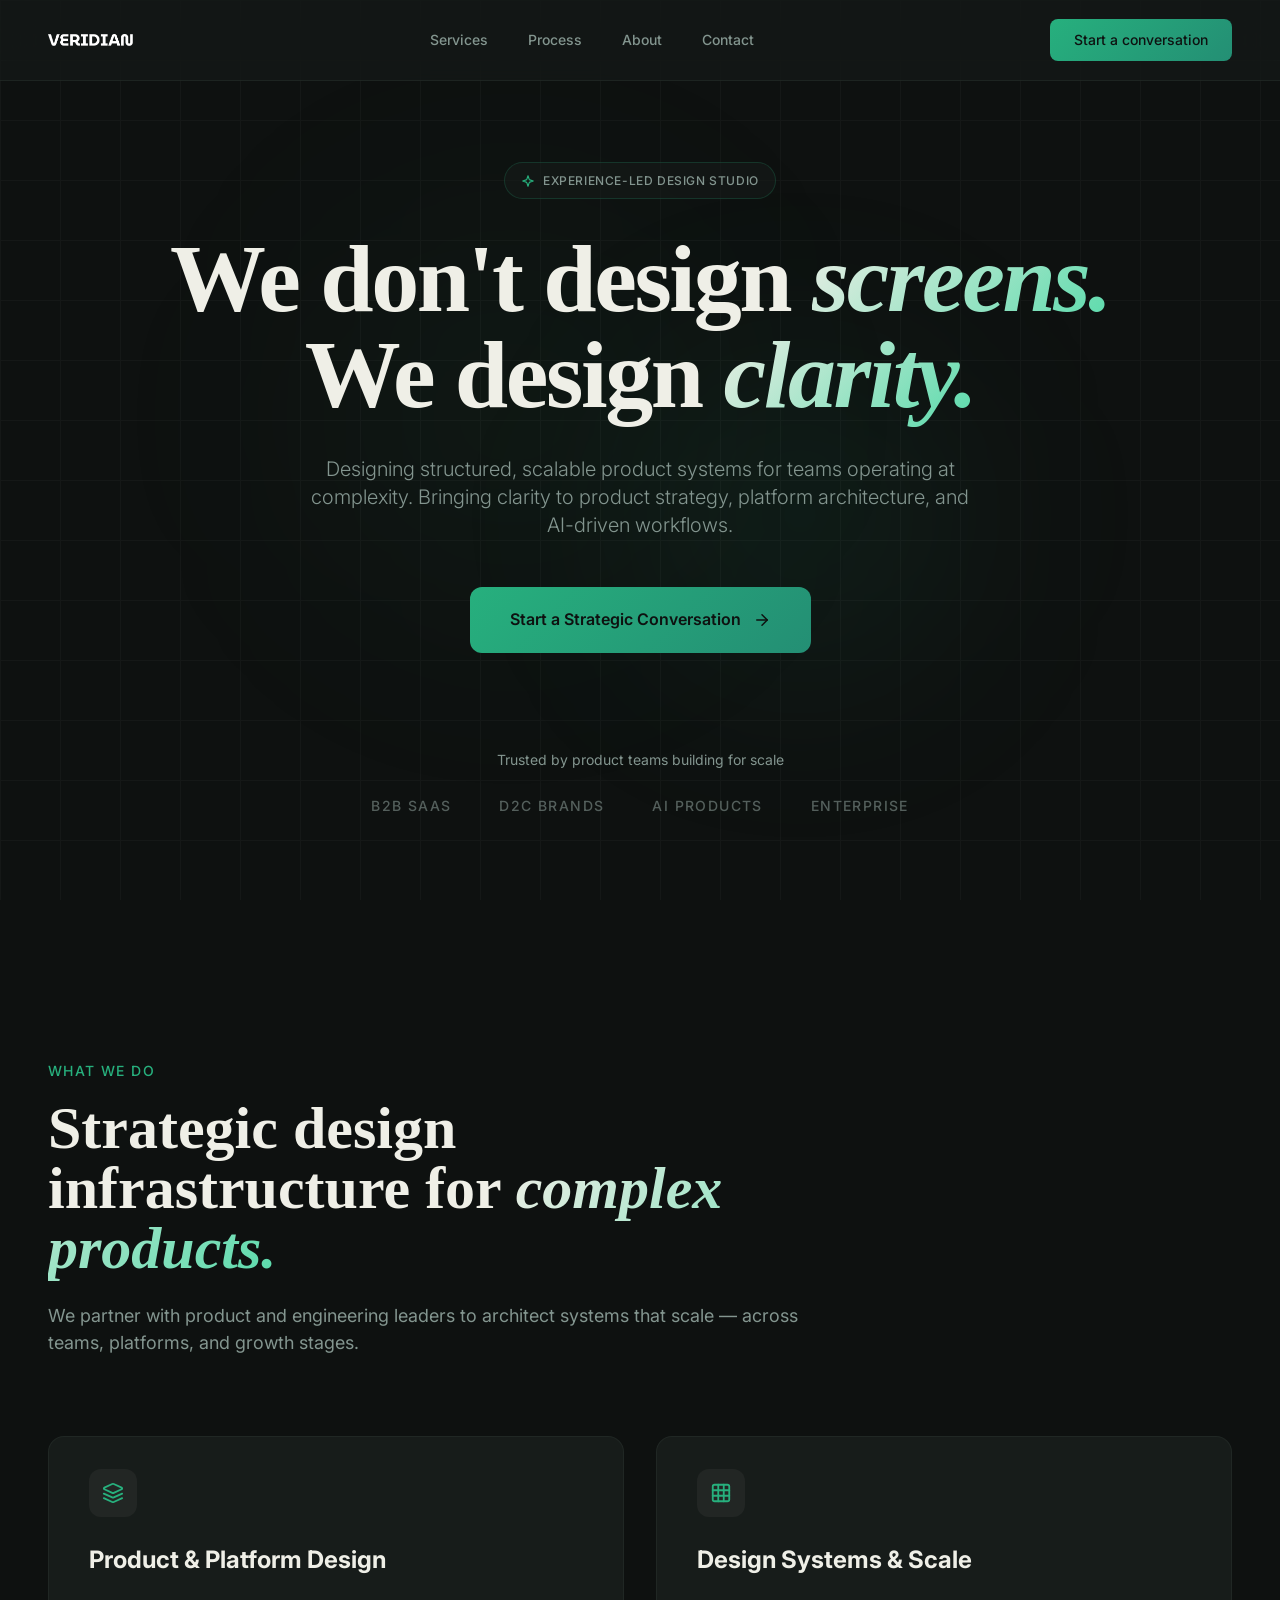
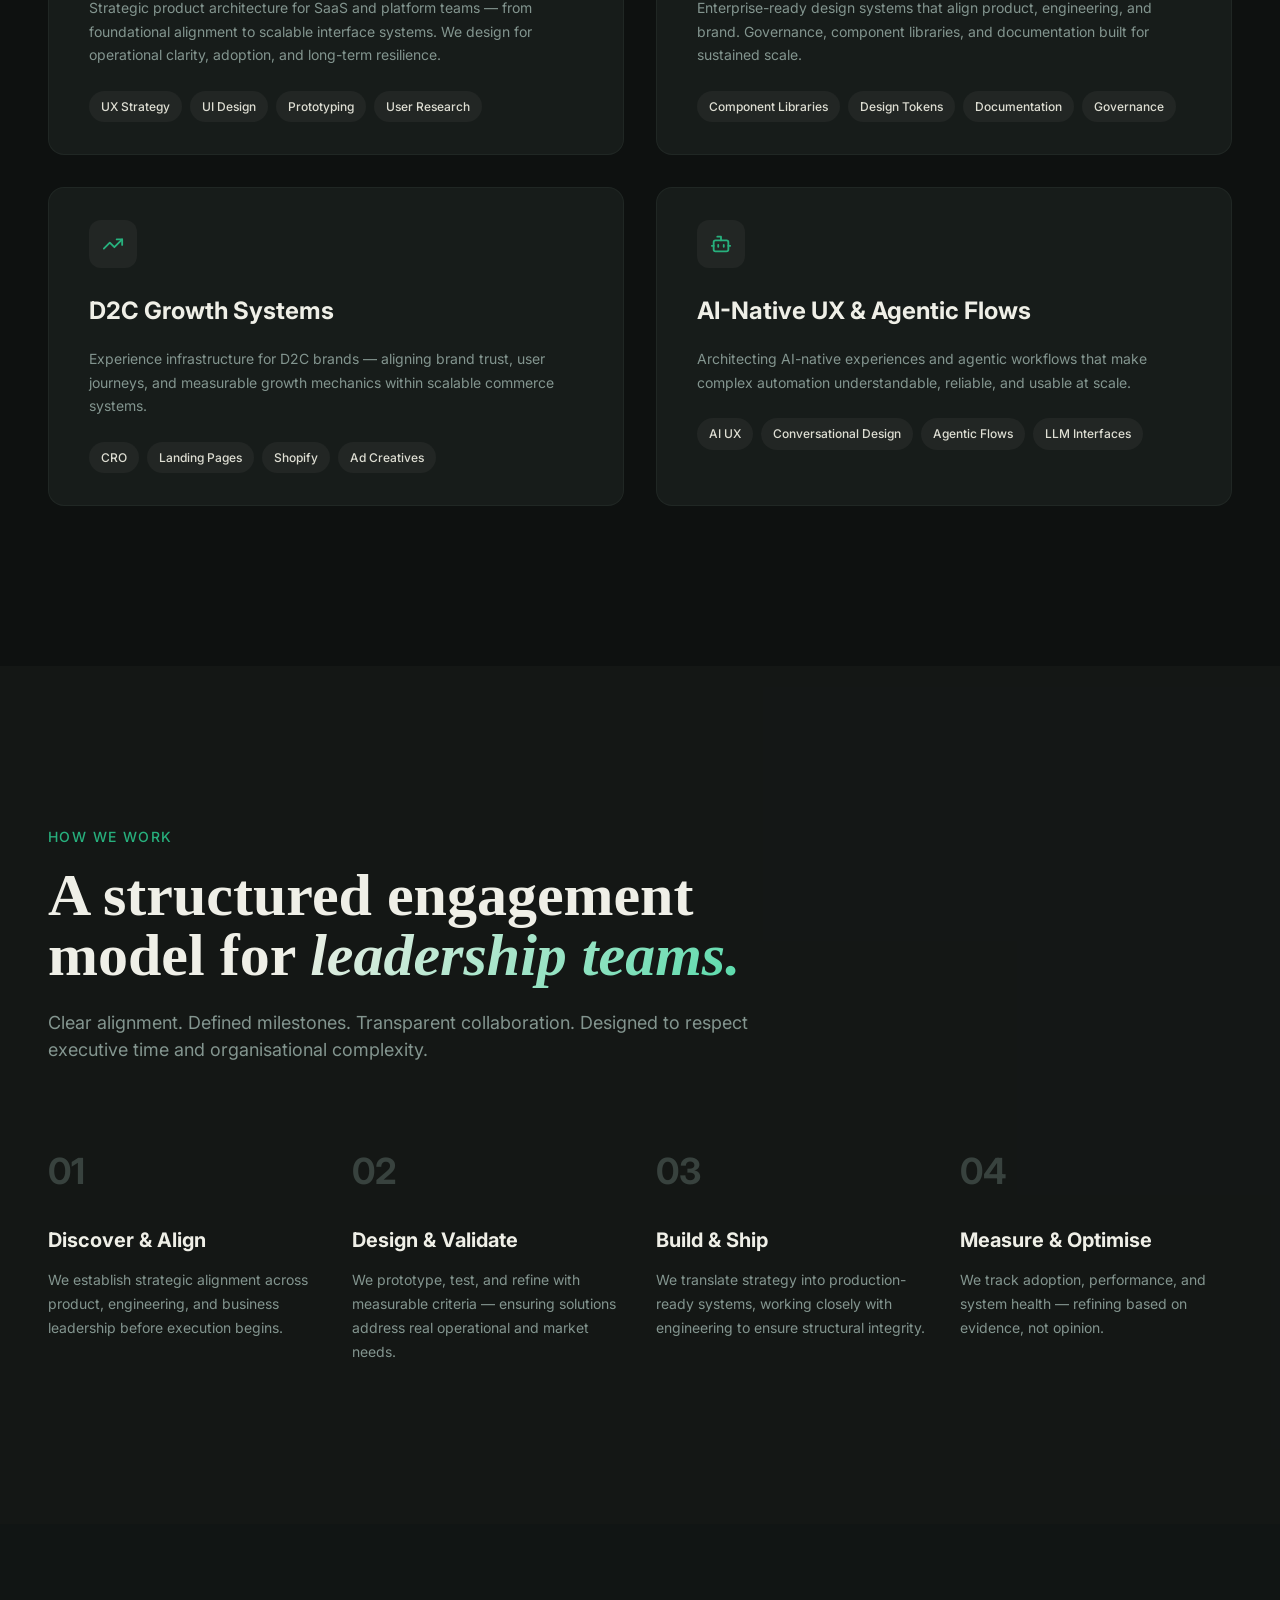
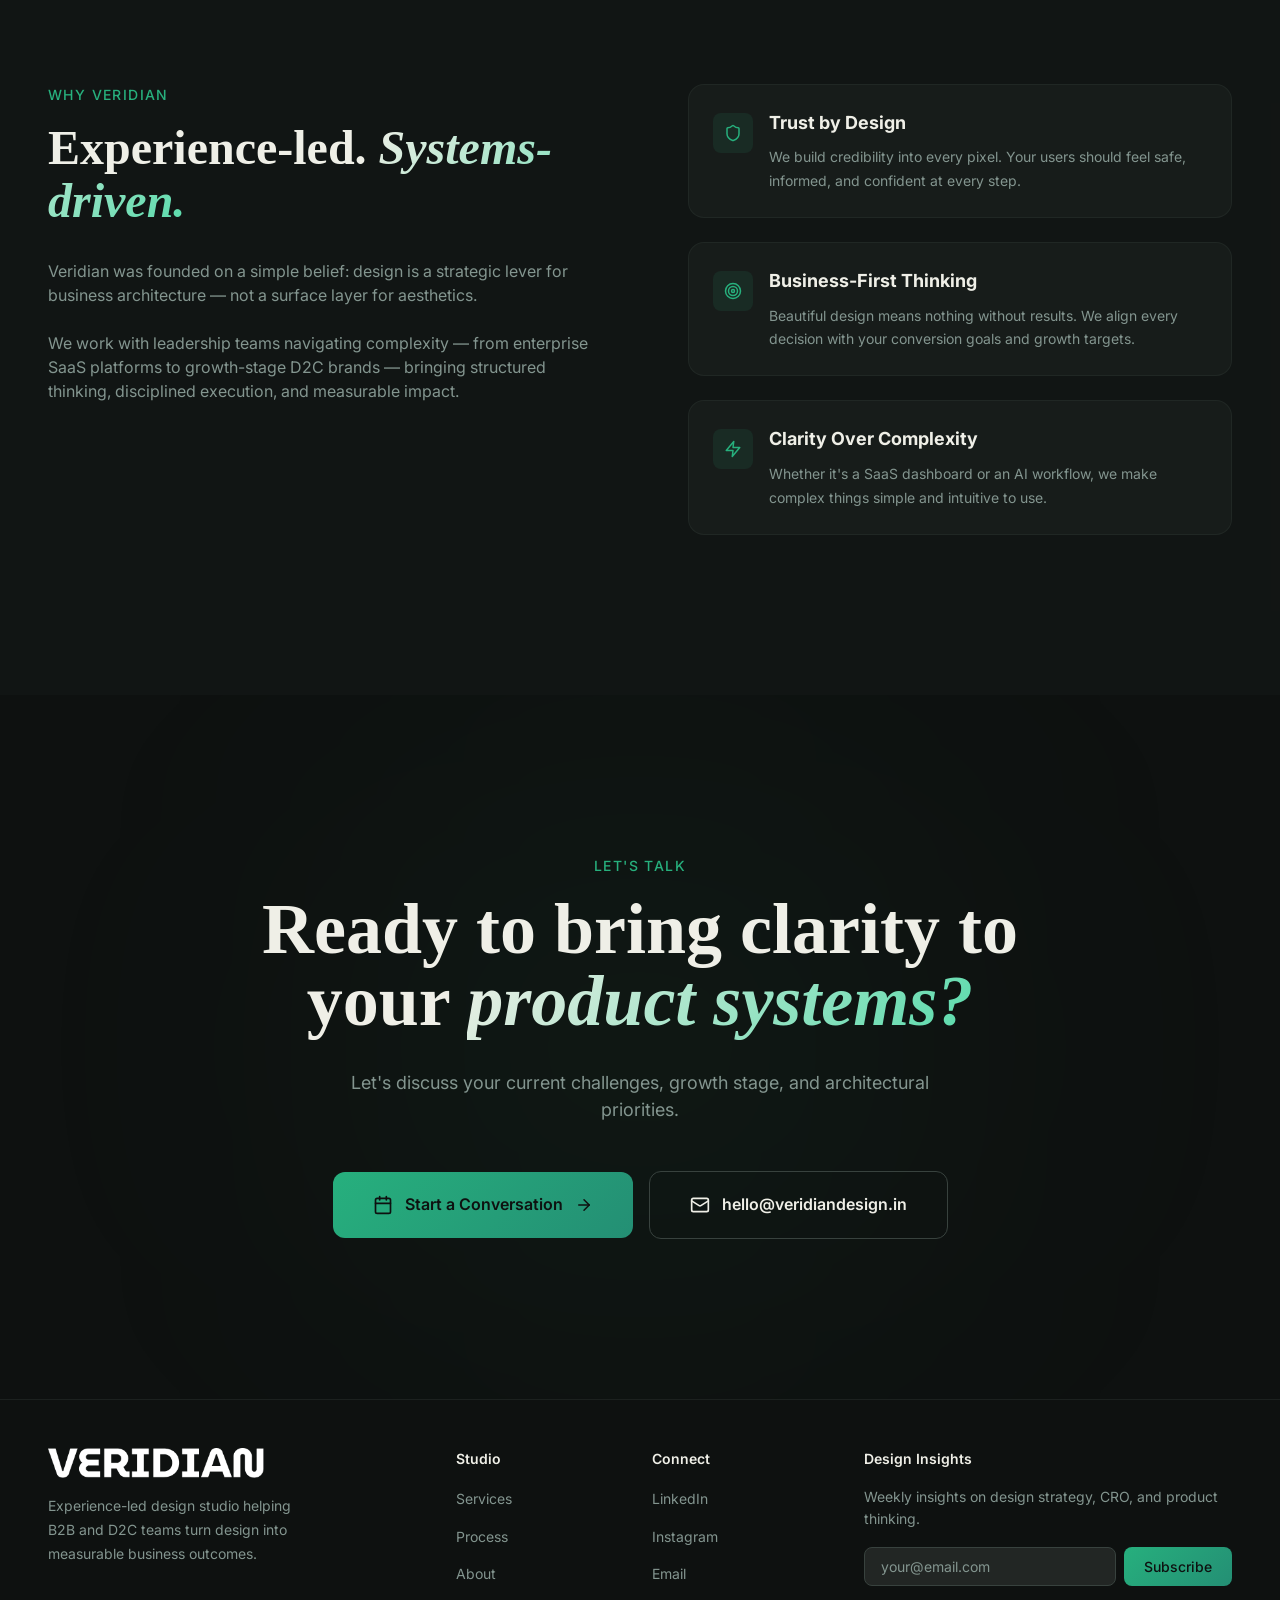
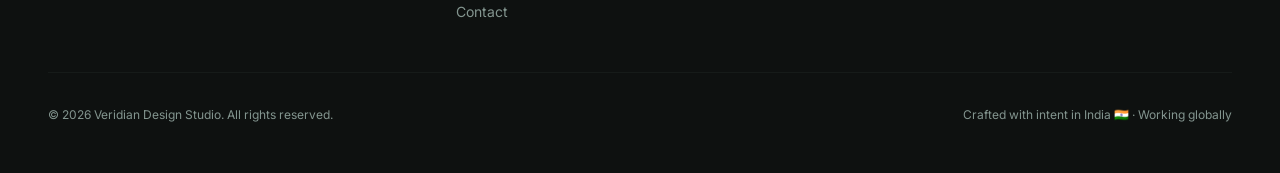
==== index.html @ 506f9995 "about ref set to void" ====
<!doctype html>
<html lang="en">
  <head>
    <meta charset="UTF-8" />
    <meta name="viewport" content="width=device-width, initial-scale=1.0" />
    <title>Veridian Design Studio — Experience-Led Design for B2B & D2C</title>
    <meta
      name="description"
      content="Veridian Design Studio simplifies complex product experiences, scales design systems, and aligns design with real business intent. India-based, globally trusted."
    />
    <meta name="author" content="Veridian Design Studio" />
    <meta
      property="og:title"
      content="Veridian Design Studio — We Design Outcomes, Not Screens"
    />
    <meta
      property="og:description"
      content="Experience-led design studio helping B2B SaaS and D2C brands drive conversions, adoption, and growth through strategic design."
    />
    <meta property="og:type" content="website" />
    <link rel="preconnect" href="https://fonts.googleapis.com" />
    <link rel="preconnect" href="https://fonts.gstatic.com" crossorigin />
    <link
      href="https://fonts.googleapis.com/css2?family=Inter:wght@300;400;500;600;700&family=Playfair+Display:ital,wght@0,400;0,500;0,600;0,700;1,400;1,500&display=swap"
      rel="stylesheet"
    />
    <link rel="preconnect" href="https://fonts.googleapis.com" />
    <link rel="preconnect" href="https://fonts.gstatic.com" crossorigin />
    <link rel="preconnect" href="https://fonts.googleapis.com" />
    <link rel="preconnect" href="https://fonts.gstatic.com" crossorigin />
    <link
      href="https://fonts.googleapis.com/css2?family=Libre+Baskerville:ital,wght@0,400..700;1,400..700&display=swap"
      rel="stylesheet"
    />
    <link rel="stylesheet" href="css/style.css" />
  </head>
  <body>
    <!-- Skip Navigation -->
    <a href="#main-content" class="skip-link">Skip to main content</a>

    <!-- ===== Navbar ===== -->
    <nav class="navbar" role="navigation" aria-label="Main navigation">
      <div class="container navbar-inner">
        <a href="#" aria-label="Veridian Design Studio home">
          <img
            class="nav-logo"
            src="images/logo.png"
            alt="Veridian Design Studio Logo"
          />
        </a>
        <div class="nav-links" role="menubar">
          <a href="#services" role="menuitem">Services</a>
          <a href="#process" role="menuitem">Process</a>
          <a href="javascript:void(0);" role="menuitem">About</a>
          <a href="contact.html" role="menuitem">Contact</a>
        </div>
        <div class="nav-cta-wrap">
          <a
            href="https://cal.com/venkatesh-balasubramaniam"
            target="_blank"
            class="nav-cta"
            >Start a conversation</a
          >
        </div>
        <button
          class="mobile-toggle"
          aria-label="Toggle menu"
          aria-expanded="false"
          aria-controls="mobile-menu"
        >
          <svg
            width="24"
            height="24"
            viewBox="0 0 24 24"
            fill="none"
            stroke="currentColor"
            stroke-width="2"
            stroke-linecap="round"
            stroke-linejoin="round"
            class="menu-icon"
          >
            <line x1="3" y1="6" x2="21" y2="6" />
            <line x1="3" y1="12" x2="21" y2="12" />
            <line x1="3" y1="18" x2="21" y2="18" />
          </svg>
          <svg
            width="24"
            height="24"
            viewBox="0 0 24 24"
            fill="none"
            stroke="currentColor"
            stroke-width="2"
            stroke-linecap="round"
            stroke-linejoin="round"
            class="close-icon"
            style="display: none"
          >
            <line x1="18" y1="6" x2="6" y2="18" />
            <line x1="6" y1="6" x2="18" y2="18" />
          </svg>
        </button>
      </div>
      <div class="mobile-menu" id="mobile-menu" role="menu">
        <a href="#services" role="menuitem">Services</a>
        <a href="#process" role="menuitem">Process</a>
        <a href="javascript:void(0);" role="menuitem">About</a>
        <a href="contact.html" role="menuitem">Contact</a>
        <a
          href="https://cal.com/venkatesh-balasubramaniam"
          class="nav-cta"
          role="menuitem"
          >Start a conversation</a
        >
      </div>
    </nav>

    <!-- ===== Hero ===== -->
    <section class="hero" aria-labelledby="hero-heading">
      <div class="hero-bg-orb1" aria-hidden="true"></div>
      <div class="hero-bg-orb2" aria-hidden="true"></div>
      <div class="hero-grid" aria-hidden="true"></div>
      <div class="container hero-content">
        <div class="hero-badge fade-in">
          <svg
            width="14"
            height="14"
            viewBox="0 0 24 24"
            fill="none"
            stroke="currentColor"
            stroke-width="2"
            stroke-linecap="round"
            stroke-linejoin="round"
            aria-hidden="true"
          >
            <path
              d="m12 3-1.912 5.813a2 2 0 0 1-1.275 1.275L3 12l5.813 1.912a2 2 0 0 1 1.275 1.275L12 21l1.912-5.813a2 2 0 0 1 1.275-1.275L21 12l-5.813-1.912a2 2 0 0 1-1.275-1.275L12 3Z"
            />
          </svg>
          <span>Experience-Led Design Studio</span>
        </div>
        <h1 id="hero-heading" class="fade-in delay-1">
          We don't design <em class="text-gradient">screens.</em><br />
          <div class="hero-spacing">
            We design <em class="text-gradient">clarity.</em>
          </div>
        </h1>
        <p class="hero-sub fade-in delay-2">
          Designing structured, scalable product systems for teams operating at
          complexity. Bringing clarity to product strategy, platform
          architecture, and AI-driven workflows.
        </p>
        <div class="fade-in delay-3">
          <a
            href="https://cal.com/venkatesh-balasubramaniam"
            target="_blank"
            class="cta-primary"
          >
            Start a Strategic Conversation
            <svg
              width="18"
              height="18"
              viewBox="0 0 24 24"
              fill="none"
              stroke="currentColor"
              stroke-width="2"
              stroke-linecap="round"
              stroke-linejoin="round"
              aria-hidden="true"
            >
              <path d="M5 12h14" />
              <path d="m12 5 7 7-7 7" />
            </svg>
          </a>
        </div>
        <div class="hero-trust fade-in delay-3">
          <p>Trusted by product teams building for scale</p>
          <div class="trust-items">
            <span>B2B SaaS</span><span>D2C Brands</span><span>AI Products</span
            ><span>Enterprise</span>
          </div>
        </div>
      </div>
    </section>

    <!-- ===== Main Content ===== -->
    <main id="main-content">
      <!-- Services -->
      <section id="services" class="section" aria-labelledby="services-heading">
        <div class="container">
          <div class="section-header fade-in delay-4">
            <span class="section-label">What We Do</span>
            <h2 id="services-heading" class="section-heading">
              Strategic design infrastructure for
              <em class="text-gradient">complex products.</em>
            </h2>
            <p class="section-sub">
              We partner with product and engineering leaders to architect
              systems that scale — across teams, platforms, and growth stages.
            </p>
          </div>
          <div class="card-grid">
            <div class="card fade-in delay-1">
              <div class="card-icon" aria-hidden="true">
                <svg
                  width="22"
                  height="22"
                  viewBox="0 0 24 24"
                  fill="none"
                  stroke="currentColor"
                  stroke-width="2"
                  stroke-linecap="round"
                  stroke-linejoin="round"
                >
                  <path
                    d="m12.83 2.18a2 2 0 0 0-1.66 0L2.6 6.08a1 1 0 0 0 0 1.83l8.58 3.91a2 2 0 0 0 1.66 0l8.58-3.9a1 1 0 0 0 0-1.83Z"
                  />
                  <path d="m22 17.65-9.17 4.16a2 2 0 0 1-1.66 0L2 17.65" />
                  <path d="m22 12.65-9.17 4.16a2 2 0 0 1-1.66 0L2 12.65" />
                </svg>
              </div>
              <h3>Product &amp; Platform Design</h3>
              <p>
                Strategic product architecture for SaaS and platform teams —
                from foundational alignment to scalable interface systems. We
                design for operational clarity, adoption, and long-term
                resilience.
              </p>
              <div class="tags">
                <span class="tag">UX Strategy</span
                ><span class="tag">UI Design</span
                ><span class="tag">Prototyping</span
                ><span class="tag">User Research</span>
              </div>
            </div>
            <div class="card fade-in delay-1">
              <div class="card-icon" aria-hidden="true">
                <svg
                  width="22"
                  height="22"
                  viewBox="0 0 24 24"
                  fill="none"
                  stroke="currentColor"
                  stroke-width="2"
                  stroke-linecap="round"
                  stroke-linejoin="round"
                >
                  <rect width="18" height="18" x="3" y="3" rx="2" />
                  <path d="M3 9h18" />
                  <path d="M3 15h18" />
                  <path d="M9 3v18" />
                  <path d="M15 3v18" />
                </svg>
              </div>
              <h3>Design Systems &amp; Scale</h3>
              <p>
                Enterprise-ready design systems that align product, engineering,
                and brand. Governance, component libraries, and documentation
                built for sustained scale.
              </p>
              <div class="tags">
                <span class="tag">Component Libraries</span
                ><span class="tag">Design Tokens</span
                ><span class="tag">Documentation</span
                ><span class="tag">Governance</span>
              </div>
            </div>
            <div class="card fade-in delay-2">
              <div class="card-icon" aria-hidden="true">
                <svg
                  width="22"
                  height="22"
                  viewBox="0 0 24 24"
                  fill="none"
                  stroke="currentColor"
                  stroke-width="2"
                  stroke-linecap="round"
                  stroke-linejoin="round"
                >
                  <polyline points="22 7 13.5 15.5 8.5 10.5 2 17" />
                  <polyline points="16 7 22 7 22 13" />
                </svg>
              </div>
              <h3>D2C Growth Systems</h3>
              <p>
                Experience infrastructure for D2C brands — aligning brand trust,
                user journeys, and measurable growth mechanics within scalable
                commerce systems.
              </p>
              <div class="tags">
                <span class="tag">CRO</span
                ><span class="tag">Landing Pages</span
                ><span class="tag">Shopify</span
                ><span class="tag">Ad Creatives</span>
              </div>
            </div>
            <div class="card fade-in delay-3">
              <div class="card-icon" aria-hidden="true">
                <svg
                  width="22"
                  height="22"
                  viewBox="0 0 24 24"
                  fill="none"
                  stroke="currentColor"
                  stroke-width="2"
                  stroke-linecap="round"
                  stroke-linejoin="round"
                >
                  <path d="M12 8V4H8" />
                  <rect width="16" height="12" x="4" y="8" rx="2" />
                  <path d="M2 14h2" />
                  <path d="M20 14h2" />
                  <path d="M15 13v2" />
                  <path d="M9 13v2" />
                </svg>
              </div>
              <h3>AI-Native UX &amp; Agentic Flows</h3>
              <p>
                Architecting AI-native experiences and agentic workflows that
                make complex automation understandable, reliable, and usable at
                scale.
              </p>
              <div class="tags">
                <span class="tag">AI UX</span
                ><span class="tag">Conversational Design</span
                ><span class="tag">Agentic Flows</span
                ><span class="tag">LLM Interfaces</span>
              </div>
            </div>
          </div>
        </div>
      </section>

      <!-- Process -->
      <section id="process" class="section" aria-labelledby="process-heading">
        <div class="process-bg" aria-hidden="true"></div>
        <div class="container" style="position: relative; z-index: 10">
          <div class="section-header fade-in delay-1">
            <span class="section-label">How We Work</span>
            <h2 id="process-heading" class="section-heading">
              A structured engagement model for
              <em class="text-gradient">leadership teams.</em>
            </h2>
            <p class="section-sub">
              Clear alignment. Defined milestones. Transparent collaboration.
              Designed to respect executive time and organisational complexity.
            </p>
          </div>
          <div class="process-grid">
            <div class="step fade-in delay-1">
              <div class="step-header">
                <span class="step-number">01</span>
              </div>
              <h3>Discover &amp; Align</h3>
              <p>
                We establish strategic alignment across product, engineering,
                and business leadership before execution begins.
              </p>
            </div>
            <div class="step fade-in delay-1">
              <div class="step-header">
                <span class="step-number">02</span>
              </div>
              <h3>Design &amp; Validate</h3>
              <p>
                We prototype, test, and refine with measurable criteria —
                ensuring solutions address real operational and market needs.
              </p>
            </div>
            <div class="step fade-in delay-2">
              <div class="step-header">
                <span class="step-number">03</span>
              </div>
              <h3>Build &amp; Ship</h3>
              <p>
                We translate strategy into production-ready systems, working
                closely with engineering to ensure structural integrity.
              </p>
            </div>
            <div class="step fade-in delay-3">
              <div class="step-header">
                <span class="step-number">04</span>
              </div>
              <h3>Measure &amp; Optimise</h3>
              <p>
                We track adoption, performance, and system health — refining
                based on evidence, not opinion.
              </p>
            </div>
          </div>
        </div>
      </section>

      <!-- About -->
      <section id="about" class="section" aria-labelledby="about-heading">
        <div class="about-bg" aria-hidden="true"></div>
        <div class="container" style="position: relative; z-index: 10">
          <div class="about-grid">
            <div class="about-story fade-in delay-1">
              <span class="section-label">Why Veridian</span>
              <h2 id="about-heading">
                Experience-led. <em class="text-gradient">Systems-driven.</em>
              </h2>
              <div class="prose">
                <p>
                  Veridian was founded on a simple belief: design is a strategic
                  lever for business architecture — not a surface layer for
                  aesthetics.
                </p>
                <p>
                  We work with leadership teams navigating complexity — from
                  enterprise SaaS platforms to growth-stage D2C brands —
                  bringing structured thinking, disciplined execution, and
                  measurable impact.
                </p>
              </div>
            </div>
            <div class="values-list fade-in delay-2">
              <div class="value-card">
                <div class="value-icon" aria-hidden="true">
                  <svg
                    width="18"
                    height="18"
                    viewBox="0 0 24 24"
                    fill="none"
                    stroke="currentColor"
                    stroke-width="2"
                    stroke-linecap="round"
                    stroke-linejoin="round"
                  >
                    <path
                      d="M20 13c0 5-3.5 7.5-7.66 8.95a1 1 0 0 1-.67-.01C7.5 20.5 4 18 4 13V6a1 1 0 0 1 1-1c2 0 4.5-1.2 6.24-2.72a1.17 1.17 0 0 1 1.52 0C14.51 3.81 17 5 19 5a1 1 0 0 1 1 1z"
                    />
                  </svg>
                </div>
                <div>
                  <h3>Trust by Design</h3>
                  <p>
                    We build credibility into every pixel. Your users should
                    feel safe, informed, and confident at every step.
                  </p>
                </div>
              </div>
              <div class="value-card">
                <div class="value-icon" aria-hidden="true">
                  <svg
                    width="18"
                    height="18"
                    viewBox="0 0 24 24"
                    fill="none"
                    stroke="currentColor"
                    stroke-width="2"
                    stroke-linecap="round"
                    stroke-linejoin="round"
                  >
                    <circle cx="12" cy="12" r="10" />
                    <circle cx="12" cy="12" r="6" />
                    <circle cx="12" cy="12" r="2" />
                  </svg>
                </div>
                <div>
                  <h3>Business-First Thinking</h3>
                  <p>
                    Beautiful design means nothing without results. We align
                    every decision with your conversion goals and growth
                    targets.
                  </p>
                </div>
              </div>
              <div class="value-card">
                <div class="value-icon" aria-hidden="true">
                  <svg
                    width="18"
                    height="18"
                    viewBox="0 0 24 24"
                    fill="none"
                    stroke="currentColor"
                    stroke-width="2"
                    stroke-linecap="round"
                    stroke-linejoin="round"
                  >
                    <path d="M13 2 3 14h9l-1 8 10-12h-9l1-8z" />
                  </svg>
                </div>
                <div>
                  <h3>Clarity Over Complexity</h3>
                  <p>
                    Whether it's a SaaS dashboard or an AI workflow, we make
                    complex things simple and intuitive to use.
                  </p>
                </div>
              </div>
            </div>
          </div>
        </div>
      </section>

      <!-- CTA -->
      <section
        id="contact"
        class="section cta-section"
        aria-labelledby="cta-heading"
      >
        <div class="cta-glow" aria-hidden="true"></div>
        <div class="container" style="position: relative; z-index: 10">
          <div class="fade-in delay-3" style="max-width: 56rem; margin: 0 auto">
            <span class="section-label">Let's Talk</span>
            <h2 id="cta-heading">
              Ready to bring clarity to your
              <em class="text-gradient">product systems?</em>
            </h2>
            <p class="section-sub">
              Let's discuss your current challenges, growth stage, and
              architectural priorities.
            </p>
            <div class="cta-buttons">
              <a
                href="https://cal.com/venkatesh-balasubramaniam"
                target="_blank"
                rel="noopener noreferrer"
                class="cta-primary fade-in delay-3"
              >
                <svg
                  width="20"
                  height="20"
                  viewBox="0 0 24 24"
                  fill="none"
                  stroke="currentColor"
                  stroke-width="2"
                  stroke-linecap="round"
                  stroke-linejoin="round"
                  aria-hidden="true"
                >
                  <path d="M8 2v4" />
                  <path d="M16 2v4" />
                  <rect width="18" height="18" x="3" y="4" rx="2" />
                  <path d="M3 10h18" />
                </svg>
                Start a Conversation
                <svg
                  width="18"
                  height="18"
                  viewBox="0 0 24 24"
                  fill="none"
                  stroke="currentColor"
                  stroke-width="2"
                  stroke-linecap="round"
                  stroke-linejoin="round"
                  aria-hidden="true"
                >
                  <path d="M5 12h14" />
                  <path d="m12 5 7 7-7 7" />
                </svg>
              </a>
              <a
                href="mailto:hello@veridiandesign.in"
                onclick="handleMailto(event, 'hello@veridiandesign.in')"
                class="cta-secondary fade-in delay-3"
              >
                <svg
                  width="20"
                  height="20"
                  viewBox="0 0 24 24"
                  fill="none"
                  stroke="currentColor"
                  stroke-width="2"
                  stroke-linecap="round"
                  stroke-linejoin="round"
                  aria-hidden="true"
                >
                  <rect width="20" height="16" x="2" y="4" rx="2" />
                  <path d="m22 7-8.97 5.7a1.94 1.94 0 0 1-2.06 0L2 7" />
                </svg>
                hello@veridiandesign.in
              </a>
            </div>
          </div>
        </div>
      </section>
    </main>

    <!-- ===== Footer ===== -->
    <footer class="footer fade-in" role="contentinfo">
      <div class="container">
        <div class="footer-grid">
          <div class="footer-brand">
            <img src="images/logo.png" alt="Veridian Design Studio Logo" />
            <p>
              Experience-led design studio helping B2B and D2C teams turn design
              into measurable business outcomes.
            </p>
          </div>
          <div class="footer-links">
            <div>
              <h4>Studio</h4>
              <ul>
                <li><a href="#services">Services</a></li>
                <li><a href="#process">Process</a></li>
                <li><a href="javascript:void(0);">About</a></li>
                <li><a href="contact.html">Contact</a></li>
              </ul>
            </div>
            <div>
              <h4>Connect</h4>
              <ul>
                <li>
                  <a
                    href="https://www.linkedin.com/company/veridian-design-studio/"
                    target="_blank"
                    >LinkedIn</a
                  >
                </li>
                <li>
                  <a
                    href="https://www.instagram.com/veridiandesignstudio/"
                    target="_blank"
                    >Instagram</a
                  >
                </li>
                <li>
                  <a
                    href="mailto:hello@veridiandesign.in"
                    onclick="handleMailto(event, 'hello@veridiandesign.in')"
                    >Email</a
                  >
                </li>
              </ul>
            </div>
          </div>
          <div class="footer-newsletter">
            <h4>Design Insights</h4>
            <p>
              Weekly insights on design strategy, CRO, and product thinking.
            </p>
            <form class="newsletter-form" onsubmit="event.preventDefault()">
              <label for="newsletter-email" class="sr-only"
                >Email address</label
              >
              <input
                type="email"
                id="newsletter-email"
                placeholder="your@email.com"
                required
              />
              <button type="submit">Subscribe</button>
            </form>
          </div>
        </div>
        <div class="footer-bottom">
          <p>
            &copy;
            <script>
              document.write(new Date().getFullYear());
            </script>
            Veridian Design Studio. All rights reserved.
          </p>
          <p>Crafted with intent in India 🇮🇳 · Working globally</p>
        </div>
      </div>
    </footer>
  </body>
  <script src="js/script.js"></script>
</html>
---- css/style.css ----
/* ===== Reset & Base ===== */
*,
*::before,
*::after {
  margin: 0;
  padding: 0;
  box-sizing: border-box;
}

:root {
  --bg: hsl(160 10% 6%);
  --fg: hsl(60, 20%, 92%);
  --card: hsl(160, 8%, 10%);
  --primary: hsl(158, 64%, 42%);
  --primary-fg: hsl(160, 10%, 6%);
  --secondary: hsl(160, 6%, 14%);
  --secondary-fg: hsl(60, 15%, 85%);
  --muted: hsl(160, 5%, 16%);
  --muted-fg: hsl(160, 8%, 55%);
  --border: hsl(156, 8%, 24%);
  --border-half: hsla(160, 8%, 18%, 0.5);
  --primary-20: hsla(158, 64%, 42%, 0.2);
  --primary-10: hsla(158, 64%, 42%, 0.1);
  --primary-5: hsla(158, 64%, 42%, 0.05);
  --primary-8: hsla(158, 64%, 42%, 0.08);
  --hero-gradient: linear-gradient(
    135deg,
    hsl(158, 64%, 42%),
    hsl(165, 60%, 35%)
  );
  --text-gradient: linear-gradient(
    135deg,
    hsl(60, 20%, 92%),
    hsl(158, 64%, 60%)
  );
  --glass: hsla(160, 8%, 10%, 0.6);
  --radius: 0.75rem;
}

html {
  scroll-behavior: smooth;
  font-size: 16px;
}
body {
  background: var(--bg);
  color: var(--fg);
  font-family: "Inter", system-ui, sans-serif;
  -webkit-font-smoothing: antialiased;
  line-height: 1.6;
}

h1,
h2,
h3,
h4,
h5,
h6 {
  font-family: serif;
}

a {
  color: inherit;
  text-decoration: none;
}
img {
  max-width: 100%;
  display: block;
}
button {
  cursor: pointer;
  border: none;
  font-family: inherit;
}
input {
  font-family: inherit;
}

/* ===== Utilities ===== */
.container {
  width: 100%;
  margin: 0 auto;
  padding: 0 1.5rem;
}

.text-gradient {
  background: var(--text-gradient);
  -webkit-background-clip: text;
  -webkit-text-fill-color: transparent;
  background-clip: text;
}

.sr-only {
  position: absolute;
  width: 1px;
  height: 1px;
  padding: 0;
  margin: -1px;
  overflow: hidden;
  clip: rect(0, 0, 0, 0);
  white-space: nowrap;
  border: 0;
}

/* Fade-in animation */
.fade-in {
  opacity: 0;
  transform: translateY(30px);
  transition:
    opacity 0.6s ease,
    transform 0.6s ease;
}
.fade-in.visible {
  opacity: 1;
  transform: translateY(0);
}
.fade-in-left {
  opacity: 0;
  transform: translateX(40px);
  transition:
    opacity 0.6s ease,
    transform 0.6s ease;
}
.fade-in-left.visible {
  opacity: 1;
  transform: translateX(0);
}
.fade-in-right {
  opacity: 0;
  transform: translateX(-40px);
  transition:
    opacity 0.6s ease,
    transform 0.6s ease;
}
.fade-in-right.visible {
  opacity: 1;
  transform: translateX(0);
}

/* Stagger delays */
.delay-1 {
  transition-delay: 0.15s;
}
.delay-2 {
  transition-delay: 0.3s;
}
.delay-3 {
  transition-delay: 0.45s;
}
.delay-4 {
  transition-delay: 0.6s;
}

/* ===== Navbar ===== */
.navbar {
  position: fixed;
  top: 0;
  left: 0;
  right: 0;
  z-index: 50;
  background: var(--glass);
  backdrop-filter: blur(20px);
  -webkit-backdrop-filter: blur(20px);
  border-bottom: 1px solid var(--border-half);
}
.navbar-inner {
  display: flex;
  align-items: center;
  justify-content: space-between;
  height: 5rem;
}
.nav-logo {
  height: 12px;
  width: auto;
  filter: brightness(0) invert(1);
}
.nav-links {
  display: none;
  align-items: center;
  gap: 2.5rem;
}
.nav-links a {
  font-size: 0.875rem;
  font-weight: 500;
  color: var(--muted-fg);
  transition: color 0.3s;
}
.nav-links a:hover {
  color: var(--fg);
}
.nav-cta-wrap {
  display: none;
}
.nav-cta {
  padding: 0.625rem 1.5rem;
  font-size: 0.875rem;
  font-weight: 500;
  border-radius: 0.5rem;
  background: var(--hero-gradient);
  color: var(--primary-fg);
  transition: opacity 0.3s;
}
.nav-cta:hover {
  opacity: 0.9;
}

.mobile-toggle {
  display: flex;
  background: none;
  color: var(--fg);
  padding: 0.5rem;
}
.mobile-menu {
  display: none;
  flex-direction: column;
  gap: 1rem;
  padding: 1.5rem;
  border-top: 1px solid var(--border-half);
  background: var(--glass);
  backdrop-filter: blur(20px);
}
.mobile-menu.open {
  display: flex;
}
.mobile-menu a {
  font-size: 1.125rem;
  font-weight: 500;
  color: var(--muted-fg);
  padding: 0.5rem 0;
  transition: color 0.3s;
}
.mobile-menu a:hover {
  color: var(--fg);
}
.mobile-menu .nav-cta {
  margin-top: 0.5rem;
  text-align: center;
  padding: 0.75rem 1.5rem;
  color: var(--primary-fg);
}

/* ===== Hero ===== */
.hero {
  position: relative;
  display: flex;
  align-items: center;
  justify-content: center;
  overflow: hidden;
  padding-top: 128px;
  padding-bottom: 3rem;
  min-height: auto;
}
.hero-bg-orb1 {
  position: absolute;
  top: 25%;
  left: 25%;
  width: 24rem;
  height: 24rem;
  border-radius: 50%;
  background: var(--primary-5);
  filter: blur(120px);
}
.hero-bg-orb2 {
  position: absolute;
  bottom: 25%;
  right: 25%;
  width: 20rem;
  height: 20rem;
  border-radius: 50%;
  background: var(--primary-8);
  filter: blur(100px);
}
.hero-grid {
  position: absolute;
  inset: 0;
  opacity: 0.03;
  background-image:
    linear-gradient(var(--fg) 1px, transparent 1px),
    linear-gradient(90deg, var(--fg) 1px, transparent 1px);
  background-size: 60px 60px;
}
.hero-content {
  position: relative;
  z-index: 10;
  max-width: 90rem;
  margin: 0 auto;
  text-align: center;
}
.hero-badge {
  display: inline-flex;
  align-items: center;
  gap: 0.5rem;
  padding: 0.5rem 0.5rem;
  border-radius: 9999px;
  border: 1px solid var(--primary-20);
  background: var(--glass);
  margin-bottom: 3rem;
}
.hero-badge svg {
  color: var(--primary);
}
.hero-badge span {
  font-size: 0.75rem;
  font-weight: 500;
  color: var(--muted-fg);
  letter-spacing: 0.05em;
  text-transform: uppercase;
}
.hero h1 {
  font-size: 2.2rem;
  font-weight: 700;
  line-height: 0.75;
  letter-spacing: -0.015em;
  margin-bottom: 3rem;
}
.hero-spacing {
  margin: 12px 0 0;
}
.hero-sub {
  font-size: 1.125rem;
  color: var(--muted-fg);
  max-width: 42rem;
  margin: 0 auto 3rem;
  font-weight: 300;
  line-height: 1.5;
}
.hero-cta {
  display: inline-flex;
  align-items: center;
  gap: 0.75rem;
  padding: 1rem 2rem;
  border-radius: 0.5rem;
  background: var(--hero-gradient);
  color: var(--primary-fg);
  font-weight: 500;
  font-size: 1rem;
  transition: opacity 0.3s;
}
.hero-cta:hover {
  opacity: 0.9;
}
.hero-cta svg {
  transition: transform 0.3s;
}
.hero-cta:hover svg {
  transform: translateX(4px);
}
.hero-trust {
  margin-top: 1rem;
  padding-top: 2rem;
}
.hero-trust p {
  font-size: 0.875rem;
  color: var(--muted-fg);
  margin-bottom: 1.5rem;
}
.trust-items {
  display: flex;
  align-items: center;
  justify-content: center;
  gap: 10px 3rem;
  flex-wrap: wrap;
}
.trust-items span {
  font-size: 0.875rem;
  font-weight: 500;
  color: hsla(160, 8%, 55%, 0.6);
  letter-spacing: 0.1em;
  text-transform: uppercase;
}

/* ===== Section Shared ===== */
.section {
  padding: 5rem 0;
  position: relative;
}
.section-label {
  color: var(--primary);
  font-size: 0.875rem;
  font-weight: 500;
  letter-spacing: 0.1em;
  text-transform: uppercase;
  margin-bottom: 1rem;
  display: block;
}
.section-heading {
  font-size: 2.25rem;
  font-weight: 700;
  line-height: 1.05;
  color: var(--fg);
}
.section-sub {
  margin-top: 1.5rem;
  font-size: 1.125rem;
  color: var(--muted-fg);
  line-height: 1.5;
  max-width: 48rem;
}
.section-header {
  max-width: 48rem;
  margin-bottom: 5rem;
}

/* ===== Card Grid ===== */
.card-grid {
  display: grid;
  gap: 1.5rem;
}

.card {
  padding: 2rem 2.5rem;
  border-radius: 1rem;
  background: var(--card);
  border: 1px solid var(--border-half);
  overflow: hidden;
}
.card-icon {
  width: 3rem;
  height: 3rem;
  border-radius: 0.75rem;
  background: var(--secondary);
  display: flex;
  align-items: center;
  justify-content: center;
  margin-bottom: 1.5rem;
}
.card-icon svg {
  color: var(--primary);
}
.card h3 {
  font-family: "Inter", sans-serif;
  font-size: 1.5rem;
  font-weight: 700;
  color: var(--fg);
  margin-bottom: 1rem;
  line-height: 1.25;
}
.card p {
  font-size: 0.875rem;
  color: var(--muted-fg);
  line-height: 1.7;
  margin-bottom: 1.5rem;
}
.tags {
  display: flex;
  flex-wrap: wrap;
  gap: 0.5rem;
}
.tag {
  font-size: 0.75rem;
  padding: 0.375rem 0.75rem;
  border-radius: 9999px;
  background: var(--secondary);
  color: var(--secondary-fg);
  font-weight: 500;
}

/* ===== Process ===== */
.process-bg {
  position: absolute;
  inset: 0;
  background: hsla(160, 6%, 14%, 0.3);
}
.process-grid {
  display: grid;
  gap: 2rem;
}

.step-header {
  display: flex;
  align-items: center;
  gap: 1rem;
  margin-bottom: 1.5rem;
}
.step-icon {
  width: 3rem;
  height: 3rem;
  border-radius: 0.75rem;
  border: 1px solid var(--primary-20);
  display: flex;
  align-items: center;
  justify-content: center;
}
.step-icon svg {
  color: var(--primary);
}
.step-number {
  font-family: "Inter", serif;
  font-size: 2.25rem;
  font-weight: 700;
  color: var(--border);
}
.step h3 {
  font-family: "Inter", sans-serif;
  font-size: 1.25rem;
  font-weight: 700;
  color: var(--fg);
  margin-bottom: 0.75rem;
}
.step p {
  font-size: 0.875rem;
  color: var(--muted-fg);
  line-height: 1.7;
}

/* ===== About ===== */
.about-bg {
  position: absolute;
  inset: 0;
  background: hsla(160, 6%, 14%, 0.2);
}
.about-grid {
  display: grid;
  gap: 4rem;
  align-items: start;
}

.about-story h2 {
  font-size: 2.25rem;
  font-weight: 700;
  line-height: 1.05;
  margin-bottom: 2rem;
}
.about-story .prose {
  display: flex;
  flex-direction: column;
  gap: 1.5rem;
}
.about-story .prose p {
  color: var(--muted-fg);
  line-height: 1.5;
}

.value-card {
  padding: 1.5rem;
  border-radius: 1rem;
  background: var(--card);
  border: 1px solid var(--border-half);
  display: flex;
  gap: 1rem;
  align-items: flex-start;
}
.value-icon {
  width: 2.5rem;
  height: 2.5rem;
  border-radius: 0.5rem;
  background: var(--primary-10);
  display: flex;
  align-items: center;
  justify-content: center;
  flex-shrink: 0;
  margin-top: 0.25rem;
}
.value-icon svg {
  color: var(--primary);
}
.value-card h3 {
  font-family: "Inter", sans-serif;
  font-size: 1.125rem;
  font-weight: 700;
  color: var(--fg);
  margin-bottom: 0.5rem;
}
.value-card p {
  font-size: 0.875rem;
  color: var(--muted-fg);
  line-height: 1.7;
}
.values-list {
  display: flex;
  flex-direction: column;
  gap: 1.5rem;
}

/* ===== CTA ===== */
.cta-section {
  text-align: center;
  overflow: hidden;
}
.cta-glow {
  position: absolute;
  top: 50%;
  left: 50%;
  transform: translate(-50%, -50%);
  width: 37.5rem;
  height: 37.5rem;
  border-radius: 50%;
  background: var(--primary-5);
  filter: blur(150px);
}
.cta-section h2 {
  font-size: 2.25rem;
  font-weight: 700;
  line-height: 1.05;
  margin-bottom: 2rem;
}
.cta-section .section-sub {
  max-width: 40rem;
  margin: 0 auto 3rem;
}
.cta-buttons {
  display: flex;
  flex-direction: column;
  align-items: center;
  justify-content: center;
  gap: 1rem;
}

.cta-primary {
  display: inline-flex;
  align-items: center;
  gap: 0.75rem;
  padding: 1rem 1rem;
  border-radius: 0.75rem;
  background: var(--hero-gradient);
  color: var(--primary-fg);
  font-weight: 600;
  font-size: 1rem;
  transition: opacity 0.3s;
}
.cta-primary:hover {
  opacity: 0.9;
}
.cta-primary svg:last-child {
  transition: transform 0.3s;
}
.cta-primary:hover svg:last-child {
  transform: translateX(4px);
}
.cta-secondary {
  display: inline-flex;
  align-items: center;
  gap: 0.75rem;
  padding: 1rem 1rem;
  border-radius: 0.75rem;
  border: 1px solid var(--border);
  color: var(--fg);
  font-weight: 600;
  font-size: 1em;
  transition: background 0.3s;
}
.cta-secondary:hover {
  background: var(--secondary);
}

/* ===== Footer ===== */
.footer {
  padding: 3rem 0;
  border-top: 1px solid var(--border-half);
}
.footer-grid {
  display: grid;
  gap: 3rem;
  margin-bottom: 3rem;
}

.footer-brand p {
  font-size: 0.875rem;
  color: var(--muted-fg);
  line-height: 1.7;
  max-width: 17rem;
}
.footer-brand img {
  width: 60%;
  margin-bottom: 1rem;
  filter: brightness(0) invert(1);
}
.footer-links {
  display: grid;
  grid-template-columns: 1fr 1fr;
  gap: 2rem;
}
.footer-links h4 {
  font-family: "Inter", sans-serif;
  font-size: 0.875rem;
  font-weight: 600;
  margin-bottom: 1rem;
}
.footer-links ul {
  list-style: none;
  display: flex;
  flex-direction: column;
  gap: 0.75rem;
}
.footer-links a {
  font-size: 0.875rem;
  color: var(--muted-fg);
  transition: color 0.3s;
}
.footer-links a:hover {
  color: var(--fg);
}

.footer-newsletter h4 {
  font-family: "Inter", sans-serif;
  font-size: 0.875rem;
  font-weight: 600;
  margin-bottom: 1rem;
}
.footer-newsletter > p {
  font-size: 0.875rem;
  color: var(--muted-fg);
  margin-bottom: 1rem;
}
.newsletter-form {
  display: flex;
  flex-direction: row;
  gap: 0.5rem;
}
.newsletter-form input {
  padding: 0.625rem 1rem;
  border-radius: 0.5rem;
  background: var(--secondary);
  border: 1px solid var(--border);
  font-size: 0.875rem;
  color: var(--fg);
  outline: none;
}
.newsletter-form input::placeholder {
  color: var(--muted-fg);
}
.newsletter-form input:focus {
  box-shadow: 0 0 0 1px var(--primary-20);
}
.newsletter-form button {
  padding: 0.625rem 1.25rem;
  border-radius: 0.5rem;
  background: var(--hero-gradient);
  color: var(--primary-fg);
  font-size: 0.875rem;
  font-weight: 500;
  transition: opacity 0.3s;
}
.newsletter-form button:hover {
  opacity: 0.9;
}

.footer-bottom {
  padding-top: 2rem;
  border-top: 1px solid hsla(160, 8%, 18%, 0.3);
  display: flex;
  flex-direction: column;
  align-items: center;
  gap: 1rem;
  text-align: center;
}

.footer-bottom p {
  font-size: 0.75rem;
  color: var(--muted-fg);
}

/* Skip link */
.skip-link {
  position: absolute;
  top: -100%;
  left: 1rem;
  padding: 0.5rem 1rem;
  background: var(--primary);
  color: var(--primary-fg);
  border-radius: 0.25rem;
  z-index: 100;
  font-size: 0.875rem;
}
.skip-link:focus {
  top: 1rem;
}

@media (min-width: 768px) {
  .process-grid {
    grid-template-columns: 1fr 1fr;
  }
  .nav-links {
    display: flex;
  }
  .nav-cta-wrap {
    display: flex;
  }
  .mobile-toggle {
    display: none;
  }
  .card-grid {
    grid-template-columns: 1fr 1fr;
    gap: 2rem;
  }
  .section {
    padding: 10rem 0;
    position: relative;
  }
  .footer-grid {
    grid-template-columns: 1fr 1fr 1fr;
  }
  .newsletter-form {
    flex-direction: row;
  }
  .footer-bottom {
    flex-direction: row;
    justify-content: space-between;
  }
  .hero {
    padding-top: 5rem;
    padding-bottom: 0;
    min-height: 100vh;
  }
  .hero h1 {
    font-size: 4.5rem;
    line-height: 1;
    letter-spacing: -0.025em;
    margin-bottom: 2rem;
  }
  .hero-spacing {
    margin: 0;
  }
  .hero-sub {
    font-size: 1.25rem;
    line-height: 1.75rem;
  }
  .hero-trust {
    margin-top: 4rem;
  }
  .hero-badge {
    padding: 0.5rem 1rem;
    margin-bottom: 2rem;
  }
  .section-heading {
    font-size: 3rem;
    line-height: 1.41;
  }
  .about-story h2 {
    font-size: 3rem;
    line-height: 1.1;
  }
  .cta-section h2 {
    font-size: 3rem;
    line-height: 1;
  }
  .cta-buttons {
    flex-direction: row;
  }
  .cta-primary,
  .cta-secondary {
    padding: 1.25rem 2.5rem;
    width: auto;
  }
  .trust-items {
    gap: 3rem;
  }
  .card h3 {
    line-height: 1.6;
  }
}
@media (min-width: 1024px) {
  .container {
    padding: 0 3rem;
  }
  .process-grid {
    grid-template-columns: repeat(4, 1fr);
  }
  .about-grid {
    grid-template-columns: 1fr 1fr;
    gap: 6rem;
  }
  .hero h1 {
    font-size: 6rem;
  }
  .section-heading {
    font-size: 3.75rem;
    line-height: 1;
  }
  .cta-section h2 {
    font-size: 4.5rem;
  }
}
@media (min-width: 1400px) {
  .container {
    max-width: 1400px;
  }
}

/* ===== Contact Page ===== */
.contact-hero {
  padding-top: 8rem;
  padding-bottom: 2rem;
  text-align: center;
}
.contact-hero .section-label {
  margin-bottom: 1.25rem;
}
.contact-hero h1 {
  font-family: serif;
  font-size: 3rem;
  font-weight: 700;
  line-height: 1.1;
  letter-spacing: -0.02em;
  margin-bottom: 1.25rem;
}
.contact-hero h1 em {
  font-style: italic;
  color: var(--primary);
}
.contact-label {
  color: var(--primary);
  font-family: "Inter", serif;
  font-size: 0.75rem;
  font-weight: 500;
  text-transform: uppercase;
  line-height: 1rem;
  letter-spacing: 0.3em;
}
.contact-hero .sub {
  font-size: 1.125rem;
  line-height: 1.75rem;
  color: var(--muted-fg);
}

.contact-body {
  padding: 3rem 0 6rem;
}
.contact-grid {
  display: grid;
  gap: 4rem;
  align-items: start;
}

/* Left column */
.contact-info h2 {
  font-family: "Inter", serif;
  font-size: 1.75rem;
  font-weight: 700;
  line-height: 1.25;
  margin-bottom: 1.5rem;
  color: var(--fg);
}
.contact-info h2 em {
  font-style: italic;
  color: var(--primary);
}
.contact-info .intro-text {
  font-size: 0.9rem;
  color: var(--muted-fg);
  line-height: 1.75;
  margin-bottom: 1.25rem;
}
.contact-info .highlight {
  font-size: 0.9rem;
  color: var(--muted-fg);
  line-height: 1.75;
  margin-bottom: 2rem;
}
.contact-info .highlight em {
  color: var(--primary);
  font-style: italic;
}

.help-section h3 {
  font-family: "Inter", serif;
  font-size: 0.875rem;
  font-weight: 600;
  color: var(--fg);
  margin-bottom: 0.875rem;
  letter-spacing: 0.01em;
}
.help-list {
  list-style: none;
  display: flex;
  flex-direction: column;
  gap: 0.5rem;
  margin-bottom: 2.5rem;
}
.help-list li {
  display: flex;
  align-items: center;
  gap: 0.625rem;
  font-size: 0.875rem;
  color: var(--muted-fg);
}
.help-list li::before {
  content: "";
  width: 6px;
  height: 6px;
  border-radius: 50%;
  background: var(--primary);
  flex-shrink: 0;
}

.meet-us h3 {
  font-family: "Inter", serif;
  font-size: 0.875rem;
  font-weight: 600;
  color: var(--fg);
  margin-bottom: 0.875rem;
}
.location-block {
  margin-bottom: 0.75rem;
}
.location-row {
  display: flex;
  align-items: flex-start;
  gap: 0.625rem;
  margin-bottom: 0.375rem;
}
.location-icon {
  flex-shrink: 0;
  margin-top: 2px;
}
.location-row .loc-label {
  font-size: 0.8125rem;
  font-weight: 600;
  color: var(--fg);
  margin-bottom: 0.125rem;
}
.location-row .loc-name {
  font-size: 0.8125rem;
  color: var(--primary);
  font-weight: 500;
}
.location-row .loc-address {
  font-size: 0.8125rem;
  color: var(--muted-fg);
  line-height: 1.5;
}
.remote-row {
  display: flex;
  align-items: center;
  gap: 0.625rem;
  margin-top: 0.75rem;
}
.remote-row span {
  font-size: 0.8125rem;
  color: var(--muted-fg);
}

.direct-contact {
  margin-top: 2rem;
}
.direct-contact h3 {
  font-family: "Inter", serif;
  font-size: 0.875rem;
  font-weight: 600;
  color: var(--fg);
  margin-bottom: 0.875rem;
}
.contact-links {
  display: flex;
  flex-direction: column;
  gap: 0.5rem;
}
.contact-link-row {
  display: flex;
  align-items: center;
  gap: 0.625rem;
}
.contact-link-row a {
  font-size: 0.875rem;
  color: var(--primary);
  transition: opacity 0.2s;
}
.contact-link-row a:hover {
  opacity: 0.75;
}

.contact-quote {
  margin-top: 2rem;
  padding-left: 1rem;
  border-left: 2px solid var(--border);
  font-size: 0.8125rem;
  color: var(--muted-fg);
  font-style: italic;
  line-height: 1.6;
}

/* Right column — Form card */
.contact-form-wrap {
  background: var(--card);
  border: 1px solid var(--border-half);
  border-radius: 1.25rem;
  padding: 2rem 1.75rem;
}
.contact-form-wrap h2 {
  font-family: "Inter", serif;
  font-size: 1.25rem;
  font-weight: 600;
  color: var(--fg);
  margin-bottom: 1.75rem;
}

/* Form layout — gap is the single source of spacing truth */
#contactForm {
  display: flex;
  flex-direction: column;
  gap: 1rem;
}
.form-row {
  display: grid;
  grid-template-columns: 1fr;
  gap: 1rem;
}
.form-group {
  display: flex;
  flex-direction: column;
  gap: 0.375rem;
  margin-bottom: 0;
  max-width: 100%;
}
.form-group:last-child {
  margin-bottom: 0;
}
.form-label {
  font-size: 0.8125rem;
  font-weight: 500;
  color: var(--fg);
}
.form-input,
.form-textarea,
.form-select {
  background: var(--secondary);
  border: 1px solid var(--border-half);
  border-radius: 0.5rem;
  padding: 0.625rem 0.875rem;
  font-size: 0.875rem;
  color: var(--fg);
  font-family: "Inter", sans-serif;
  outline: none;
  transition:
    border-color 0.2s,
    box-shadow 0.2s;
  width: 100%;
}
.form-input::placeholder,
.form-textarea::placeholder {
  color: var(--muted-fg);
}
.form-input:focus,
.form-textarea:focus,
.form-select:focus {
  border-color: var(--primary);
}
.form-input:valid,
.form-textarea:valid,
.form-select:valid {
  background: var(--secondary);
  color: white;
}

.form-select {
  appearance: none;
  background-image: url("data:image/svg+xml,%3Csvg xmlns='http://www.w3.org/2000/svg' width='16' height='16' viewBox='0 0 24 24' fill='none' stroke='%23718096' stroke-width='2' stroke-linecap='round' stroke-linejoin='round'%3E%3Cpolyline points='6 9 12 15 18 9'%3E%3C/polyline%3E%3C/svg%3E");
  background-repeat: no-repeat;
  background-position: right 0.75rem center;
  padding-right: 2.5rem;
  cursor: pointer;
  color: var(--muted-fg);
}
.form-select option {
  background: var(--secondary);
  color: var(--fg);
}
.form-textarea {
  resize: vertical;
  min-height: 7rem;
  line-height: 1.6;
}

.checkbox-label {
  font-size: 0.8125rem;
  font-weight: 500;
  color: var(--fg);
  margin-bottom: 0.625rem;
  display: block;
}
.checkbox-grid {
  display: grid;
  grid-template-columns: 1fr;
  gap: 0.625rem;
  margin-bottom: 0;
}
.checkbox-item {
  display: flex;
  align-items: center;
  gap: 0.5rem;
  cursor: pointer;
}
.checkbox-item input[type="checkbox"] {
  appearance: none;
  width: 1rem;
  height: 1rem;
  border: 2px solid var(--primary);
  border-radius: 3px;
  background: var(--card);
  cursor: pointer;
  flex-shrink: 0;
  position: relative;
  transition:
    border-color 0.2s,
    background 0.2s;
}
.checkbox-item input[type="checkbox"]:checked {
  border-color: var(--primary);
  background: var(--primary);
}
.checkbox-item input[type="checkbox"]:checked::after {
  content: "\2713";
  color: var(--secondary);
  position: absolute;
  top: 50%;
  left: 50%;
  transform: translate(-50%, -50%);
}
.checkbox-item span {
  font-size: 0.8125rem;
  color: var(--muted-fg);
  line-height: 1.4;
}

.form-submit {
  width: 100%;
  padding: 0.875rem 1.5rem;
  border-radius: 0.625rem;
  background: var(--hero-gradient);
  color: var(--primary-fg);
  font-size: 0.9375rem;
  font-weight: 600;
  font-family: "Inter", sans-serif;
  transition: opacity 0.3s;
  margin-top: 0;
  text-align: center;
}
.form-submit:hover {
  opacity: 0.9;
}

.form-success {
  display: none;
  text-align: center;
  padding: 3rem 1rem;
}
.form-success.visible {
  display: block;
}
.form-success .success-icon {
  width: 3rem;
  height: 3rem;
  border-radius: 50%;
  background: var(--primary-20);
  display: flex;
  align-items: center;
  justify-content: center;
  margin: 0 auto 1rem;
  color: var(--primary);
}
.form-success h3 {
  font-family: "Inter", serif;
  font-size: 1.5rem;
  font-weight: 600;
  color: var(--fg);
  margin-bottom: 0.75rem;
}
.form-success p {
  font-size: 0.9rem;
  color: var(--muted-fg);
}

.contact-bg-orb1 {
  position: fixed;
  top: 10%;
  right: 10%;
  width: 20rem;
  height: 20rem;
  border-radius: 50%;
  background: var(--primary-5);
  filter: blur(120px);
  pointer-events: none;
  z-index: 0;
}
.contact-bg-orb2 {
  position: fixed;
  bottom: 20%;
  left: 5%;
  width: 16rem;
  height: 16rem;
  border-radius: 50%;
  background: var(--primary-8);
  filter: blur(100px);
  pointer-events: none;
  z-index: 0;
}
/* ===== Founder ===== */
.founder-grid {
  display: grid;
  grid-template-columns: 1fr 1fr;
  gap: 3rem;
  max-width: 1000px;
  margin: 0 auto;
  align-items: center;
}
@media (max-width: 768px) {
  .founder-grid {
    grid-template-columns: 1fr;
  }
}
.founder-img-wrap {
  width: 100%;
  display: flex;
  justify-content: center;
}

.founder-img-inner {
  position: relative;
  display: inline-block;
  line-height: 0;
  padding-bottom: 16px;
  padding-right: 16px;
}
.founder-img {
  border-radius: 1rem;
  width: 100%;
  aspect-ratio: 4/5;
  object-fit: cover;
  box-shadow: var(--card-shadow);
}
.founder-badge-box {
  position: absolute;
  bottom: 0;
  right: 0;
  width: 96px;
  height: 96px;
  border-radius: var(--radius);
  background: var(--primary);
  display: flex;
  align-items: center;
  justify-content: center;
  font-family: "Cambo", serif;
  font-size: 0.875rem;
  font-weight: 600;
  text-align: center;
  line-height: 1.3;
}
.founder-quote {
  position: relative;
  font-family: "Cambo", serif;
  font-style: italic;
  font-size: 1.125rem;
  line-height: 1.6;
  padding-left: 2rem;
  margin-bottom: 1.5rem;
}
.founder-quote::before {
  content: url("data:image/svg+xml,%3Csvg xmlns='http://www.w3.org/2000/svg' width='24' height='24' viewBox='0 0 24 24' fill='none' stroke='hsl(165, 60%, 35%, 0.5)' stroke-width='2' stroke-linecap='round' stroke-linejoin='round'%3E%3Cpath d='M16 3a2 2 0 0 0-2 2v6a2 2 0 0 0 2 2 1 1 0 0 1 1 1v1a2 2 0 0 1-2 2 1 1 0 0 0-1 1v2a1 1 0 0 0 1 1 6 6 0 0 0 6-6V5a2 2 0 0 0-2-2z'%3E%3C/path%3E%3Cpath d='M5 3a2 2 0 0 0-2 2v6a2 2 0 0 0 2 2 1 1 0 0 1 1 1v1a2 2 0 0 1-2 2 1 1 0 0 0-1 1v2a1 1 0 0 0 1 1 6 6 0 0 0 6-6V5a2 2 0 0 0-2-2z'%3E%3C/path%3E%3C/svg%3E");
  position: absolute;
  left: 0;
  top: -20px;
  font-size: 2rem;
  color: var(--primary-10);
}
.founder-text {
  color: var(--muted-fg);
  line-height: 1.7;
  margin-bottom: 1rem;
}
.founder-highlight {
  font-size: 0.875rem;
  font-weight: 500;
  color: var(--accent);
  margin-top: 1rem;
}
.founder-info-grid {
  display: grid;
  grid-template-columns: repeat(3, 1fr);
  gap: 1rem;
  margin-top: 2rem;
}
.founder-info-item {
  background: var(--card);
  border-radius: 8px;
  padding: 0.75rem;
  text-align: center;
  box-shadow: var(--card-shadow);
}
.founder-info-item strong {
  display: block;
  font-size: 0.875rem;
}
.founder-info-item span {
  font-size: 0.75rem;
  color: var(--muted-fg);
}

@media (min-width: 768px) {
  .contact-hero h1 {
    font-size: 4rem;
  }
  .contact-hero {
    padding-top: 8rem;
  }
}
@media (min-width: 1024px) {
  .contact-grid {
    grid-template-columns: 5fr 7fr;
    gap: 5rem;
  }
  .form-row {
    grid-template-columns: 1fr 1fr;
  }
  .checkbox-grid {
    grid-template-columns: 1fr 1fr;
  }
  .contact-hero h1 {
    font-size: 4.5rem;
  }
}

/* ===== About Page ===== */

/* --- Tagline Section --- */
.about-tagline-section {
  padding: 8rem 0 5rem;
  position: relative;
  overflow: hidden;
}
.about-tagline-bg {
  position: absolute;
  inset: 0;
  background-image:
    linear-gradient(var(--border-half) 1px, transparent 1px),
    linear-gradient(90deg, var(--border-half) 1px, transparent 1px);
  background-size: 60px 60px;
  opacity: 0.35;
}
.about-tagline-orb {
  position: absolute;
  top: 40%;
  left: 50%;
  transform: translate(-50%, -50%);
  width: 36rem;
  height: 36rem;
  border-radius: 50%;
  background: var(--primary-5);
  filter: blur(130px);
  pointer-events: none;
}
.about-tagline-inner {
  position: relative;
  z-index: 2;
  text-align: center;
  max-width: 56rem;
  margin: 0 auto;
}
.about-tagline-inner .section-label {
  margin-bottom: 2rem;
}
.about-tagline-inner h1 {
  font-family: serif;
  font-size: 2.75rem;
  font-weight: 700;
  line-height: 1.1;
  letter-spacing: -0.02em;
  margin-bottom: 2rem;
}
.about-tagline-inner h1 em {
  font-style: italic;
  color: var(--primary);
}
.about-tagline-inner .tagline-sub {
  font-size: 1.125rem;
  color: var(--muted-fg);
  line-height: 1.75;
  max-width: 42rem;
  margin: 0 auto 3rem;
  font-weight: 300;
}
.about-stats-row {
  display: flex;
  align-items: center;
  justify-content: center;
  gap: 0;
  flex-wrap: wrap;
  margin-top: 3.5rem;
  border: 1px solid var(--border-half);
  border-radius: 1rem;
  background: var(--card);
  overflow: hidden;
}
.about-stat {
  flex: 1;
  min-width: 140px;
  padding: 2rem 1.5rem;
  text-align: center;
  border-right: 1px solid var(--border-half);
}
.about-stat:last-child {
  border-right: none;
}
.about-stat-number {
  font-family: serif;
  font-size: 2.5rem;
  font-weight: 700;
  color: var(--primary);
  line-height: 1;
  margin-bottom: 0.5rem;
}
.about-stat-label {
  font-size: 0.8125rem;
  color: var(--muted-fg);
  font-weight: 400;
  line-height: 1.4;
}

/* --- Values Strip --- */
.about-values-strip {
  display: flex;
  gap: 1rem;
  justify-content: center;
  flex-wrap: wrap;
  margin-top: 3rem;
}
.about-value-pill {
  display: inline-flex;
  align-items: center;
  gap: 0.5rem;
  padding: 0.5rem 1.125rem;
  border-radius: 9999px;
  border: 1px solid var(--border);
  background: var(--secondary);
  font-size: 0.8125rem;
  color: var(--secondary-fg);
  font-weight: 500;
}
.about-value-pill-dot {
  width: 6px;
  height: 6px;
  border-radius: 50%;
  background: var(--primary);
  flex-shrink: 0;
}

/* --- Image Slider Section --- */
.about-slider-section {
  padding: 5rem 0;
  position: relative;
  overflow: hidden;
}
.about-slider-section .section-label {
  text-align: center;
  margin-bottom: 0.75rem;
}
.about-slider-heading {
  font-family: serif;
  font-size: 3rem;
  font-weight: 700;
  text-align: center;
  margin-bottom: 0.75rem;
  line-height: 1.2;
}
.about-slider-heading em {
  font-style: italic;
  color: var(--primary);
}
.about-slider-sub {
  text-align: center;
  font-size: 0.9375rem;
  color: var(--muted-fg);
  max-width: 36rem;
  margin: 0 auto 3rem;
  line-height: 1.7;
}

.slider-viewport {
  position: relative;
  width: 100%;
  overflow: hidden;
}
.slider-track {
  display: flex;
  gap: 1.25rem;
  transition: transform 0.5s cubic-bezier(0.4, 0, 0.2, 1);
  will-change: transform;
}
.slide-card {
  flex: 0 0 calc(100% - 0px);
  border-radius: 1.25rem;
  overflow: hidden;
  background: var(--card);
  border: 1px solid var(--border-half);
  position: relative;
}
.slide-img {
  width: 100%;
  aspect-ratio: 16/9;
  object-fit: cover;
  display: block;
}
.slide-img-placeholder {
  width: 100%;
  aspect-ratio: 16/9;
  display: flex;
  align-items: center;
  justify-content: center;
  background: var(--secondary);
  position: relative;
  overflow: hidden;
}
.slide-img-placeholder::before {
  content: "";
  position: absolute;
  inset: 0;
  background: linear-gradient(135deg, var(--primary-10), var(--primary-5));
}
.slide-img-placeholder svg {
  position: relative;
  z-index: 1;
  color: var(--primary);
  opacity: 0.4;
}
.slide-caption {
  padding: 1.5rem 1.75rem;
}
.slide-caption-label {
  font-size: 0.75rem;
  font-weight: 600;
  color: var(--primary);
  letter-spacing: 0.08em;
  text-transform: uppercase;
  margin-bottom: 0.375rem;
}
.slide-caption h3 {
  font-family: "Inter", sans-serif;
  font-size: 1.125rem;
  font-weight: 700;
  color: var(--fg);
  margin-bottom: 0.375rem;
}
.slide-caption p {
  font-size: 0.875rem;
  color: var(--muted-fg);
  line-height: 1.6;
}

.slider-controls {
  display: flex;
  align-items: center;
  justify-content: center;
  gap: 1rem;
  margin-top: 2rem;
}
.slider-btn {
  width: 2.5rem;
  height: 2.5rem;
  border-radius: 50%;
  border: 1px solid var(--border);
  background: var(--card);
  color: var(--fg);
  display: flex;
  align-items: center;
  justify-content: center;
  transition:
    background 0.2s,
    border-color 0.2s;
  flex-shrink: 0;
}
.slider-btn:hover {
  background: var(--secondary);
  border-color: var(--primary-20);
}
.slider-btn:disabled {
  opacity: 0.3;
  cursor: not-allowed;
}
.slider-dots {
  display: flex;
  gap: 0.5rem;
  align-items: center;
}
.slider-dot {
  width: 6px;
  height: 6px;
  border-radius: 50%;
  background: var(--border);
  border: none;
  padding: 0;
  transition:
    background 0.2s,
    width 0.2s;
  cursor: pointer;
}
.slider-dot.active {
  background: var(--primary);
  width: 20px;
  border-radius: 3px;
}

/* --- Founder Section overrides for about page --- */
.section-alt {
  background: hsla(160, 6%, 14%, 0.2);
}
.founder-highlight {
  font-size: 0.875rem;
  font-weight: 500;
  color: var(--primary);
  margin-top: 1rem;
}

/* Responsive */
@media (min-width: 640px) {
  .slide-card {
    flex: 0 0 calc(50% - 0.625rem);
  }
}
@media (min-width: 768px) {
  .about-tagline-inner h1 {
    font-size: 3.75rem;
  }
  .about-slider-heading {
    font-size: 2.5rem;
  }
  .checkbox-grid {
    display: grid;
    grid-template-columns: 1fr 1fr;
    gap: 0.625rem;
    margin-bottom: 1rem;
  }
}
@media (min-width: 1024px) {
  .about-tagline-inner h1 {
    font-size: 4.5rem;
  }
  .slide-card {
    flex: 0 0 calc(33.333% - 0.833rem);
  }
  .about-tagline-section {
    padding: 10rem 0 6rem;
  }
  .about-slider-section {
    padding: 8rem 0;
  }
}
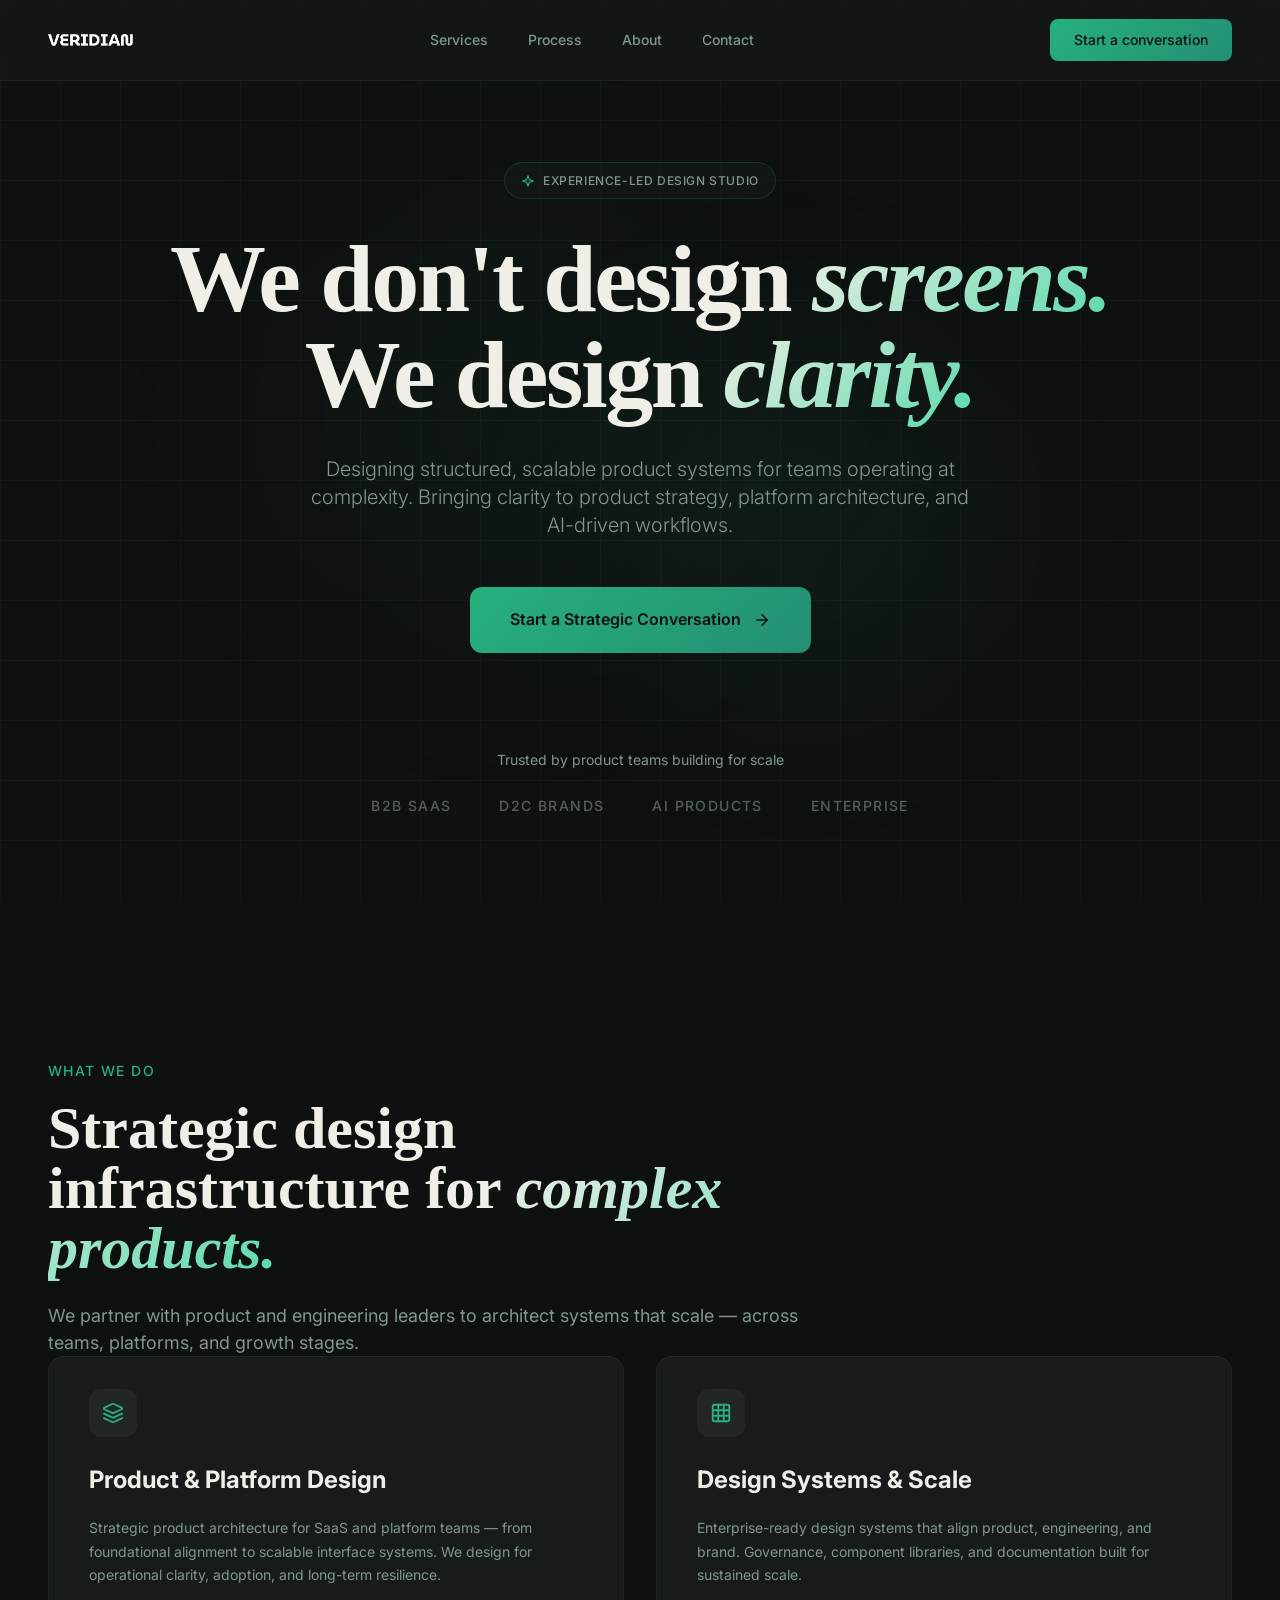
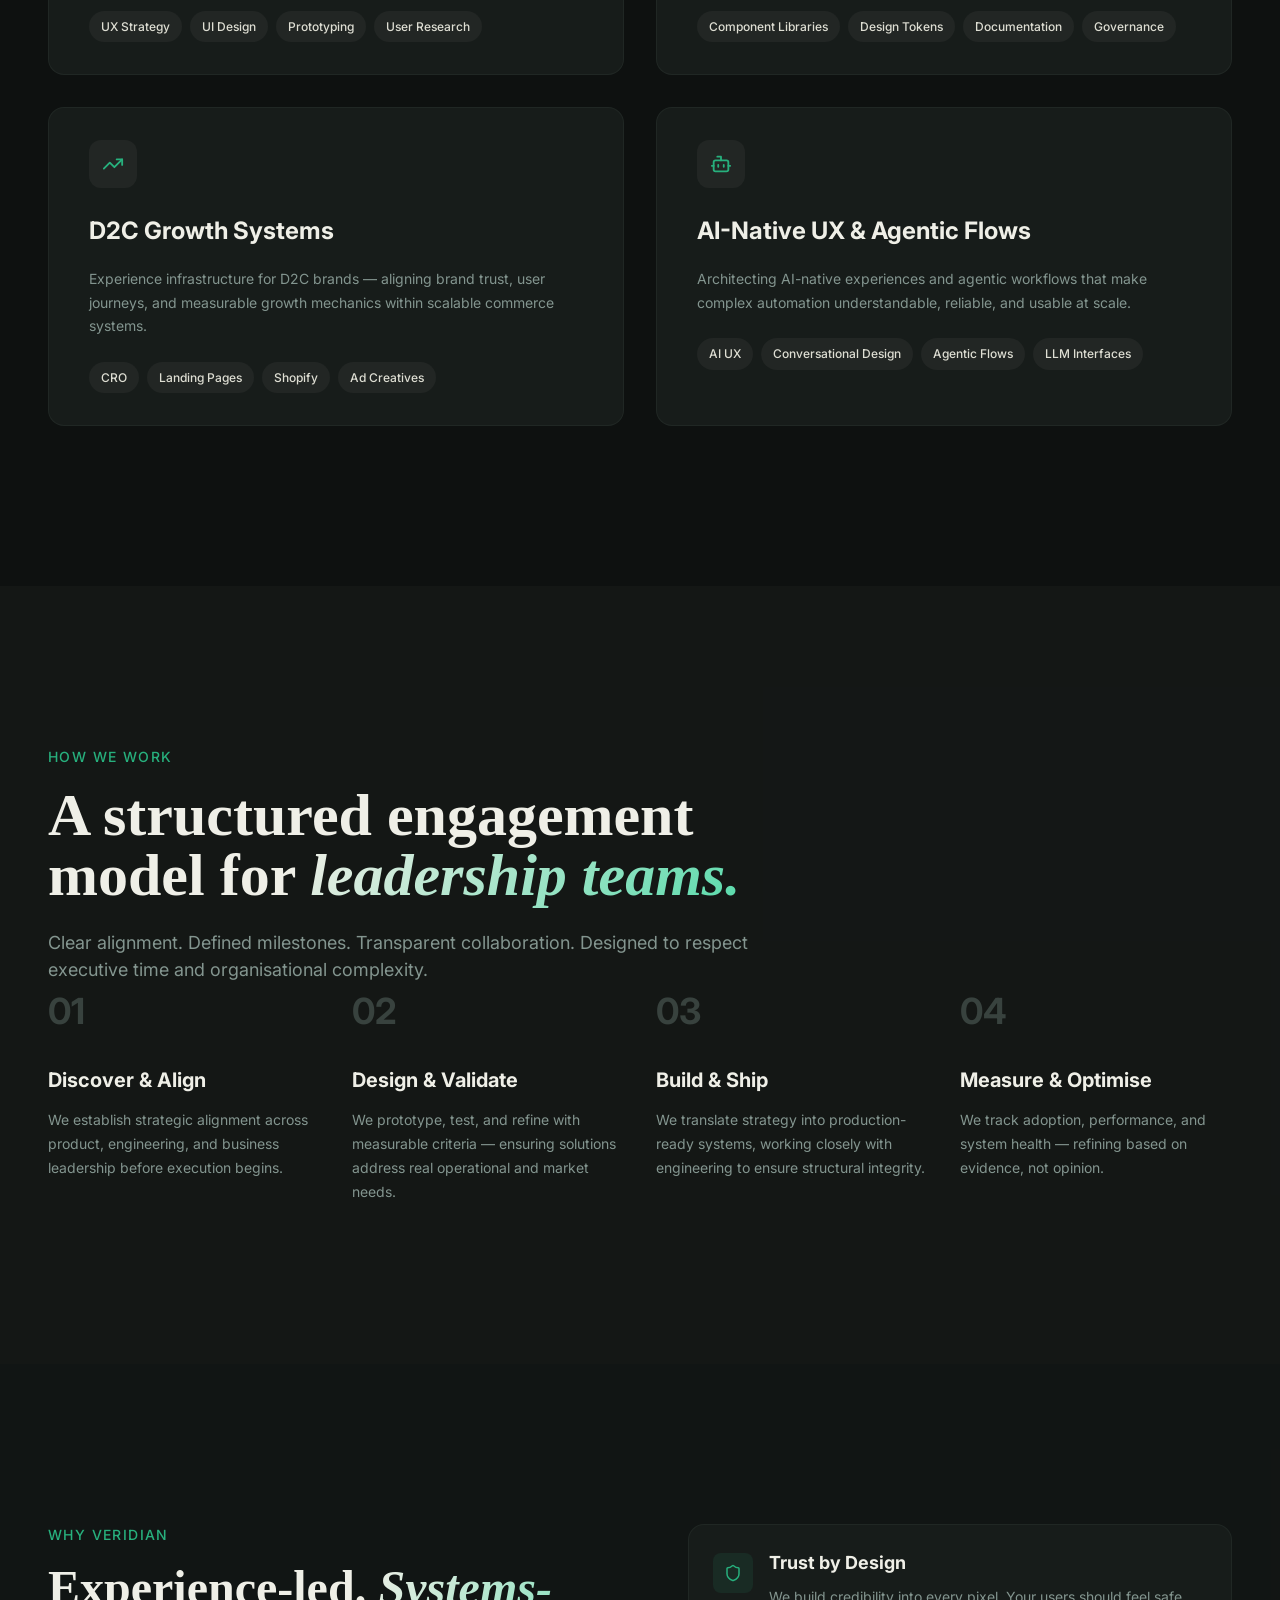
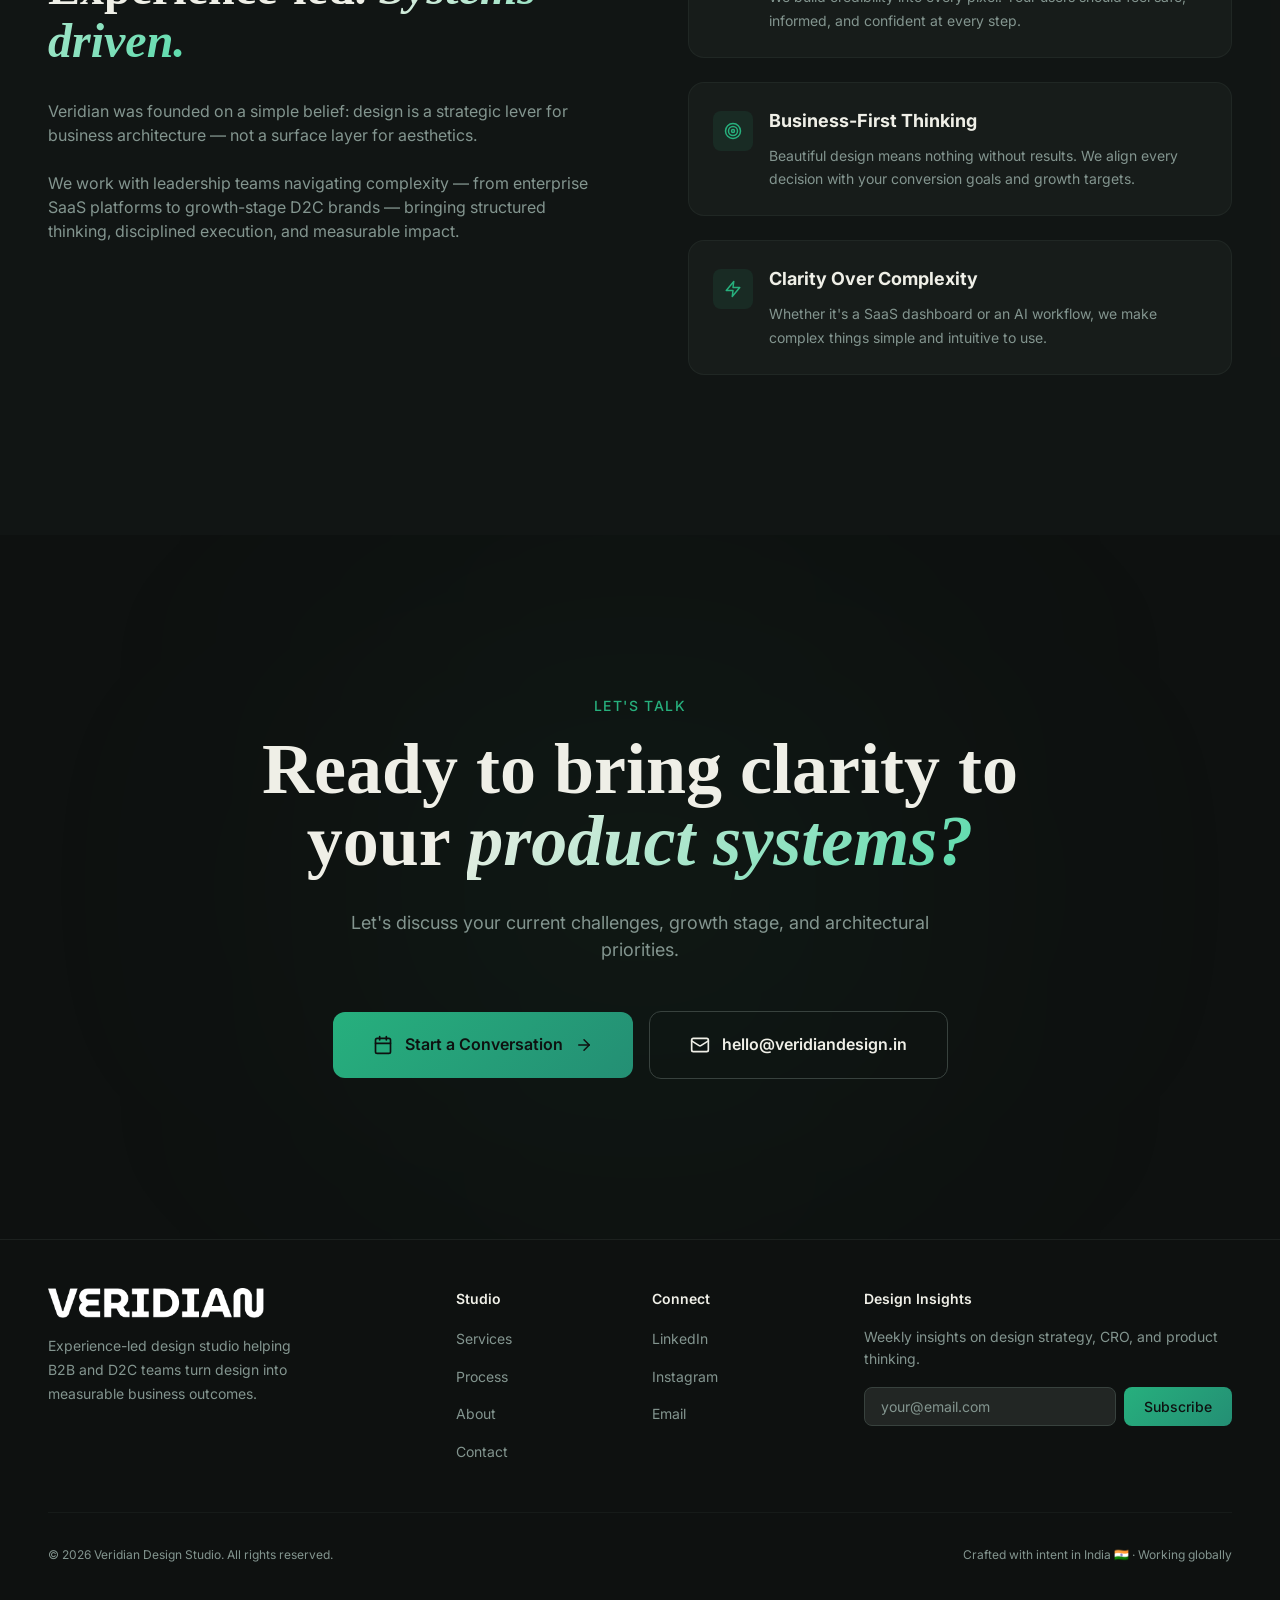
==== commit 158adc02: "About and Contact page update" ====
--- a/index.html
+++ b/index.html
@@ -1,662 +1,464 @@
 <!doctype html>
 <html lang="en">
-  <head>
-    <meta charset="UTF-8" />
-    <meta name="viewport" content="width=device-width, initial-scale=1.0" />
-    <title>Veridian Design Studio — Experience-Led Design for B2B & D2C</title>
-    <meta
-      name="description"
-      content="Veridian Design Studio simplifies complex product experiences, scales design systems, and aligns design with real business intent. India-based, globally trusted."
-    />
-    <meta name="author" content="Veridian Design Studio" />
-    <meta
-      property="og:title"
-      content="Veridian Design Studio — We Design Outcomes, Not Screens"
-    />
-    <meta
-      property="og:description"
-      content="Experience-led design studio helping B2B SaaS and D2C brands drive conversions, adoption, and growth through strategic design."
-    />
-    <meta property="og:type" content="website" />
-    <link rel="preconnect" href="https://fonts.googleapis.com" />
-    <link rel="preconnect" href="https://fonts.gstatic.com" crossorigin />
-    <link
-      href="https://fonts.googleapis.com/css2?family=Inter:wght@300;400;500;600;700&family=Playfair+Display:ital,wght@0,400;0,500;0,600;0,700;1,400;1,500&display=swap"
-      rel="stylesheet"
-    />
-    <link rel="preconnect" href="https://fonts.googleapis.com" />
-    <link rel="preconnect" href="https://fonts.gstatic.com" crossorigin />
-    <link rel="preconnect" href="https://fonts.googleapis.com" />
-    <link rel="preconnect" href="https://fonts.gstatic.com" crossorigin />
-    <link
-      href="https://fonts.googleapis.com/css2?family=Libre+Baskerville:ital,wght@0,400..700;1,400..700&display=swap"
-      rel="stylesheet"
-    />
-    <link rel="stylesheet" href="css/style.css" />
-  </head>
-  <body>
-    <!-- Skip Navigation -->
-    <a href="#main-content" class="skip-link">Skip to main content</a>
-
-    <!-- ===== Navbar ===== -->
-    <nav class="navbar" role="navigation" aria-label="Main navigation">
-      <div class="container navbar-inner">
-        <a href="#" aria-label="Veridian Design Studio home">
-          <img
-            class="nav-logo"
-            src="images/logo.png"
-            alt="Veridian Design Studio Logo"
-          />
-        </a>
-        <div class="nav-links" role="menubar">
-          <a href="#services" role="menuitem">Services</a>
-          <a href="#process" role="menuitem">Process</a>
-          <a href="javascript:void(0);" role="menuitem">About</a>
-          <a href="contact.html" role="menuitem">Contact</a>
-        </div>
-        <div class="nav-cta-wrap">
-          <a
-            href="https://cal.com/venkatesh-balasubramaniam"
-            target="_blank"
-            class="nav-cta"
-            >Start a conversation</a
-          >
-        </div>
-        <button
-          class="mobile-toggle"
-          aria-label="Toggle menu"
-          aria-expanded="false"
-          aria-controls="mobile-menu"
-        >
-          <svg
-            width="24"
-            height="24"
-            viewBox="0 0 24 24"
-            fill="none"
-            stroke="currentColor"
-            stroke-width="2"
-            stroke-linecap="round"
-            stroke-linejoin="round"
-            class="menu-icon"
-          >
-            <line x1="3" y1="6" x2="21" y2="6" />
-            <line x1="3" y1="12" x2="21" y2="12" />
-            <line x1="3" y1="18" x2="21" y2="18" />
-          </svg>
-          <svg
-            width="24"
-            height="24"
-            viewBox="0 0 24 24"
-            fill="none"
-            stroke="currentColor"
-            stroke-width="2"
-            stroke-linecap="round"
-            stroke-linejoin="round"
-            class="close-icon"
-            style="display: none"
-          >
-            <line x1="18" y1="6" x2="6" y2="18" />
-            <line x1="6" y1="6" x2="18" y2="18" />
-          </svg>
-        </button>
-      </div>
-      <div class="mobile-menu" id="mobile-menu" role="menu">
+
+<head>
+  <meta charset="UTF-8" />
+  <meta name="viewport" content="width=device-width, initial-scale=1.0" />
+  <title>Veridian Design Studio — Experience-Led Design for B2B & D2C</title>
+  <meta name="description"
+    content="Veridian Design Studio simplifies complex product experiences, scales design systems, and aligns design with real business intent. India-based, globally trusted." />
+  <meta name="author" content="Veridian Design Studio" />
+  <meta property="og:title" content="Veridian Design Studio — We Design Outcomes, Not Screens" />
+  <meta property="og:description"
+    content="Experience-led design studio helping B2B SaaS and D2C brands drive conversions, adoption, and growth through strategic design." />
+  <meta property="og:type" content="website" />
+  <link rel="preconnect" href="https://fonts.googleapis.com" />
+  <link rel="preconnect" href="https://fonts.gstatic.com" crossorigin />
+  <link rel="icon" type="image/x-icon" href="images/veridian_favicon.ico">
+  <link
+    href="https://fonts.googleapis.com/css2?family=Inter:wght@300;400;500;600;700&family=Playfair+Display:ital,wght@0,400;0,500;0,600;0,700;1,400;1,500&display=swap"
+    rel="stylesheet" />
+  <link rel="stylesheet" href="css/style.css" />
+</head>
+
+<body>
+  <!-- Skip Navigation -->
+  <a href="#main-content" class="skip-link">Skip to main content</a>
+
+  <!-- ===== Navbar ===== -->
+  <nav class="navbar" role="navigation" aria-label="Main navigation">
+    <div class="container navbar-inner">
+      <a href="#" aria-label="Veridian Design Studio home">
+        <img class="nav-logo" src="images/logo.png" alt="Veridian Design Studio Logo" />
+      </a>
+      <div class="nav-links" role="menubar">
         <a href="#services" role="menuitem">Services</a>
         <a href="#process" role="menuitem">Process</a>
-        <a href="javascript:void(0);" role="menuitem">About</a>
+        <a href="about.html" role="menuitem">About</a>
         <a href="contact.html" role="menuitem">Contact</a>
-        <a
-          href="https://cal.com/venkatesh-balasubramaniam"
-          class="nav-cta"
-          role="menuitem"
-          >Start a conversation</a
-        >
-      </div>
-    </nav>
-
-    <!-- ===== Hero ===== -->
-    <section class="hero" aria-labelledby="hero-heading">
-      <div class="hero-bg-orb1" aria-hidden="true"></div>
-      <div class="hero-bg-orb2" aria-hidden="true"></div>
-      <div class="hero-grid" aria-hidden="true"></div>
-      <div class="container hero-content">
-        <div class="hero-badge fade-in">
-          <svg
-            width="14"
-            height="14"
-            viewBox="0 0 24 24"
-            fill="none"
-            stroke="currentColor"
-            stroke-width="2"
-            stroke-linecap="round"
-            stroke-linejoin="round"
-            aria-hidden="true"
-          >
-            <path
-              d="m12 3-1.912 5.813a2 2 0 0 1-1.275 1.275L3 12l5.813 1.912a2 2 0 0 1 1.275 1.275L12 21l1.912-5.813a2 2 0 0 1 1.275-1.275L21 12l-5.813-1.912a2 2 0 0 1-1.275-1.275L12 3Z"
-            />
+      </div>
+      <div class="nav-cta-wrap">
+        <a href="https://cal.com/venkatesh-balasubramaniam" target="_blank" class="nav-cta">Start a conversation</a>
+      </div>
+      <button class="mobile-toggle" aria-label="Toggle menu" aria-expanded="false" aria-controls="mobile-menu">
+        <svg width="24" height="24" viewBox="0 0 24 24" fill="none" stroke="currentColor" stroke-width="2"
+          stroke-linecap="round" stroke-linejoin="round" class="menu-icon">
+          <line x1="3" y1="6" x2="21" y2="6" />
+          <line x1="3" y1="12" x2="21" y2="12" />
+          <line x1="3" y1="18" x2="21" y2="18" />
+        </svg>
+        <svg width="24" height="24" viewBox="0 0 24 24" fill="none" stroke="currentColor" stroke-width="2"
+          stroke-linecap="round" stroke-linejoin="round" class="close-icon" style="display: none">
+          <line x1="18" y1="6" x2="6" y2="18" />
+          <line x1="6" y1="6" x2="18" y2="18" />
+        </svg>
+      </button>
+    </div>
+    <div class="mobile-menu" id="mobile-menu" role="menu">
+      <a href="#services" role="menuitem">Services</a>
+      <a href="#process" role="menuitem">Process</a>
+      <a href="about.html" role="menuitem">About</a>
+      <a href="contact.html" role="menuitem">Contact</a>
+      <a href="https://cal.com/venkatesh-balasubramaniam" class="nav-cta" role="menuitem">Start a conversation</a>
+    </div>
+  </nav>
+
+  <!-- ===== Hero ===== -->
+  <section class="hero" aria-labelledby="hero-heading">
+    <div class="hero-bg-orb1" aria-hidden="true"></div>
+    <div class="hero-bg-orb2" aria-hidden="true"></div>
+    <div class="hero-grid" aria-hidden="true"></div>
+    <div class="container hero-content">
+      <div class="hero-badge fade-in">
+        <svg width="14" height="14" viewBox="0 0 24 24" fill="none" stroke="currentColor" stroke-width="2"
+          stroke-linecap="round" stroke-linejoin="round" aria-hidden="true">
+          <path
+            d="m12 3-1.912 5.813a2 2 0 0 1-1.275 1.275L3 12l5.813 1.912a2 2 0 0 1 1.275 1.275L12 21l1.912-5.813a2 2 0 0 1 1.275-1.275L21 12l-5.813-1.912a2 2 0 0 1-1.275-1.275L12 3Z" />
+        </svg>
+        <span>Experience-Led Design Studio</span>
+      </div>
+      <h1 id="hero-heading" class="fade-in delay-1">
+        We don't design <em class="text-gradient">screens.</em><br />
+        We design <em class="text-gradient">clarity.</em>
+      </h1>
+      <p class="hero-sub fade-in delay-2">
+        Designing structured, scalable product systems for teams operating at
+        complexity. Bringing clarity to product strategy, platform
+        architecture, and AI-driven workflows.
+      </p>
+      <div class="fade-in delay-3">
+        <a href="https://cal.com/venkatesh-balasubramaniam" target="_blank" class="cta-primary">
+          Start a Strategic Conversation
+          <svg width="18" height="18" viewBox="0 0 24 24" fill="none" stroke="currentColor" stroke-width="2"
+            stroke-linecap="round" stroke-linejoin="round" aria-hidden="true">
+            <path d="M5 12h14" />
+            <path d="m12 5 7 7-7 7" />
           </svg>
-          <span>Experience-Led Design Studio</span>
-        </div>
-        <h1 id="hero-heading" class="fade-in delay-1">
-          We don't design <em class="text-gradient">screens.</em><br />
-          <div class="hero-spacing">
-            We design <em class="text-gradient">clarity.</em>
-          </div>
-        </h1>
-        <p class="hero-sub fade-in delay-2">
-          Designing structured, scalable product systems for teams operating at
-          complexity. Bringing clarity to product strategy, platform
-          architecture, and AI-driven workflows.
+        </a>
+      </div>
+      <div class="hero-trust fade-in delay-3">
+        <p>Trusted by product teams building for scale</p>
+        <div class="trust-items">
+          <span>B2B SaaS</span><span>D2C Brands</span><span>AI Products</span><span>Enterprise</span>
+        </div>
+      </div>
+    </div>
+  </section>
+
+  <!-- ===== Main Content ===== -->
+  <main id="main-content">
+    <!-- Services -->
+    <section id="services" class="section" aria-labelledby="services-heading">
+      <div class="container">
+        <div class="section-header fade-in delay-4">
+          <span class="section-label">What We Do</span>
+          <h2 id="services-heading" class="section-heading">
+            Strategic design infrastructure for
+            <em class="text-gradient">complex products.</em>
+          </h2>
+          <p class="section-sub">
+            We partner with product and engineering leaders to architect
+            systems that scale — across teams, platforms, and growth stages.
+          </p>
+        </div>
+        <div class="card-grid">
+          <div class="card fade-in delay-1">
+            <div class="card-icon" aria-hidden="true">
+              <svg width="22" height="22" viewBox="0 0 24 24" fill="none" stroke="currentColor" stroke-width="2"
+                stroke-linecap="round" stroke-linejoin="round">
+                <path
+                  d="m12.83 2.18a2 2 0 0 0-1.66 0L2.6 6.08a1 1 0 0 0 0 1.83l8.58 3.91a2 2 0 0 0 1.66 0l8.58-3.9a1 1 0 0 0 0-1.83Z" />
+                <path d="m22 17.65-9.17 4.16a2 2 0 0 1-1.66 0L2 17.65" />
+                <path d="m22 12.65-9.17 4.16a2 2 0 0 1-1.66 0L2 12.65" />
+              </svg>
+            </div>
+            <h3>Product &amp; Platform Design</h3>
+            <p>
+              Strategic product architecture for SaaS and platform teams —
+              from foundational alignment to scalable interface systems. We
+              design for operational clarity, adoption, and long-term
+              resilience.
+            </p>
+            <div class="tags">
+              <span class="tag">UX Strategy</span><span class="tag">UI Design</span><span
+                class="tag">Prototyping</span><span class="tag">User Research</span>
+            </div>
+          </div>
+          <div class="card fade-in delay-1">
+            <div class="card-icon" aria-hidden="true">
+              <svg width="22" height="22" viewBox="0 0 24 24" fill="none" stroke="currentColor" stroke-width="2"
+                stroke-linecap="round" stroke-linejoin="round">
+                <rect width="18" height="18" x="3" y="3" rx="2" />
+                <path d="M3 9h18" />
+                <path d="M3 15h18" />
+                <path d="M9 3v18" />
+                <path d="M15 3v18" />
+              </svg>
+            </div>
+            <h3>Design Systems &amp; Scale</h3>
+            <p>
+              Enterprise-ready design systems that align product, engineering,
+              and brand. Governance, component libraries, and documentation
+              built for sustained scale.
+            </p>
+            <div class="tags">
+              <span class="tag">Component Libraries</span><span class="tag">Design Tokens</span><span
+                class="tag">Documentation</span><span class="tag">Governance</span>
+            </div>
+          </div>
+          <div class="card fade-in delay-2">
+            <div class="card-icon" aria-hidden="true">
+              <svg width="22" height="22" viewBox="0 0 24 24" fill="none" stroke="currentColor" stroke-width="2"
+                stroke-linecap="round" stroke-linejoin="round">
+                <polyline points="22 7 13.5 15.5 8.5 10.5 2 17" />
+                <polyline points="16 7 22 7 22 13" />
+              </svg>
+            </div>
+            <h3>D2C Growth Systems</h3>
+            <p>
+              Experience infrastructure for D2C brands — aligning brand trust,
+              user journeys, and measurable growth mechanics within scalable
+              commerce systems.
+            </p>
+            <div class="tags">
+              <span class="tag">CRO</span><span class="tag">Landing Pages</span><span class="tag">Shopify</span><span
+                class="tag">Ad Creatives</span>
+            </div>
+          </div>
+          <div class="card fade-in delay-3">
+            <div class="card-icon" aria-hidden="true">
+              <svg width="22" height="22" viewBox="0 0 24 24" fill="none" stroke="currentColor" stroke-width="2"
+                stroke-linecap="round" stroke-linejoin="round">
+                <path d="M12 8V4H8" />
+                <rect width="16" height="12" x="4" y="8" rx="2" />
+                <path d="M2 14h2" />
+                <path d="M20 14h2" />
+                <path d="M15 13v2" />
+                <path d="M9 13v2" />
+              </svg>
+            </div>
+            <h3>AI-Native UX &amp; Agentic Flows</h3>
+            <p>
+              Architecting AI-native experiences and agentic workflows that
+              make complex automation understandable, reliable, and usable at
+              scale.
+            </p>
+            <div class="tags">
+              <span class="tag">AI UX</span><span class="tag">Conversational Design</span><span class="tag">Agentic
+                Flows</span><span class="tag">LLM Interfaces</span>
+            </div>
+          </div>
+        </div>
+      </div>
+    </section>
+
+    <!-- Process -->
+    <section id="process" class="section" aria-labelledby="process-heading">
+      <div class="process-bg" aria-hidden="true"></div>
+      <div class="container" style="position: relative; z-index: 10">
+        <div class="section-header fade-in delay-1">
+          <span class="section-label">How We Work</span>
+          <h2 id="process-heading" class="section-heading">
+            A structured engagement model for
+            <em class="text-gradient">leadership teams.</em>
+          </h2>
+          <p class="section-sub">
+            Clear alignment. Defined milestones. Transparent collaboration.
+            Designed to respect executive time and organisational complexity.
+          </p>
+        </div>
+        <div class="process-grid">
+          <div class="step fade-in delay-1">
+            <div class="step-header">
+              <span class="step-number">01</span>
+            </div>
+            <h3>Discover &amp; Align</h3>
+            <p>
+              We establish strategic alignment across product, engineering,
+              and business leadership before execution begins.
+            </p>
+          </div>
+          <div class="step fade-in delay-1">
+            <div class="step-header">
+              <span class="step-number">02</span>
+            </div>
+            <h3>Design &amp; Validate</h3>
+            <p>
+              We prototype, test, and refine with measurable criteria —
+              ensuring solutions address real operational and market needs.
+            </p>
+          </div>
+          <div class="step fade-in delay-2">
+            <div class="step-header">
+              <span class="step-number">03</span>
+            </div>
+            <h3>Build &amp; Ship</h3>
+            <p>
+              We translate strategy into production-ready systems, working
+              closely with engineering to ensure structural integrity.
+            </p>
+          </div>
+          <div class="step fade-in delay-3">
+            <div class="step-header">
+              <span class="step-number">04</span>
+            </div>
+            <h3>Measure &amp; Optimise</h3>
+            <p>
+              We track adoption, performance, and system health — refining
+              based on evidence, not opinion.
+            </p>
+          </div>
+        </div>
+      </div>
+    </section>
+
+    <!-- About -->
+    <section id="about" class="section" aria-labelledby="about-heading">
+      <div class="about-bg" aria-hidden="true"></div>
+      <div class="container" style="position: relative; z-index: 10">
+        <div class="about-grid">
+          <div class="about-story fade-in delay-1">
+            <span class="section-label">Why Veridian</span>
+            <h2 id="about-heading">
+              Experience-led. <em class="text-gradient">Systems-driven.</em>
+            </h2>
+            <div class="prose">
+              <p>
+                Veridian was founded on a simple belief: design is a strategic
+                lever for business architecture — not a surface layer for
+                aesthetics.
+              </p>
+              <p>
+                We work with leadership teams navigating complexity — from
+                enterprise SaaS platforms to growth-stage D2C brands —
+                bringing structured thinking, disciplined execution, and
+                measurable impact.
+              </p>
+            </div>
+          </div>
+          <div class="values-list fade-in delay-2">
+            <div class="value-card">
+              <div class="value-icon" aria-hidden="true">
+                <svg width="18" height="18" viewBox="0 0 24 24" fill="none" stroke="currentColor" stroke-width="2"
+                  stroke-linecap="round" stroke-linejoin="round">
+                  <path
+                    d="M20 13c0 5-3.5 7.5-7.66 8.95a1 1 0 0 1-.67-.01C7.5 20.5 4 18 4 13V6a1 1 0 0 1 1-1c2 0 4.5-1.2 6.24-2.72a1.17 1.17 0 0 1 1.52 0C14.51 3.81 17 5 19 5a1 1 0 0 1 1 1z" />
+                </svg>
+              </div>
+              <div>
+                <h3>Trust by Design</h3>
+                <p>
+                  We build credibility into every pixel. Your users should
+                  feel safe, informed, and confident at every step.
+                </p>
+              </div>
+            </div>
+            <div class="value-card">
+              <div class="value-icon" aria-hidden="true">
+                <svg width="18" height="18" viewBox="0 0 24 24" fill="none" stroke="currentColor" stroke-width="2"
+                  stroke-linecap="round" stroke-linejoin="round">
+                  <circle cx="12" cy="12" r="10" />
+                  <circle cx="12" cy="12" r="6" />
+                  <circle cx="12" cy="12" r="2" />
+                </svg>
+              </div>
+              <div>
+                <h3>Business-First Thinking</h3>
+                <p>
+                  Beautiful design means nothing without results. We align
+                  every decision with your conversion goals and growth
+                  targets.
+                </p>
+              </div>
+            </div>
+            <div class="value-card">
+              <div class="value-icon" aria-hidden="true">
+                <svg width="18" height="18" viewBox="0 0 24 24" fill="none" stroke="currentColor" stroke-width="2"
+                  stroke-linecap="round" stroke-linejoin="round">
+                  <path d="M13 2 3 14h9l-1 8 10-12h-9l1-8z" />
+                </svg>
+              </div>
+              <div>
+                <h3>Clarity Over Complexity</h3>
+                <p>
+                  Whether it's a SaaS dashboard or an AI workflow, we make
+                  complex things simple and intuitive to use.
+                </p>
+              </div>
+            </div>
+          </div>
+        </div>
+      </div>
+    </section>
+
+    <!-- CTA -->
+    <section id="contact" class="section cta-section" aria-labelledby="cta-heading">
+      <div class="cta-glow" aria-hidden="true"></div>
+      <div class="container" style="position: relative; z-index: 10">
+        <div class="fade-in delay-3" style="max-width: 56rem; margin: 0 auto">
+          <span class="section-label">Let's Talk</span>
+          <h2 id="cta-heading">
+            Ready to bring clarity to your
+            <em class="text-gradient">product systems?</em>
+          </h2>
+          <p class="section-sub">
+            Let's discuss your current challenges, growth stage, and
+            architectural priorities.
+          </p>
+          <div class="cta-buttons">
+            <a href="https://cal.com/venkatesh-balasubramaniam" target="_blank" rel="noopener noreferrer"
+              class="cta-primary fade-in delay-3">
+              <svg width="20" height="20" viewBox="0 0 24 24" fill="none" stroke="currentColor" stroke-width="2"
+                stroke-linecap="round" stroke-linejoin="round" aria-hidden="true">
+                <path d="M8 2v4" />
+                <path d="M16 2v4" />
+                <rect width="18" height="18" x="3" y="4" rx="2" />
+                <path d="M3 10h18" />
+              </svg>
+              Start a Conversation
+              <svg width="18" height="18" viewBox="0 0 24 24" fill="none" stroke="currentColor" stroke-width="2"
+                stroke-linecap="round" stroke-linejoin="round" aria-hidden="true">
+                <path d="M5 12h14" />
+                <path d="m12 5 7 7-7 7" />
+              </svg>
+            </a>
+            <a href="mailto:hello@veridiandesign.in" onclick="handleMailto(event, 'hello@veridiandesign.in')"
+              class="cta-secondary fade-in delay-3">
+              <svg width="20" height="20" viewBox="0 0 24 24" fill="none" stroke="currentColor" stroke-width="2"
+                stroke-linecap="round" stroke-linejoin="round" aria-hidden="true">
+                <rect width="20" height="16" x="2" y="4" rx="2" />
+                <path d="m22 7-8.97 5.7a1.94 1.94 0 0 1-2.06 0L2 7" />
+              </svg>
+              hello@veridiandesign.in
+            </a>
+          </div>
+        </div>
+      </div>
+    </section>
+  </main>
+
+  <!-- ===== Footer ===== -->
+  <footer class="footer fade-in" role="contentinfo">
+    <div class="container">
+      <div class="footer-grid">
+        <div class="footer-brand">
+          <img src="images/logo.png" alt="Veridian Design Studio Logo" />
+          <p>
+            Experience-led design studio helping B2B and D2C teams turn design
+            into measurable business outcomes.
+          </p>
+        </div>
+        <div class="footer-links">
+          <div>
+            <h4>Studio</h4>
+            <ul>
+              <li><a href="#services">Services</a></li>
+              <li><a href="#process">Process</a></li>
+              <li><a href="about.html">About</a></li>
+              <li><a href="contact.html">Contact</a></li>
+            </ul>
+          </div>
+          <div>
+            <h4>Connect</h4>
+            <ul>
+              <li>
+                <a href="https://www.linkedin.com/company/veridian-design-studio/" target="_blank">LinkedIn</a>
+              </li>
+              <li>
+                <a href="https://www.instagram.com/veridiandesignstudio/" target="_blank">Instagram</a>
+              </li>
+              <li>
+                <a href="mailto:hello@veridiandesign.in"
+                  onclick="handleMailto(event, 'hello@veridiandesign.in')">Email</a>
+              </li>
+            </ul>
+          </div>
+        </div>
+        <div class="footer-newsletter">
+          <h4>Design Insights</h4>
+          <p>
+            Weekly insights on design strategy, CRO, and product thinking.
+          </p>
+          <form class="newsletter-form" onsubmit="event.preventDefault()">
+            <label for="newsletter-email" class="sr-only">Email address</label>
+            <input type="email" id="newsletter-email" placeholder="your@email.com" required />
+            <button type="submit">Subscribe</button>
+          </form>
+        </div>
+      </div>
+      <div class="footer-bottom">
+        <p>
+          &copy;
+          <script>
+            document.write(new Date().getFullYear());
+          </script>
+          Veridian Design Studio. All rights reserved.
         </p>
-        <div class="fade-in delay-3">
-          <a
-            href="https://cal.com/venkatesh-balasubramaniam"
-            target="_blank"
-            class="cta-primary"
-          >
-            Start a Strategic Conversation
-            <svg
-              width="18"
-              height="18"
-              viewBox="0 0 24 24"
-              fill="none"
-              stroke="currentColor"
-              stroke-width="2"
-              stroke-linecap="round"
-              stroke-linejoin="round"
-              aria-hidden="true"
-            >
-              <path d="M5 12h14" />
-              <path d="m12 5 7 7-7 7" />
-            </svg>
-          </a>
-        </div>
-        <div class="hero-trust fade-in delay-3">
-          <p>Trusted by product teams building for scale</p>
-          <div class="trust-items">
-            <span>B2B SaaS</span><span>D2C Brands</span><span>AI Products</span
-            ><span>Enterprise</span>
-          </div>
-        </div>
-      </div>
-    </section>
-
-    <!-- ===== Main Content ===== -->
-    <main id="main-content">
-      <!-- Services -->
-      <section id="services" class="section" aria-labelledby="services-heading">
-        <div class="container">
-          <div class="section-header fade-in delay-4">
-            <span class="section-label">What We Do</span>
-            <h2 id="services-heading" class="section-heading">
-              Strategic design infrastructure for
-              <em class="text-gradient">complex products.</em>
-            </h2>
-            <p class="section-sub">
-              We partner with product and engineering leaders to architect
-              systems that scale — across teams, platforms, and growth stages.
-            </p>
-          </div>
-          <div class="card-grid">
-            <div class="card fade-in delay-1">
-              <div class="card-icon" aria-hidden="true">
-                <svg
-                  width="22"
-                  height="22"
-                  viewBox="0 0 24 24"
-                  fill="none"
-                  stroke="currentColor"
-                  stroke-width="2"
-                  stroke-linecap="round"
-                  stroke-linejoin="round"
-                >
-                  <path
-                    d="m12.83 2.18a2 2 0 0 0-1.66 0L2.6 6.08a1 1 0 0 0 0 1.83l8.58 3.91a2 2 0 0 0 1.66 0l8.58-3.9a1 1 0 0 0 0-1.83Z"
-                  />
-                  <path d="m22 17.65-9.17 4.16a2 2 0 0 1-1.66 0L2 17.65" />
-                  <path d="m22 12.65-9.17 4.16a2 2 0 0 1-1.66 0L2 12.65" />
-                </svg>
-              </div>
-              <h3>Product &amp; Platform Design</h3>
-              <p>
-                Strategic product architecture for SaaS and platform teams —
-                from foundational alignment to scalable interface systems. We
-                design for operational clarity, adoption, and long-term
-                resilience.
-              </p>
-              <div class="tags">
-                <span class="tag">UX Strategy</span
-                ><span class="tag">UI Design</span
-                ><span class="tag">Prototyping</span
-                ><span class="tag">User Research</span>
-              </div>
-            </div>
-            <div class="card fade-in delay-1">
-              <div class="card-icon" aria-hidden="true">
-                <svg
-                  width="22"
-                  height="22"
-                  viewBox="0 0 24 24"
-                  fill="none"
-                  stroke="currentColor"
-                  stroke-width="2"
-                  stroke-linecap="round"
-                  stroke-linejoin="round"
-                >
-                  <rect width="18" height="18" x="3" y="3" rx="2" />
-                  <path d="M3 9h18" />
-                  <path d="M3 15h18" />
-                  <path d="M9 3v18" />
-                  <path d="M15 3v18" />
-                </svg>
-              </div>
-              <h3>Design Systems &amp; Scale</h3>
-              <p>
-                Enterprise-ready design systems that align product, engineering,
-                and brand. Governance, component libraries, and documentation
-                built for sustained scale.
-              </p>
-              <div class="tags">
-                <span class="tag">Component Libraries</span
-                ><span class="tag">Design Tokens</span
-                ><span class="tag">Documentation</span
-                ><span class="tag">Governance</span>
-              </div>
-            </div>
-            <div class="card fade-in delay-2">
-              <div class="card-icon" aria-hidden="true">
-                <svg
-                  width="22"
-                  height="22"
-                  viewBox="0 0 24 24"
-                  fill="none"
-                  stroke="currentColor"
-                  stroke-width="2"
-                  stroke-linecap="round"
-                  stroke-linejoin="round"
-                >
-                  <polyline points="22 7 13.5 15.5 8.5 10.5 2 17" />
-                  <polyline points="16 7 22 7 22 13" />
-                </svg>
-              </div>
-              <h3>D2C Growth Systems</h3>
-              <p>
-                Experience infrastructure for D2C brands — aligning brand trust,
-                user journeys, and measurable growth mechanics within scalable
-                commerce systems.
-              </p>
-              <div class="tags">
-                <span class="tag">CRO</span
-                ><span class="tag">Landing Pages</span
-                ><span class="tag">Shopify</span
-                ><span class="tag">Ad Creatives</span>
-              </div>
-            </div>
-            <div class="card fade-in delay-3">
-              <div class="card-icon" aria-hidden="true">
-                <svg
-                  width="22"
-                  height="22"
-                  viewBox="0 0 24 24"
-                  fill="none"
-                  stroke="currentColor"
-                  stroke-width="2"
-                  stroke-linecap="round"
-                  stroke-linejoin="round"
-                >
-                  <path d="M12 8V4H8" />
-                  <rect width="16" height="12" x="4" y="8" rx="2" />
-                  <path d="M2 14h2" />
-                  <path d="M20 14h2" />
-                  <path d="M15 13v2" />
-                  <path d="M9 13v2" />
-                </svg>
-              </div>
-              <h3>AI-Native UX &amp; Agentic Flows</h3>
-              <p>
-                Architecting AI-native experiences and agentic workflows that
-                make complex automation understandable, reliable, and usable at
-                scale.
-              </p>
-              <div class="tags">
-                <span class="tag">AI UX</span
-                ><span class="tag">Conversational Design</span
-                ><span class="tag">Agentic Flows</span
-                ><span class="tag">LLM Interfaces</span>
-              </div>
-            </div>
-          </div>
-        </div>
-      </section>
-
-      <!-- Process -->
-      <section id="process" class="section" aria-labelledby="process-heading">
-        <div class="process-bg" aria-hidden="true"></div>
-        <div class="container" style="position: relative; z-index: 10">
-          <div class="section-header fade-in delay-1">
-            <span class="section-label">How We Work</span>
-            <h2 id="process-heading" class="section-heading">
-              A structured engagement model for
-              <em class="text-gradient">leadership teams.</em>
-            </h2>
-            <p class="section-sub">
-              Clear alignment. Defined milestones. Transparent collaboration.
-              Designed to respect executive time and organisational complexity.
-            </p>
-          </div>
-          <div class="process-grid">
-            <div class="step fade-in delay-1">
-              <div class="step-header">
-                <span class="step-number">01</span>
-              </div>
-              <h3>Discover &amp; Align</h3>
-              <p>
-                We establish strategic alignment across product, engineering,
-                and business leadership before execution begins.
-              </p>
-            </div>
-            <div class="step fade-in delay-1">
-              <div class="step-header">
-                <span class="step-number">02</span>
-              </div>
-              <h3>Design &amp; Validate</h3>
-              <p>
-                We prototype, test, and refine with measurable criteria —
-                ensuring solutions address real operational and market needs.
-              </p>
-            </div>
-            <div class="step fade-in delay-2">
-              <div class="step-header">
-                <span class="step-number">03</span>
-              </div>
-              <h3>Build &amp; Ship</h3>
-              <p>
-                We translate strategy into production-ready systems, working
-                closely with engineering to ensure structural integrity.
-              </p>
-            </div>
-            <div class="step fade-in delay-3">
-              <div class="step-header">
-                <span class="step-number">04</span>
-              </div>
-              <h3>Measure &amp; Optimise</h3>
-              <p>
-                We track adoption, performance, and system health — refining
-                based on evidence, not opinion.
-              </p>
-            </div>
-          </div>
-        </div>
-      </section>
-
-      <!-- About -->
-      <section id="about" class="section" aria-labelledby="about-heading">
-        <div class="about-bg" aria-hidden="true"></div>
-        <div class="container" style="position: relative; z-index: 10">
-          <div class="about-grid">
-            <div class="about-story fade-in delay-1">
-              <span class="section-label">Why Veridian</span>
-              <h2 id="about-heading">
-                Experience-led. <em class="text-gradient">Systems-driven.</em>
-              </h2>
-              <div class="prose">
-                <p>
-                  Veridian was founded on a simple belief: design is a strategic
-                  lever for business architecture — not a surface layer for
-                  aesthetics.
-                </p>
-                <p>
-                  We work with leadership teams navigating complexity — from
-                  enterprise SaaS platforms to growth-stage D2C brands —
-                  bringing structured thinking, disciplined execution, and
-                  measurable impact.
-                </p>
-              </div>
-            </div>
-            <div class="values-list fade-in delay-2">
-              <div class="value-card">
-                <div class="value-icon" aria-hidden="true">
-                  <svg
-                    width="18"
-                    height="18"
-                    viewBox="0 0 24 24"
-                    fill="none"
-                    stroke="currentColor"
-                    stroke-width="2"
-                    stroke-linecap="round"
-                    stroke-linejoin="round"
-                  >
-                    <path
-                      d="M20 13c0 5-3.5 7.5-7.66 8.95a1 1 0 0 1-.67-.01C7.5 20.5 4 18 4 13V6a1 1 0 0 1 1-1c2 0 4.5-1.2 6.24-2.72a1.17 1.17 0 0 1 1.52 0C14.51 3.81 17 5 19 5a1 1 0 0 1 1 1z"
-                    />
-                  </svg>
-                </div>
-                <div>
-                  <h3>Trust by Design</h3>
-                  <p>
-                    We build credibility into every pixel. Your users should
-                    feel safe, informed, and confident at every step.
-                  </p>
-                </div>
-              </div>
-              <div class="value-card">
-                <div class="value-icon" aria-hidden="true">
-                  <svg
-                    width="18"
-                    height="18"
-                    viewBox="0 0 24 24"
-                    fill="none"
-                    stroke="currentColor"
-                    stroke-width="2"
-                    stroke-linecap="round"
-                    stroke-linejoin="round"
-                  >
-                    <circle cx="12" cy="12" r="10" />
-                    <circle cx="12" cy="12" r="6" />
-                    <circle cx="12" cy="12" r="2" />
-                  </svg>
-                </div>
-                <div>
-                  <h3>Business-First Thinking</h3>
-                  <p>
-                    Beautiful design means nothing without results. We align
-                    every decision with your conversion goals and growth
-                    targets.
-                  </p>
-                </div>
-              </div>
-              <div class="value-card">
-                <div class="value-icon" aria-hidden="true">
-                  <svg
-                    width="18"
-                    height="18"
-                    viewBox="0 0 24 24"
-                    fill="none"
-                    stroke="currentColor"
-                    stroke-width="2"
-                    stroke-linecap="round"
-                    stroke-linejoin="round"
-                  >
-                    <path d="M13 2 3 14h9l-1 8 10-12h-9l1-8z" />
-                  </svg>
-                </div>
-                <div>
-                  <h3>Clarity Over Complexity</h3>
-                  <p>
-                    Whether it's a SaaS dashboard or an AI workflow, we make
-                    complex things simple and intuitive to use.
-                  </p>
-                </div>
-              </div>
-            </div>
-          </div>
-        </div>
-      </section>
-
-      <!-- CTA -->
-      <section
-        id="contact"
-        class="section cta-section"
-        aria-labelledby="cta-heading"
-      >
-        <div class="cta-glow" aria-hidden="true"></div>
-        <div class="container" style="position: relative; z-index: 10">
-          <div class="fade-in delay-3" style="max-width: 56rem; margin: 0 auto">
-            <span class="section-label">Let's Talk</span>
-            <h2 id="cta-heading">
-              Ready to bring clarity to your
-              <em class="text-gradient">product systems?</em>
-            </h2>
-            <p class="section-sub">
-              Let's discuss your current challenges, growth stage, and
-              architectural priorities.
-            </p>
-            <div class="cta-buttons">
-              <a
-                href="https://cal.com/venkatesh-balasubramaniam"
-                target="_blank"
-                rel="noopener noreferrer"
-                class="cta-primary fade-in delay-3"
-              >
-                <svg
-                  width="20"
-                  height="20"
-                  viewBox="0 0 24 24"
-                  fill="none"
-                  stroke="currentColor"
-                  stroke-width="2"
-                  stroke-linecap="round"
-                  stroke-linejoin="round"
-                  aria-hidden="true"
-                >
-                  <path d="M8 2v4" />
-                  <path d="M16 2v4" />
-                  <rect width="18" height="18" x="3" y="4" rx="2" />
-                  <path d="M3 10h18" />
-                </svg>
-                Start a Conversation
-                <svg
-                  width="18"
-                  height="18"
-                  viewBox="0 0 24 24"
-                  fill="none"
-                  stroke="currentColor"
-                  stroke-width="2"
-                  stroke-linecap="round"
-                  stroke-linejoin="round"
-                  aria-hidden="true"
-                >
-                  <path d="M5 12h14" />
-                  <path d="m12 5 7 7-7 7" />
-                </svg>
-              </a>
-              <a
-                href="mailto:hello@veridiandesign.in"
-                onclick="handleMailto(event, 'hello@veridiandesign.in')"
-                class="cta-secondary fade-in delay-3"
-              >
-                <svg
-                  width="20"
-                  height="20"
-                  viewBox="0 0 24 24"
-                  fill="none"
-                  stroke="currentColor"
-                  stroke-width="2"
-                  stroke-linecap="round"
-                  stroke-linejoin="round"
-                  aria-hidden="true"
-                >
-                  <rect width="20" height="16" x="2" y="4" rx="2" />
-                  <path d="m22 7-8.97 5.7a1.94 1.94 0 0 1-2.06 0L2 7" />
-                </svg>
-                hello@veridiandesign.in
-              </a>
-            </div>
-          </div>
-        </div>
-      </section>
-    </main>
-
-    <!-- ===== Footer ===== -->
-    <footer class="footer fade-in" role="contentinfo">
-      <div class="container">
-        <div class="footer-grid">
-          <div class="footer-brand">
-            <img src="images/logo.png" alt="Veridian Design Studio Logo" />
-            <p>
-              Experience-led design studio helping B2B and D2C teams turn design
-              into measurable business outcomes.
-            </p>
-          </div>
-          <div class="footer-links">
-            <div>
-              <h4>Studio</h4>
-              <ul>
-                <li><a href="#services">Services</a></li>
-                <li><a href="#process">Process</a></li>
-                <li><a href="javascript:void(0);">About</a></li>
-                <li><a href="contact.html">Contact</a></li>
-              </ul>
-            </div>
-            <div>
-              <h4>Connect</h4>
-              <ul>
-                <li>
-                  <a
-                    href="https://www.linkedin.com/company/veridian-design-studio/"
-                    target="_blank"
-                    >LinkedIn</a
-                  >
-                </li>
-                <li>
-                  <a
-                    href="https://www.instagram.com/veridiandesignstudio/"
-                    target="_blank"
-                    >Instagram</a
-                  >
-                </li>
-                <li>
-                  <a
-                    href="mailto:hello@veridiandesign.in"
-                    onclick="handleMailto(event, 'hello@veridiandesign.in')"
-                    >Email</a
-                  >
-                </li>
-              </ul>
-            </div>
-          </div>
-          <div class="footer-newsletter">
-            <h4>Design Insights</h4>
-            <p>
-              Weekly insights on design strategy, CRO, and product thinking.
-            </p>
-            <form class="newsletter-form" onsubmit="event.preventDefault()">
-              <label for="newsletter-email" class="sr-only"
-                >Email address</label
-              >
-              <input
-                type="email"
-                id="newsletter-email"
-                placeholder="your@email.com"
-                required
-              />
-              <button type="submit">Subscribe</button>
-            </form>
-          </div>
-        </div>
-        <div class="footer-bottom">
-          <p>
-            &copy;
-            <script>
-              document.write(new Date().getFullYear());
-            </script>
-            Veridian Design Studio. All rights reserved.
-          </p>
-          <p>Crafted with intent in India 🇮🇳 · Working globally</p>
-        </div>
-      </div>
-    </footer>
-  </body>
-  <script src="js/script.js"></script>
-</html>
+        <p>Crafted with intent in India 🇮🇳 · Working globally</p>
+      </div>
+    </div>
+  </footer>
+</body>
+<script src="js/script.js"></script>
+
+</html>
--- a/css/style.css
+++ b/css/style.css
@@ -308,7 +308,7 @@
 .hero h1 {
   font-size: 2.2rem;
   font-weight: 700;
-  line-height: 0.75;
+  line-height: 1;
   letter-spacing: -0.015em;
   margin-bottom: 3rem;
 }
@@ -388,6 +388,14 @@
   line-height: 1.05;
   color: var(--fg);
 }
+.section-heading-h2 {
+  font-family: "Inter", serif;
+  margin: 2rem 0 2rem;
+  font-size: 1.75rem;
+  font-weight: 700;
+  line-height: 1.25;
+  color: var(--fg);
+}
 .section-sub {
   margin-top: 1.5rem;
   font-size: 1.125rem;
@@ -397,7 +405,6 @@
 }
 .section-header {
   max-width: 48rem;
-  margin-bottom: 5rem;
 }
 
 /* ===== Card Grid ===== */
@@ -455,7 +462,8 @@
 }
 
 /* ===== Process ===== */
-.process-bg {
+.process-bg,
+.founder-bg {
   position: absolute;
   inset: 0;
   background: hsla(160, 6%, 14%, 0.3);
@@ -513,7 +521,13 @@
   gap: 4rem;
   align-items: start;
 }
-
+.about-title {
+  font-size: 2.2rem;
+  font-weight: 700;
+  line-height: 0.75;
+  letter-spacing: -0.015em;
+  margin-bottom: 3rem;
+}
 .about-story h2 {
   font-size: 2.25rem;
   font-weight: 700;
@@ -1116,7 +1130,7 @@
   border: 1px solid var(--border-half);
   border-radius: 0.5rem;
   padding: 0.625rem 0.875rem;
-  font-size: 0.875rem;
+  font-size: 1rem;
   color: var(--fg);
   font-family: "Inter", sans-serif;
   outline: none;
@@ -1139,6 +1153,16 @@
 .form-select:valid {
   background: var(--secondary);
   color: white;
+}
+/* Example to change the background to white and text to black */
+.form-input:autofill,
+.form-input:-webkit-autofill,
+.form-input:-webkit-autofill:hover,
+.form-input:-webkit-autofill:focus,
+.form-input:-webkit-autofill:active {
+  -webkit-box-shadow: 0 0 0 1000px var(--secondary) inset !important;
+  transition: background-color 5000s ease-in-out 0s; /* smooth transition workaround */
+  -webkit-text-fill-color: var(--fg) !important;
 }
 
 .form-select {
@@ -1206,8 +1230,21 @@
   transform: translate(-50%, -50%);
 }
 .checkbox-item span {
-  font-size: 0.8125rem;
-  color: var(--muted-fg);
+  font-size: 0.875rem;
+  color: var(--muted-fg);
+  line-height: 1.4;
+}
+
+/* ===== Form Validation Styles ===== */
+.input-error {
+  border-color: hsl(0, 70%, 55%) !important;
+  box-shadow: 0 0 0 2px hsla(0, 70%, 55%, 0.2) !important;
+}
+.field-error {
+  font-size: 0.75rem;
+  color: hsl(0, 70%, 60%);
+  margin-top: 0.25rem;
+  display: block;
   line-height: 1.4;
 }
 
@@ -1381,6 +1418,8 @@
 }
 .founder-info-item span {
   font-size: 0.75rem;
+  line-height: 1.4;
+  display: block;
   color: var(--muted-fg);
 }
 
@@ -1448,12 +1487,11 @@
   margin-bottom: 2rem;
 }
 .about-tagline-inner h1 {
-  font-family: serif;
-  font-size: 2.75rem;
+  font-size: 2.2rem;
   font-weight: 700;
   line-height: 1.1;
-  letter-spacing: -0.02em;
-  margin-bottom: 2rem;
+  letter-spacing: -0.015em;
+  margin-bottom: 3rem;
 }
 .about-tagline-inner h1 em {
   font-style: italic;
@@ -1468,11 +1506,7 @@
   font-weight: 300;
 }
 .about-stats-row {
-  display: flex;
-  align-items: center;
-  justify-content: center;
-  gap: 0;
-  flex-wrap: wrap;
+  display: grid;
   margin-top: 3.5rem;
   border: 1px solid var(--border-half);
   border-radius: 1rem;
@@ -1480,28 +1514,50 @@
   overflow: hidden;
 }
 .about-stat {
-  flex: 1;
-  min-width: 140px;
-  padding: 2rem 1.5rem;
+  padding: 1.5rem 1rem;
   text-align: center;
   border-right: 1px solid var(--border-half);
-}
-.about-stat:last-child {
+  border-bottom: 1px solid var(--border-half);
+}
+/* Remove right border on every 2nd cell (right column) */
+.about-stat:nth-child(2n) {
   border-right: none;
+}
+/* Remove bottom border on last two cells */
+.about-stat:nth-last-child(-n + 2) {
+  border-bottom: none;
 }
 .about-stat-number {
   font-family: serif;
-  font-size: 2.5rem;
+  font-size: clamp(1.5rem, 6vw, 2.5rem);
   font-weight: 700;
   color: var(--primary);
   line-height: 1;
   margin-bottom: 0.5rem;
+  word-break: break-word;
 }
 .about-stat-label {
   font-size: 0.8125rem;
   color: var(--muted-fg);
   font-weight: 400;
   line-height: 1.4;
+}
+/* 4-column layout from 640px up */
+@media (min-width: 640px) {
+  .about-stats-row {
+    grid-template-columns: repeat(4, 1fr);
+  }
+  .about-stat {
+    border-bottom: none;
+    border-right: 1px solid var(--border-half);
+    padding: 2rem 1.5rem;
+  }
+  .about-stat:nth-child(2n) {
+    border-right: 1px solid var(--border-half);
+  }
+  .about-stat:last-child {
+    border-right: none;
+  }
 }
 
 /* --- Values Strip --- */
@@ -1524,6 +1580,11 @@
   color: var(--secondary-fg);
   font-weight: 500;
 }
+
+.about-value-pill:nth-child(2n) {
+  display: none;
+}
+
 .about-value-pill-dot {
   width: 6px;
   height: 6px;
@@ -1706,7 +1767,13 @@
 }
 @media (min-width: 768px) {
   .about-tagline-inner h1 {
-    font-size: 3.75rem;
+    font-size: 4.5rem;
+    line-height: 1;
+    letter-spacing: -0.025em;
+    margin-bottom: 2rem;
+  }
+  .about-value-pill:nth-child(2n) {
+    display: inline-flex;
   }
   .about-slider-heading {
     font-size: 2.5rem;
@@ -1720,7 +1787,7 @@
 }
 @media (min-width: 1024px) {
   .about-tagline-inner h1 {
-    font-size: 4.5rem;
+    font-size: 6rem;
   }
   .slide-card {
     flex: 0 0 calc(33.333% - 0.833rem);
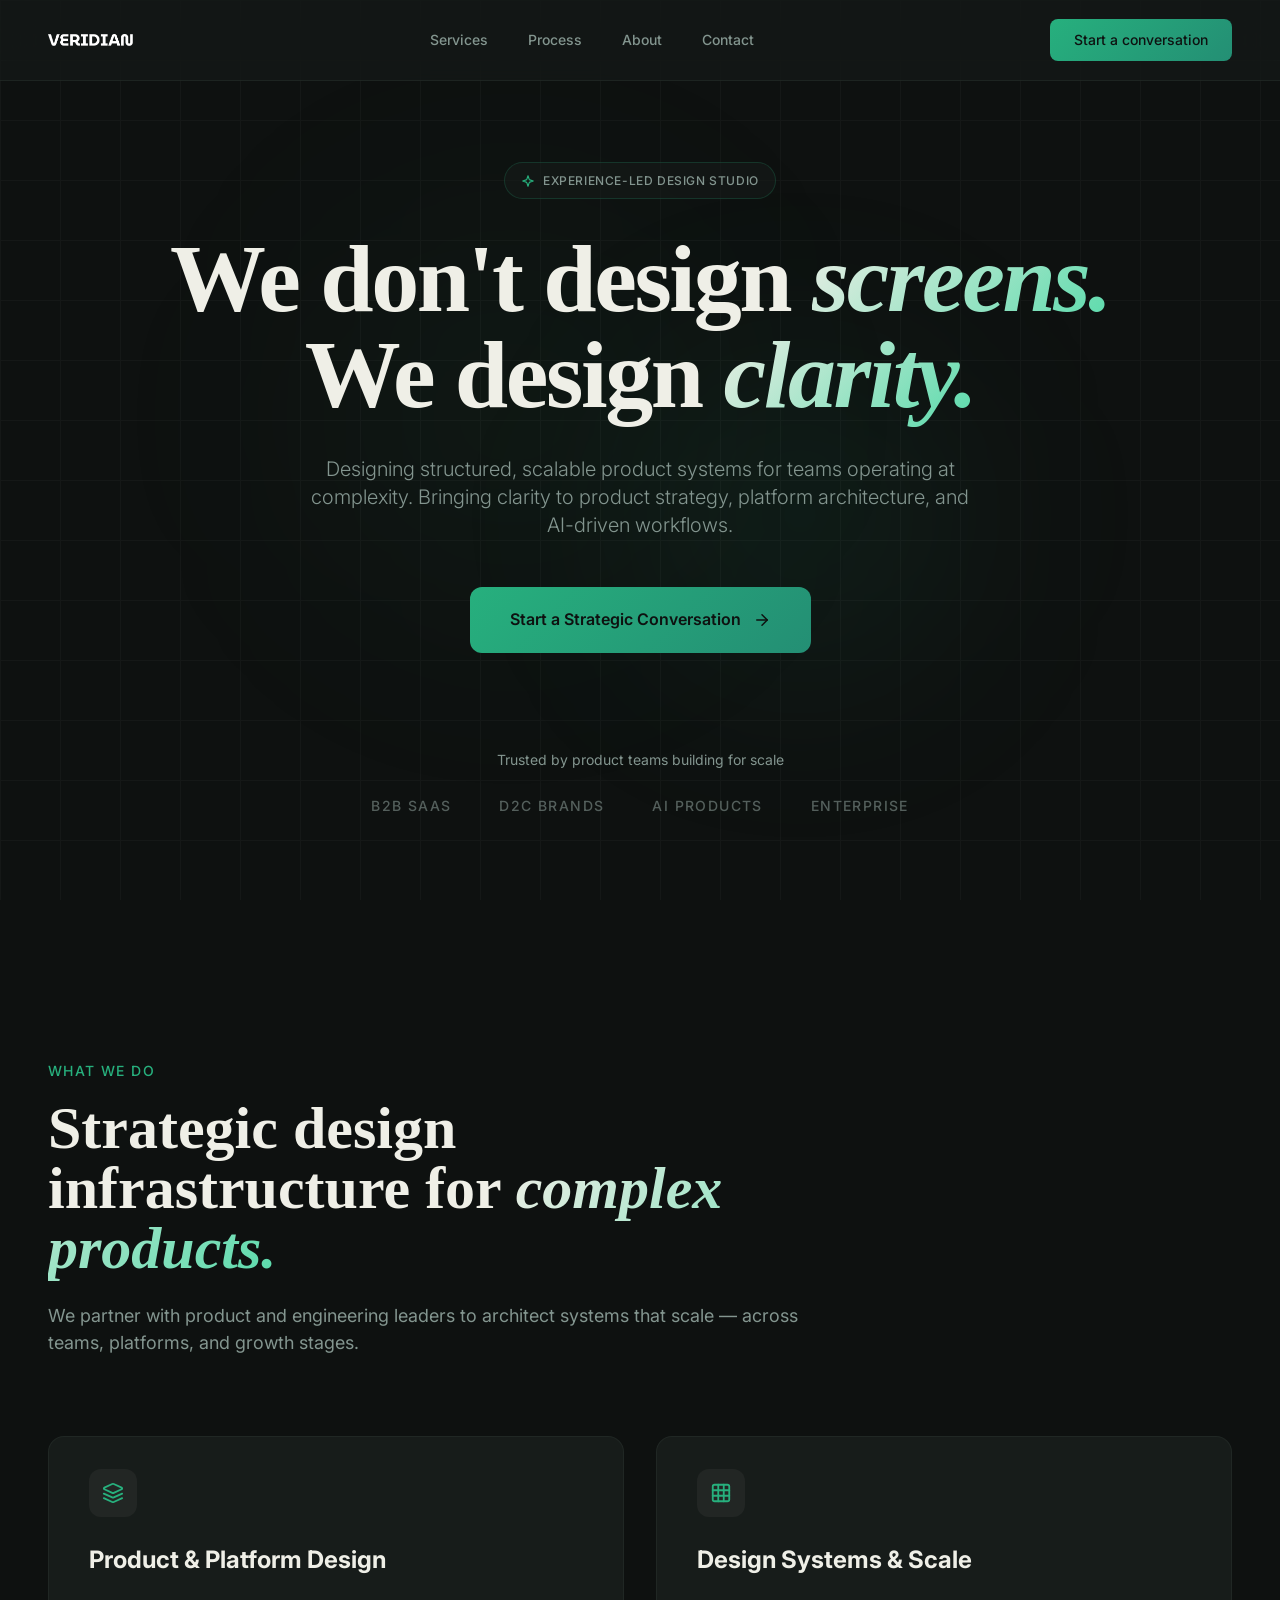
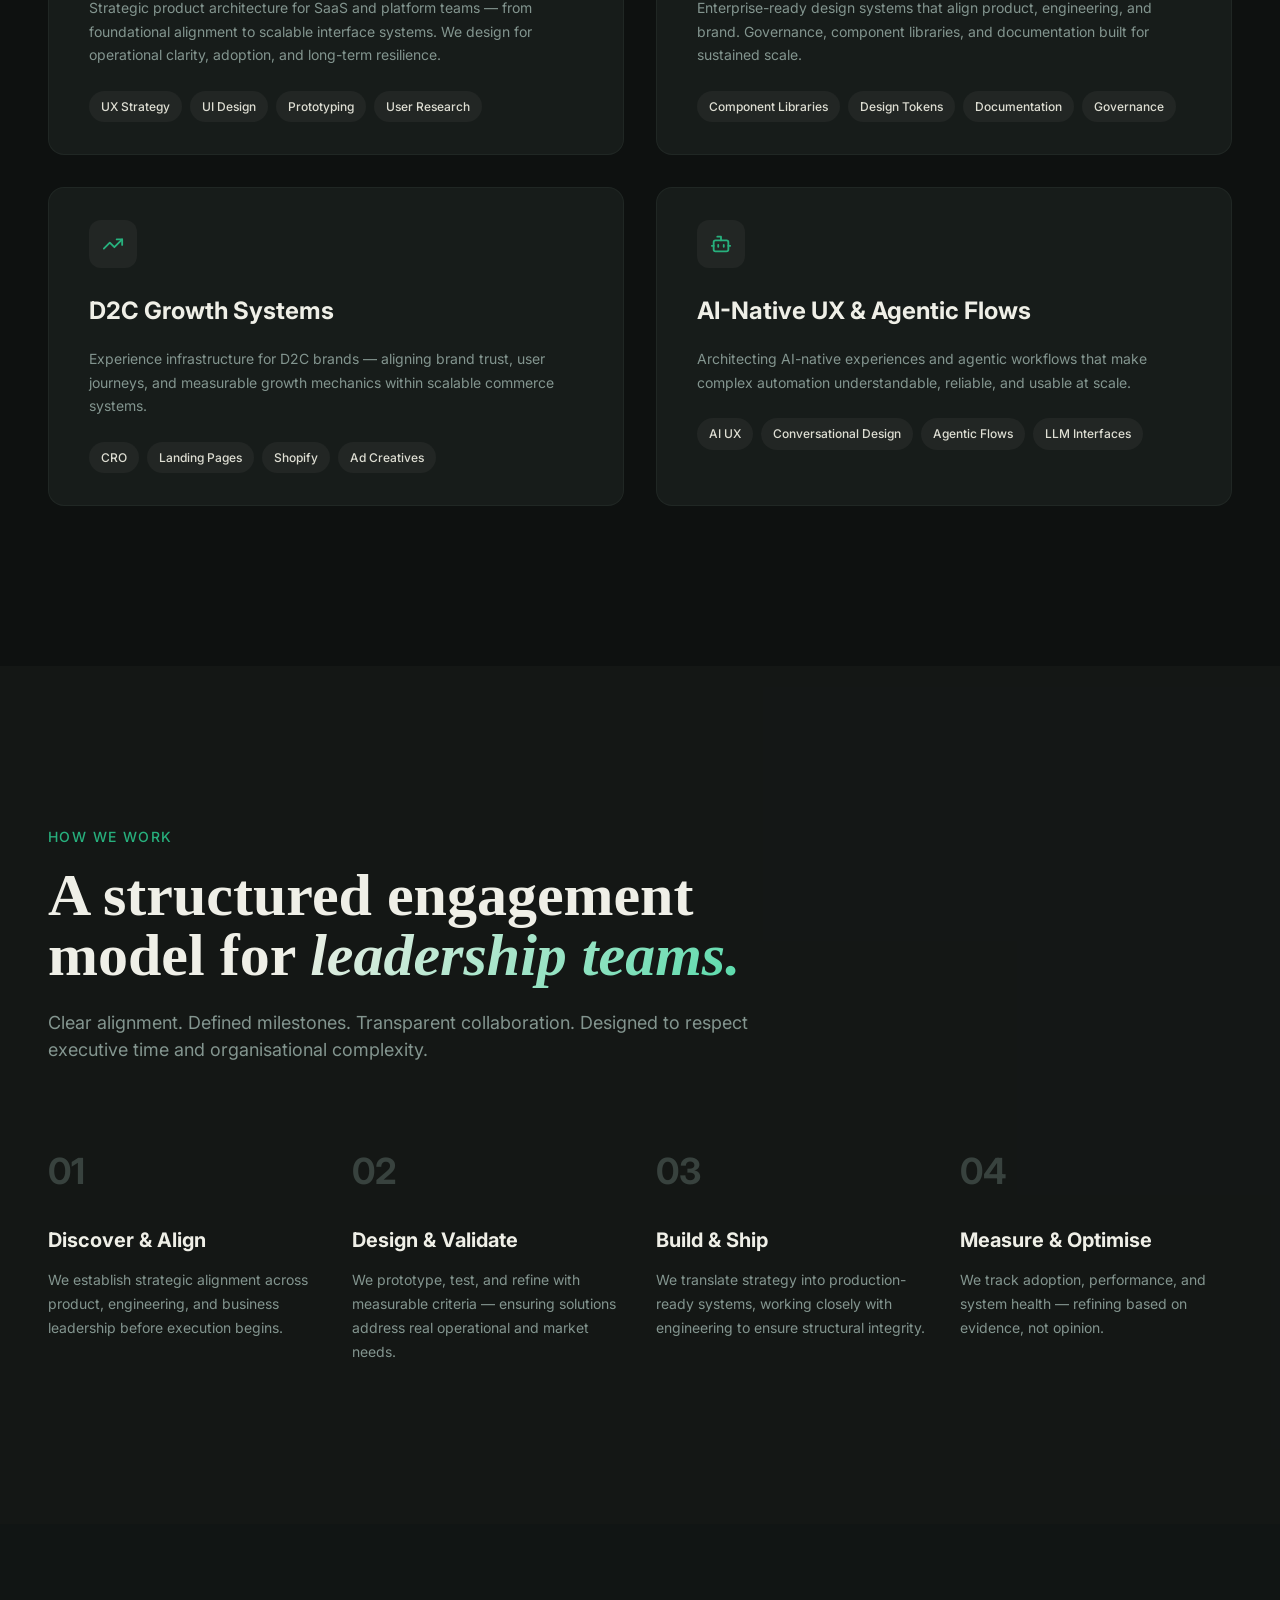
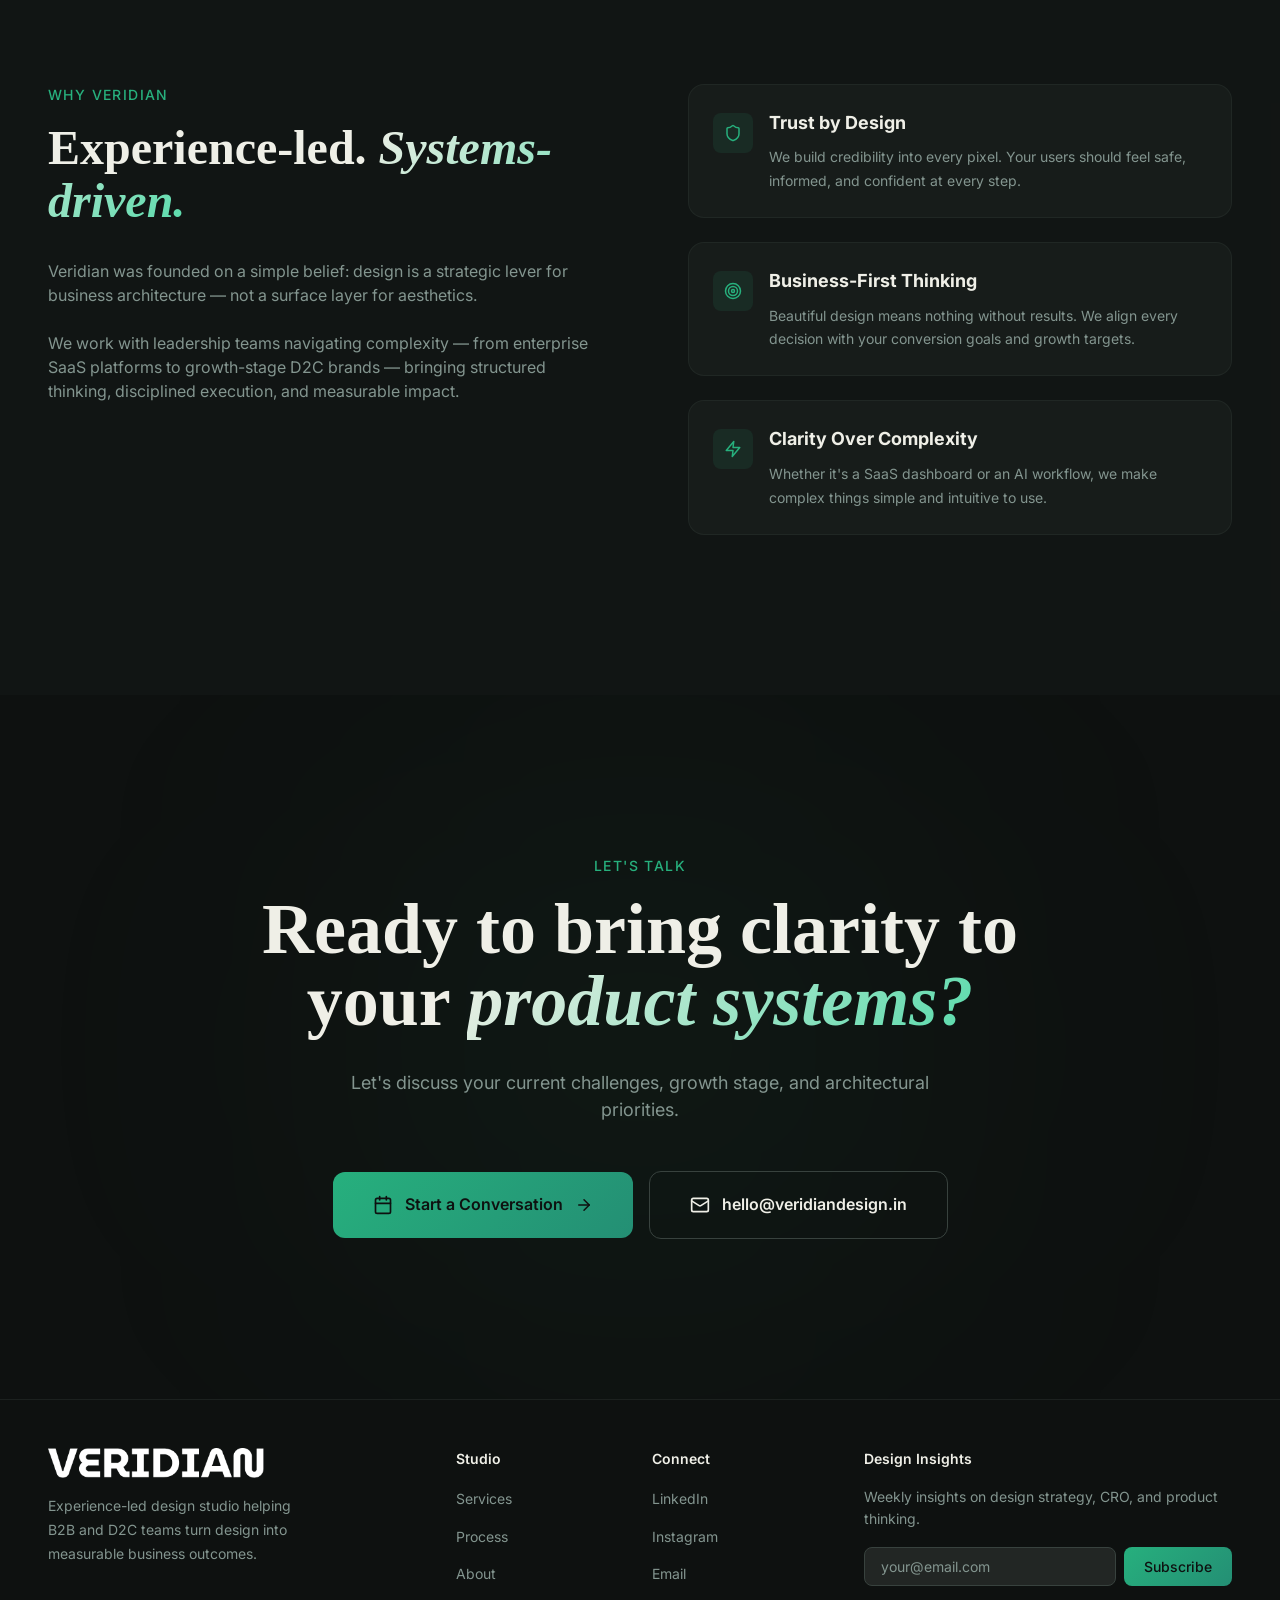
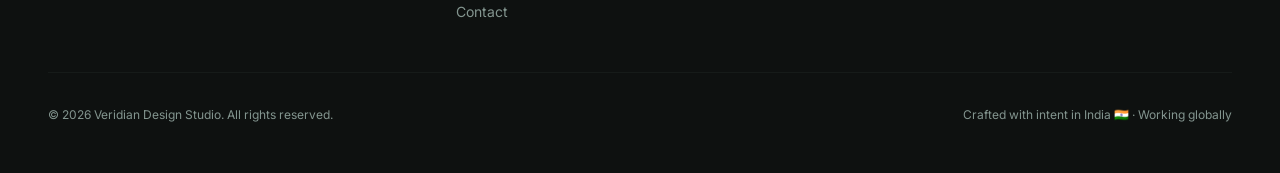
==== commit 2fb0b3a0: "About page Co-founder section rework & Contact page message box pop-up" ====
--- a/index.html
+++ b/index.html
@@ -1,464 +1,663 @@
 <!doctype html>
 <html lang="en">
-
-<head>
-  <meta charset="UTF-8" />
-  <meta name="viewport" content="width=device-width, initial-scale=1.0" />
-  <title>Veridian Design Studio — Experience-Led Design for B2B & D2C</title>
-  <meta name="description"
-    content="Veridian Design Studio simplifies complex product experiences, scales design systems, and aligns design with real business intent. India-based, globally trusted." />
-  <meta name="author" content="Veridian Design Studio" />
-  <meta property="og:title" content="Veridian Design Studio — We Design Outcomes, Not Screens" />
-  <meta property="og:description"
-    content="Experience-led design studio helping B2B SaaS and D2C brands drive conversions, adoption, and growth through strategic design." />
-  <meta property="og:type" content="website" />
-  <link rel="preconnect" href="https://fonts.googleapis.com" />
-  <link rel="preconnect" href="https://fonts.gstatic.com" crossorigin />
-  <link rel="icon" type="image/x-icon" href="images/veridian_favicon.ico">
-  <link
-    href="https://fonts.googleapis.com/css2?family=Inter:wght@300;400;500;600;700&family=Playfair+Display:ital,wght@0,400;0,500;0,600;0,700;1,400;1,500&display=swap"
-    rel="stylesheet" />
-  <link rel="stylesheet" href="css/style.css" />
-</head>
-
-<body>
-  <!-- Skip Navigation -->
-  <a href="#main-content" class="skip-link">Skip to main content</a>
-
-  <!-- ===== Navbar ===== -->
-  <nav class="navbar" role="navigation" aria-label="Main navigation">
-    <div class="container navbar-inner">
-      <a href="#" aria-label="Veridian Design Studio home">
-        <img class="nav-logo" src="images/logo.png" alt="Veridian Design Studio Logo" />
-      </a>
-      <div class="nav-links" role="menubar">
+  <head>
+    <meta charset="UTF-8" />
+    <meta name="viewport" content="width=device-width, initial-scale=1.0" />
+    <title>Veridian Design Studio — Experience-Led Design for B2B & D2C</title>
+    <meta
+      name="description"
+      content="Veridian Design Studio simplifies complex product experiences, scales design systems, and aligns design with real business intent. India-based, globally trusted."
+    />
+    <meta name="author" content="Veridian Design Studio" />
+    <meta
+      property="og:title"
+      content="Veridian Design Studio — We Design Outcomes, Not Screens"
+    />
+    <meta
+      property="og:description"
+      content="Experience-led design studio helping B2B SaaS and D2C brands drive conversions, adoption, and growth through strategic design."
+    />
+    <meta property="og:type" content="website" />
+    <link rel="preconnect" href="https://fonts.googleapis.com" />
+    <link rel="preconnect" href="https://fonts.gstatic.com" crossorigin />
+    <link
+      href="https://fonts.googleapis.com/css2?family=Inter:wght@300;400;500;600;700&family=Playfair+Display:ital,wght@0,400;0,500;0,600;0,700;1,400;1,500&display=swap"
+      rel="stylesheet"
+    />
+    <link rel="preconnect" href="https://fonts.googleapis.com" />
+    <link rel="preconnect" href="https://fonts.gstatic.com" crossorigin />
+    <link rel="preconnect" href="https://fonts.googleapis.com" />
+    <link rel="preconnect" href="https://fonts.gstatic.com" crossorigin />
+    <link
+      href="https://fonts.googleapis.com/css2?family=Libre+Baskerville:ital,wght@0,400..700;1,400..700&display=swap"
+      rel="stylesheet"
+    />
+    <link rel="stylesheet" href="css/style.css" />
+  </head>
+
+  <body>
+    <!-- Skip Navigation -->
+    <a href="#main-content" class="skip-link">Skip to main content</a>
+
+    <!-- ===== Navbar ===== -->
+    <nav class="navbar" role="navigation" aria-label="Main navigation">
+      <div class="container navbar-inner">
+        <a href="#" aria-label="Veridian Design Studio home">
+          <img
+            class="nav-logo"
+            src="images/logo.png"
+            alt="Veridian Design Studio Logo"
+          />
+        </a>
+        <div class="nav-links" role="menubar">
+          <a href="#services" role="menuitem">Services</a>
+          <a href="#process" role="menuitem">Process</a>
+          <a href="about.html" role="menuitem">About</a>
+          <a href="contact.html" role="menuitem">Contact</a>
+        </div>
+        <div class="nav-cta-wrap">
+          <a
+            href="https://cal.com/venkatesh-balasubramaniam"
+            target="_blank"
+            class="nav-cta"
+            >Start a conversation</a
+          >
+        </div>
+        <button
+          class="mobile-toggle"
+          aria-label="Toggle menu"
+          aria-expanded="false"
+          aria-controls="mobile-menu"
+        >
+          <svg
+            width="24"
+            height="24"
+            viewBox="0 0 24 24"
+            fill="none"
+            stroke="currentColor"
+            stroke-width="2"
+            stroke-linecap="round"
+            stroke-linejoin="round"
+            class="menu-icon"
+          >
+            <line x1="3" y1="6" x2="21" y2="6" />
+            <line x1="3" y1="12" x2="21" y2="12" />
+            <line x1="3" y1="18" x2="21" y2="18" />
+          </svg>
+          <svg
+            width="24"
+            height="24"
+            viewBox="0 0 24 24"
+            fill="none"
+            stroke="currentColor"
+            stroke-width="2"
+            stroke-linecap="round"
+            stroke-linejoin="round"
+            class="close-icon"
+            style="display: none"
+          >
+            <line x1="18" y1="6" x2="6" y2="18" />
+            <line x1="6" y1="6" x2="18" y2="18" />
+          </svg>
+        </button>
+      </div>
+      <div class="mobile-menu" id="mobile-menu" role="menu">
         <a href="#services" role="menuitem">Services</a>
         <a href="#process" role="menuitem">Process</a>
         <a href="about.html" role="menuitem">About</a>
         <a href="contact.html" role="menuitem">Contact</a>
+        <a
+          href="https://cal.com/venkatesh-balasubramaniam"
+          class="nav-cta"
+          role="menuitem"
+          >Start a conversation</a
+        >
       </div>
-      <div class="nav-cta-wrap">
-        <a href="https://cal.com/venkatesh-balasubramaniam" target="_blank" class="nav-cta">Start a conversation</a>
-      </div>
-      <button class="mobile-toggle" aria-label="Toggle menu" aria-expanded="false" aria-controls="mobile-menu">
-        <svg width="24" height="24" viewBox="0 0 24 24" fill="none" stroke="currentColor" stroke-width="2"
-          stroke-linecap="round" stroke-linejoin="round" class="menu-icon">
-          <line x1="3" y1="6" x2="21" y2="6" />
-          <line x1="3" y1="12" x2="21" y2="12" />
-          <line x1="3" y1="18" x2="21" y2="18" />
-        </svg>
-        <svg width="24" height="24" viewBox="0 0 24 24" fill="none" stroke="currentColor" stroke-width="2"
-          stroke-linecap="round" stroke-linejoin="round" class="close-icon" style="display: none">
-          <line x1="18" y1="6" x2="6" y2="18" />
-          <line x1="6" y1="6" x2="18" y2="18" />
-        </svg>
-      </button>
-    </div>
-    <div class="mobile-menu" id="mobile-menu" role="menu">
-      <a href="#services" role="menuitem">Services</a>
-      <a href="#process" role="menuitem">Process</a>
-      <a href="about.html" role="menuitem">About</a>
-      <a href="contact.html" role="menuitem">Contact</a>
-      <a href="https://cal.com/venkatesh-balasubramaniam" class="nav-cta" role="menuitem">Start a conversation</a>
-    </div>
-  </nav>
-
-  <!-- ===== Hero ===== -->
-  <section class="hero" aria-labelledby="hero-heading">
-    <div class="hero-bg-orb1" aria-hidden="true"></div>
-    <div class="hero-bg-orb2" aria-hidden="true"></div>
-    <div class="hero-grid" aria-hidden="true"></div>
-    <div class="container hero-content">
-      <div class="hero-badge fade-in">
-        <svg width="14" height="14" viewBox="0 0 24 24" fill="none" stroke="currentColor" stroke-width="2"
-          stroke-linecap="round" stroke-linejoin="round" aria-hidden="true">
-          <path
-            d="m12 3-1.912 5.813a2 2 0 0 1-1.275 1.275L3 12l5.813 1.912a2 2 0 0 1 1.275 1.275L12 21l1.912-5.813a2 2 0 0 1 1.275-1.275L21 12l-5.813-1.912a2 2 0 0 1-1.275-1.275L12 3Z" />
-        </svg>
-        <span>Experience-Led Design Studio</span>
-      </div>
-      <h1 id="hero-heading" class="fade-in delay-1">
-        We don't design <em class="text-gradient">screens.</em><br />
-        We design <em class="text-gradient">clarity.</em>
-      </h1>
-      <p class="hero-sub fade-in delay-2">
-        Designing structured, scalable product systems for teams operating at
-        complexity. Bringing clarity to product strategy, platform
-        architecture, and AI-driven workflows.
-      </p>
-      <div class="fade-in delay-3">
-        <a href="https://cal.com/venkatesh-balasubramaniam" target="_blank" class="cta-primary">
-          Start a Strategic Conversation
-          <svg width="18" height="18" viewBox="0 0 24 24" fill="none" stroke="currentColor" stroke-width="2"
-            stroke-linecap="round" stroke-linejoin="round" aria-hidden="true">
-            <path d="M5 12h14" />
-            <path d="m12 5 7 7-7 7" />
+    </nav>
+
+    <!-- ===== Hero ===== -->
+    <section class="hero" aria-labelledby="hero-heading">
+      <div class="hero-bg-orb1" aria-hidden="true"></div>
+      <div class="hero-bg-orb2" aria-hidden="true"></div>
+      <div class="hero-grid" aria-hidden="true"></div>
+      <div class="container hero-content">
+        <div class="hero-badge fade-in">
+          <svg
+            width="14"
+            height="14"
+            viewBox="0 0 24 24"
+            fill="none"
+            stroke="currentColor"
+            stroke-width="2"
+            stroke-linecap="round"
+            stroke-linejoin="round"
+            aria-hidden="true"
+          >
+            <path
+              d="m12 3-1.912 5.813a2 2 0 0 1-1.275 1.275L3 12l5.813 1.912a2 2 0 0 1 1.275 1.275L12 21l1.912-5.813a2 2 0 0 1 1.275-1.275L21 12l-5.813-1.912a2 2 0 0 1-1.275-1.275L12 3Z"
+            />
           </svg>
-        </a>
-      </div>
-      <div class="hero-trust fade-in delay-3">
-        <p>Trusted by product teams building for scale</p>
-        <div class="trust-items">
-          <span>B2B SaaS</span><span>D2C Brands</span><span>AI Products</span><span>Enterprise</span>
-        </div>
-      </div>
-    </div>
-  </section>
-
-  <!-- ===== Main Content ===== -->
-  <main id="main-content">
-    <!-- Services -->
-    <section id="services" class="section" aria-labelledby="services-heading">
-      <div class="container">
-        <div class="section-header fade-in delay-4">
-          <span class="section-label">What We Do</span>
-          <h2 id="services-heading" class="section-heading">
-            Strategic design infrastructure for
-            <em class="text-gradient">complex products.</em>
-          </h2>
-          <p class="section-sub">
-            We partner with product and engineering leaders to architect
-            systems that scale — across teams, platforms, and growth stages.
-          </p>
-        </div>
-        <div class="card-grid">
-          <div class="card fade-in delay-1">
-            <div class="card-icon" aria-hidden="true">
-              <svg width="22" height="22" viewBox="0 0 24 24" fill="none" stroke="currentColor" stroke-width="2"
-                stroke-linecap="round" stroke-linejoin="round">
-                <path
-                  d="m12.83 2.18a2 2 0 0 0-1.66 0L2.6 6.08a1 1 0 0 0 0 1.83l8.58 3.91a2 2 0 0 0 1.66 0l8.58-3.9a1 1 0 0 0 0-1.83Z" />
-                <path d="m22 17.65-9.17 4.16a2 2 0 0 1-1.66 0L2 17.65" />
-                <path d="m22 12.65-9.17 4.16a2 2 0 0 1-1.66 0L2 12.65" />
-              </svg>
-            </div>
-            <h3>Product &amp; Platform Design</h3>
-            <p>
-              Strategic product architecture for SaaS and platform teams —
-              from foundational alignment to scalable interface systems. We
-              design for operational clarity, adoption, and long-term
-              resilience.
-            </p>
-            <div class="tags">
-              <span class="tag">UX Strategy</span><span class="tag">UI Design</span><span
-                class="tag">Prototyping</span><span class="tag">User Research</span>
-            </div>
-          </div>
-          <div class="card fade-in delay-1">
-            <div class="card-icon" aria-hidden="true">
-              <svg width="22" height="22" viewBox="0 0 24 24" fill="none" stroke="currentColor" stroke-width="2"
-                stroke-linecap="round" stroke-linejoin="round">
-                <rect width="18" height="18" x="3" y="3" rx="2" />
-                <path d="M3 9h18" />
-                <path d="M3 15h18" />
-                <path d="M9 3v18" />
-                <path d="M15 3v18" />
-              </svg>
-            </div>
-            <h3>Design Systems &amp; Scale</h3>
-            <p>
-              Enterprise-ready design systems that align product, engineering,
-              and brand. Governance, component libraries, and documentation
-              built for sustained scale.
-            </p>
-            <div class="tags">
-              <span class="tag">Component Libraries</span><span class="tag">Design Tokens</span><span
-                class="tag">Documentation</span><span class="tag">Governance</span>
-            </div>
-          </div>
-          <div class="card fade-in delay-2">
-            <div class="card-icon" aria-hidden="true">
-              <svg width="22" height="22" viewBox="0 0 24 24" fill="none" stroke="currentColor" stroke-width="2"
-                stroke-linecap="round" stroke-linejoin="round">
-                <polyline points="22 7 13.5 15.5 8.5 10.5 2 17" />
-                <polyline points="16 7 22 7 22 13" />
-              </svg>
-            </div>
-            <h3>D2C Growth Systems</h3>
-            <p>
-              Experience infrastructure for D2C brands — aligning brand trust,
-              user journeys, and measurable growth mechanics within scalable
-              commerce systems.
-            </p>
-            <div class="tags">
-              <span class="tag">CRO</span><span class="tag">Landing Pages</span><span class="tag">Shopify</span><span
-                class="tag">Ad Creatives</span>
-            </div>
-          </div>
-          <div class="card fade-in delay-3">
-            <div class="card-icon" aria-hidden="true">
-              <svg width="22" height="22" viewBox="0 0 24 24" fill="none" stroke="currentColor" stroke-width="2"
-                stroke-linecap="round" stroke-linejoin="round">
-                <path d="M12 8V4H8" />
-                <rect width="16" height="12" x="4" y="8" rx="2" />
-                <path d="M2 14h2" />
-                <path d="M20 14h2" />
-                <path d="M15 13v2" />
-                <path d="M9 13v2" />
-              </svg>
-            </div>
-            <h3>AI-Native UX &amp; Agentic Flows</h3>
-            <p>
-              Architecting AI-native experiences and agentic workflows that
-              make complex automation understandable, reliable, and usable at
-              scale.
-            </p>
-            <div class="tags">
-              <span class="tag">AI UX</span><span class="tag">Conversational Design</span><span class="tag">Agentic
-                Flows</span><span class="tag">LLM Interfaces</span>
-            </div>
+          <span>Experience-Led Design Studio</span>
+        </div>
+        <h1 id="hero-heading" class="fade-in delay-1">
+          We don't design <em class="text-gradient">screens.</em><br />
+          <div class="hero-spacing">
+            We design <em class="text-gradient">clarity.</em>
+          </div>
+        </h1>
+        <p class="hero-sub fade-in delay-2">
+          Designing structured, scalable product systems for teams operating at
+          complexity. Bringing clarity to product strategy, platform
+          architecture, and AI-driven workflows.
+        </p>
+        <div class="fade-in delay-3">
+          <a
+            href="https://cal.com/venkatesh-balasubramaniam"
+            target="_blank"
+            class="cta-primary"
+          >
+            Start a Strategic Conversation
+            <svg
+              width="18"
+              height="18"
+              viewBox="0 0 24 24"
+              fill="none"
+              stroke="currentColor"
+              stroke-width="2"
+              stroke-linecap="round"
+              stroke-linejoin="round"
+              aria-hidden="true"
+            >
+              <path d="M5 12h14" />
+              <path d="m12 5 7 7-7 7" />
+            </svg>
+          </a>
+        </div>
+        <div class="hero-trust fade-in delay-3">
+          <p>Trusted by product teams building for scale</p>
+          <div class="trust-items">
+            <span>B2B SaaS</span><span>D2C Brands</span><span>AI Products</span
+            ><span>Enterprise</span>
           </div>
         </div>
       </div>
     </section>
 
-    <!-- Process -->
-    <section id="process" class="section" aria-labelledby="process-heading">
-      <div class="process-bg" aria-hidden="true"></div>
-      <div class="container" style="position: relative; z-index: 10">
-        <div class="section-header fade-in delay-1">
-          <span class="section-label">How We Work</span>
-          <h2 id="process-heading" class="section-heading">
-            A structured engagement model for
-            <em class="text-gradient">leadership teams.</em>
-          </h2>
-          <p class="section-sub">
-            Clear alignment. Defined milestones. Transparent collaboration.
-            Designed to respect executive time and organisational complexity.
+    <!-- ===== Main Content ===== -->
+    <main id="main-content">
+      <!-- Services -->
+      <section id="services" class="section" aria-labelledby="services-heading">
+        <div class="container">
+          <div class="section-header fade-in delay-4">
+            <span class="section-label">What We Do</span>
+            <h2 id="services-heading" class="section-heading">
+              Strategic design infrastructure for
+              <em class="text-gradient">complex products.</em>
+            </h2>
+            <p class="section-sub">
+              We partner with product and engineering leaders to architect
+              systems that scale — across teams, platforms, and growth stages.
+            </p>
+          </div>
+          <div class="card-grid">
+            <div class="card fade-in delay-1">
+              <div class="card-icon" aria-hidden="true">
+                <svg
+                  width="22"
+                  height="22"
+                  viewBox="0 0 24 24"
+                  fill="none"
+                  stroke="currentColor"
+                  stroke-width="2"
+                  stroke-linecap="round"
+                  stroke-linejoin="round"
+                >
+                  <path
+                    d="m12.83 2.18a2 2 0 0 0-1.66 0L2.6 6.08a1 1 0 0 0 0 1.83l8.58 3.91a2 2 0 0 0 1.66 0l8.58-3.9a1 1 0 0 0 0-1.83Z"
+                  />
+                  <path d="m22 17.65-9.17 4.16a2 2 0 0 1-1.66 0L2 17.65" />
+                  <path d="m22 12.65-9.17 4.16a2 2 0 0 1-1.66 0L2 12.65" />
+                </svg>
+              </div>
+              <h3>Product &amp; Platform Design</h3>
+              <p>
+                Strategic product architecture for SaaS and platform teams —
+                from foundational alignment to scalable interface systems. We
+                design for operational clarity, adoption, and long-term
+                resilience.
+              </p>
+              <div class="tags">
+                <span class="tag">UX Strategy</span
+                ><span class="tag">UI Design</span
+                ><span class="tag">Prototyping</span
+                ><span class="tag">User Research</span>
+              </div>
+            </div>
+            <div class="card fade-in delay-1">
+              <div class="card-icon" aria-hidden="true">
+                <svg
+                  width="22"
+                  height="22"
+                  viewBox="0 0 24 24"
+                  fill="none"
+                  stroke="currentColor"
+                  stroke-width="2"
+                  stroke-linecap="round"
+                  stroke-linejoin="round"
+                >
+                  <rect width="18" height="18" x="3" y="3" rx="2" />
+                  <path d="M3 9h18" />
+                  <path d="M3 15h18" />
+                  <path d="M9 3v18" />
+                  <path d="M15 3v18" />
+                </svg>
+              </div>
+              <h3>Design Systems &amp; Scale</h3>
+              <p>
+                Enterprise-ready design systems that align product, engineering,
+                and brand. Governance, component libraries, and documentation
+                built for sustained scale.
+              </p>
+              <div class="tags">
+                <span class="tag">Component Libraries</span
+                ><span class="tag">Design Tokens</span
+                ><span class="tag">Documentation</span
+                ><span class="tag">Governance</span>
+              </div>
+            </div>
+            <div class="card fade-in delay-2">
+              <div class="card-icon" aria-hidden="true">
+                <svg
+                  width="22"
+                  height="22"
+                  viewBox="0 0 24 24"
+                  fill="none"
+                  stroke="currentColor"
+                  stroke-width="2"
+                  stroke-linecap="round"
+                  stroke-linejoin="round"
+                >
+                  <polyline points="22 7 13.5 15.5 8.5 10.5 2 17" />
+                  <polyline points="16 7 22 7 22 13" />
+                </svg>
+              </div>
+              <h3>D2C Growth Systems</h3>
+              <p>
+                Experience infrastructure for D2C brands — aligning brand trust,
+                user journeys, and measurable growth mechanics within scalable
+                commerce systems.
+              </p>
+              <div class="tags">
+                <span class="tag">CRO</span
+                ><span class="tag">Landing Pages</span
+                ><span class="tag">Shopify</span
+                ><span class="tag">Ad Creatives</span>
+              </div>
+            </div>
+            <div class="card fade-in delay-3">
+              <div class="card-icon" aria-hidden="true">
+                <svg
+                  width="22"
+                  height="22"
+                  viewBox="0 0 24 24"
+                  fill="none"
+                  stroke="currentColor"
+                  stroke-width="2"
+                  stroke-linecap="round"
+                  stroke-linejoin="round"
+                >
+                  <path d="M12 8V4H8" />
+                  <rect width="16" height="12" x="4" y="8" rx="2" />
+                  <path d="M2 14h2" />
+                  <path d="M20 14h2" />
+                  <path d="M15 13v2" />
+                  <path d="M9 13v2" />
+                </svg>
+              </div>
+              <h3>AI-Native UX &amp; Agentic Flows</h3>
+              <p>
+                Architecting AI-native experiences and agentic workflows that
+                make complex automation understandable, reliable, and usable at
+                scale.
+              </p>
+              <div class="tags">
+                <span class="tag">AI UX</span
+                ><span class="tag">Conversational Design</span
+                ><span class="tag">Agentic Flows</span
+                ><span class="tag">LLM Interfaces</span>
+              </div>
+            </div>
+          </div>
+        </div>
+      </section>
+
+      <!-- Process -->
+      <section id="process" class="section" aria-labelledby="process-heading">
+        <div class="process-bg" aria-hidden="true"></div>
+        <div class="container" style="position: relative; z-index: 10">
+          <div class="section-header fade-in delay-1">
+            <span class="section-label">How We Work</span>
+            <h2 id="process-heading" class="section-heading">
+              A structured engagement model for
+              <em class="text-gradient">leadership teams.</em>
+            </h2>
+            <p class="section-sub">
+              Clear alignment. Defined milestones. Transparent collaboration.
+              Designed to respect executive time and organisational complexity.
+            </p>
+          </div>
+          <div class="process-grid">
+            <div class="step fade-in delay-1">
+              <div class="step-header">
+                <span class="step-number">01</span>
+              </div>
+              <h3>Discover &amp; Align</h3>
+              <p>
+                We establish strategic alignment across product, engineering,
+                and business leadership before execution begins.
+              </p>
+            </div>
+            <div class="step fade-in delay-1">
+              <div class="step-header">
+                <span class="step-number">02</span>
+              </div>
+              <h3>Design &amp; Validate</h3>
+              <p>
+                We prototype, test, and refine with measurable criteria —
+                ensuring solutions address real operational and market needs.
+              </p>
+            </div>
+            <div class="step fade-in delay-2">
+              <div class="step-header">
+                <span class="step-number">03</span>
+              </div>
+              <h3>Build &amp; Ship</h3>
+              <p>
+                We translate strategy into production-ready systems, working
+                closely with engineering to ensure structural integrity.
+              </p>
+            </div>
+            <div class="step fade-in delay-3">
+              <div class="step-header">
+                <span class="step-number">04</span>
+              </div>
+              <h3>Measure &amp; Optimise</h3>
+              <p>
+                We track adoption, performance, and system health — refining
+                based on evidence, not opinion.
+              </p>
+            </div>
+          </div>
+        </div>
+      </section>
+
+      <!-- About -->
+      <section id="about" class="section" aria-labelledby="about-heading">
+        <div class="about-bg" aria-hidden="true"></div>
+        <div class="container" style="position: relative; z-index: 10">
+          <div class="about-grid">
+            <div class="about-story fade-in delay-1">
+              <span class="section-label">Why Veridian</span>
+              <h2 id="about-heading">
+                Experience-led. <em class="text-gradient">Systems-driven.</em>
+              </h2>
+              <div class="prose">
+                <p>
+                  Veridian was founded on a simple belief: design is a strategic
+                  lever for business architecture — not a surface layer for
+                  aesthetics.
+                </p>
+                <p>
+                  We work with leadership teams navigating complexity — from
+                  enterprise SaaS platforms to growth-stage D2C brands —
+                  bringing structured thinking, disciplined execution, and
+                  measurable impact.
+                </p>
+              </div>
+            </div>
+            <div class="values-list fade-in delay-2">
+              <div class="value-card">
+                <div class="value-icon" aria-hidden="true">
+                  <svg
+                    width="18"
+                    height="18"
+                    viewBox="0 0 24 24"
+                    fill="none"
+                    stroke="currentColor"
+                    stroke-width="2"
+                    stroke-linecap="round"
+                    stroke-linejoin="round"
+                  >
+                    <path
+                      d="M20 13c0 5-3.5 7.5-7.66 8.95a1 1 0 0 1-.67-.01C7.5 20.5 4 18 4 13V6a1 1 0 0 1 1-1c2 0 4.5-1.2 6.24-2.72a1.17 1.17 0 0 1 1.52 0C14.51 3.81 17 5 19 5a1 1 0 0 1 1 1z"
+                    />
+                  </svg>
+                </div>
+                <div>
+                  <h3>Trust by Design</h3>
+                  <p>
+                    We build credibility into every pixel. Your users should
+                    feel safe, informed, and confident at every step.
+                  </p>
+                </div>
+              </div>
+              <div class="value-card">
+                <div class="value-icon" aria-hidden="true">
+                  <svg
+                    width="18"
+                    height="18"
+                    viewBox="0 0 24 24"
+                    fill="none"
+                    stroke="currentColor"
+                    stroke-width="2"
+                    stroke-linecap="round"
+                    stroke-linejoin="round"
+                  >
+                    <circle cx="12" cy="12" r="10" />
+                    <circle cx="12" cy="12" r="6" />
+                    <circle cx="12" cy="12" r="2" />
+                  </svg>
+                </div>
+                <div>
+                  <h3>Business-First Thinking</h3>
+                  <p>
+                    Beautiful design means nothing without results. We align
+                    every decision with your conversion goals and growth
+                    targets.
+                  </p>
+                </div>
+              </div>
+              <div class="value-card">
+                <div class="value-icon" aria-hidden="true">
+                  <svg
+                    width="18"
+                    height="18"
+                    viewBox="0 0 24 24"
+                    fill="none"
+                    stroke="currentColor"
+                    stroke-width="2"
+                    stroke-linecap="round"
+                    stroke-linejoin="round"
+                  >
+                    <path d="M13 2 3 14h9l-1 8 10-12h-9l1-8z" />
+                  </svg>
+                </div>
+                <div>
+                  <h3>Clarity Over Complexity</h3>
+                  <p>
+                    Whether it's a SaaS dashboard or an AI workflow, we make
+                    complex things simple and intuitive to use.
+                  </p>
+                </div>
+              </div>
+            </div>
+          </div>
+        </div>
+      </section>
+
+      <!-- CTA -->
+      <section
+        id="contact"
+        class="section cta-section"
+        aria-labelledby="cta-heading"
+      >
+        <div class="cta-glow" aria-hidden="true"></div>
+        <div class="container" style="position: relative; z-index: 10">
+          <div class="fade-in delay-3" style="max-width: 56rem; margin: 0 auto">
+            <span class="section-label">Let's Talk</span>
+            <h2 id="cta-heading">
+              Ready to bring clarity to your
+              <em class="text-gradient">product systems?</em>
+            </h2>
+            <p class="section-sub">
+              Let's discuss your current challenges, growth stage, and
+              architectural priorities.
+            </p>
+            <div class="cta-buttons">
+              <a
+                href="https://cal.com/venkatesh-balasubramaniam"
+                target="_blank"
+                rel="noopener noreferrer"
+                class="cta-primary fade-in delay-3"
+              >
+                <svg
+                  width="20"
+                  height="20"
+                  viewBox="0 0 24 24"
+                  fill="none"
+                  stroke="currentColor"
+                  stroke-width="2"
+                  stroke-linecap="round"
+                  stroke-linejoin="round"
+                  aria-hidden="true"
+                >
+                  <path d="M8 2v4" />
+                  <path d="M16 2v4" />
+                  <rect width="18" height="18" x="3" y="4" rx="2" />
+                  <path d="M3 10h18" />
+                </svg>
+                Start a Conversation
+                <svg
+                  width="18"
+                  height="18"
+                  viewBox="0 0 24 24"
+                  fill="none"
+                  stroke="currentColor"
+                  stroke-width="2"
+                  stroke-linecap="round"
+                  stroke-linejoin="round"
+                  aria-hidden="true"
+                >
+                  <path d="M5 12h14" />
+                  <path d="m12 5 7 7-7 7" />
+                </svg>
+              </a>
+              <a
+                href="mailto:hello@veridiandesign.in"
+                onclick="handleMailto(event, 'hello@veridiandesign.in')"
+                class="cta-secondary fade-in delay-3"
+              >
+                <svg
+                  width="20"
+                  height="20"
+                  viewBox="0 0 24 24"
+                  fill="none"
+                  stroke="currentColor"
+                  stroke-width="2"
+                  stroke-linecap="round"
+                  stroke-linejoin="round"
+                  aria-hidden="true"
+                >
+                  <rect width="20" height="16" x="2" y="4" rx="2" />
+                  <path d="m22 7-8.97 5.7a1.94 1.94 0 0 1-2.06 0L2 7" />
+                </svg>
+                hello@veridiandesign.in
+              </a>
+            </div>
+          </div>
+        </div>
+      </section>
+    </main>
+
+    <!-- ===== Footer ===== -->
+    <footer class="footer fade-in" role="contentinfo">
+      <div class="container">
+        <div class="footer-grid">
+          <div class="footer-brand">
+            <img src="images/logo.png" alt="Veridian Design Studio Logo" />
+            <p>
+              Experience-led design studio helping B2B and D2C teams turn design
+              into measurable business outcomes.
+            </p>
+          </div>
+          <div class="footer-links">
+            <div>
+              <h4>Studio</h4>
+              <ul>
+                <li><a href="#services">Services</a></li>
+                <li><a href="#process">Process</a></li>
+                <li><a href="about.html">About</a></li>
+                <li><a href="contact.html">Contact</a></li>
+              </ul>
+            </div>
+            <div>
+              <h4>Connect</h4>
+              <ul>
+                <li>
+                  <a
+                    href="https://www.linkedin.com/company/veridian-design-studio/"
+                    target="_blank"
+                    >LinkedIn</a
+                  >
+                </li>
+                <li>
+                  <a
+                    href="https://www.instagram.com/veridiandesignstudio/"
+                    target="_blank"
+                    >Instagram</a
+                  >
+                </li>
+                <li>
+                  <a
+                    href="mailto:hello@veridiandesign.in"
+                    onclick="handleMailto(event, 'hello@veridiandesign.in')"
+                    >Email</a
+                  >
+                </li>
+              </ul>
+            </div>
+          </div>
+          <div class="footer-newsletter">
+            <h4>Design Insights</h4>
+            <p>
+              Weekly insights on design strategy, CRO, and product thinking.
+            </p>
+            <form class="newsletter-form" onsubmit="event.preventDefault()">
+              <label for="newsletter-email" class="sr-only"
+                >Email address</label
+              >
+              <input
+                type="email"
+                id="newsletter-email"
+                placeholder="your@email.com"
+                required
+              />
+              <button type="submit">Subscribe</button>
+            </form>
+          </div>
+        </div>
+        <div class="footer-bottom">
+          <p>
+            &copy;
+            <script>
+              document.write(new Date().getFullYear());
+            </script>
+            Veridian Design Studio. All rights reserved.
           </p>
-        </div>
-        <div class="process-grid">
-          <div class="step fade-in delay-1">
-            <div class="step-header">
-              <span class="step-number">01</span>
-            </div>
-            <h3>Discover &amp; Align</h3>
-            <p>
-              We establish strategic alignment across product, engineering,
-              and business leadership before execution begins.
-            </p>
-          </div>
-          <div class="step fade-in delay-1">
-            <div class="step-header">
-              <span class="step-number">02</span>
-            </div>
-            <h3>Design &amp; Validate</h3>
-            <p>
-              We prototype, test, and refine with measurable criteria —
-              ensuring solutions address real operational and market needs.
-            </p>
-          </div>
-          <div class="step fade-in delay-2">
-            <div class="step-header">
-              <span class="step-number">03</span>
-            </div>
-            <h3>Build &amp; Ship</h3>
-            <p>
-              We translate strategy into production-ready systems, working
-              closely with engineering to ensure structural integrity.
-            </p>
-          </div>
-          <div class="step fade-in delay-3">
-            <div class="step-header">
-              <span class="step-number">04</span>
-            </div>
-            <h3>Measure &amp; Optimise</h3>
-            <p>
-              We track adoption, performance, and system health — refining
-              based on evidence, not opinion.
-            </p>
-          </div>
+          <p>Crafted with intent in India 🇮🇳 · Working globally</p>
         </div>
       </div>
-    </section>
-
-    <!-- About -->
-    <section id="about" class="section" aria-labelledby="about-heading">
-      <div class="about-bg" aria-hidden="true"></div>
-      <div class="container" style="position: relative; z-index: 10">
-        <div class="about-grid">
-          <div class="about-story fade-in delay-1">
-            <span class="section-label">Why Veridian</span>
-            <h2 id="about-heading">
-              Experience-led. <em class="text-gradient">Systems-driven.</em>
-            </h2>
-            <div class="prose">
-              <p>
-                Veridian was founded on a simple belief: design is a strategic
-                lever for business architecture — not a surface layer for
-                aesthetics.
-              </p>
-              <p>
-                We work with leadership teams navigating complexity — from
-                enterprise SaaS platforms to growth-stage D2C brands —
-                bringing structured thinking, disciplined execution, and
-                measurable impact.
-              </p>
-            </div>
-          </div>
-          <div class="values-list fade-in delay-2">
-            <div class="value-card">
-              <div class="value-icon" aria-hidden="true">
-                <svg width="18" height="18" viewBox="0 0 24 24" fill="none" stroke="currentColor" stroke-width="2"
-                  stroke-linecap="round" stroke-linejoin="round">
-                  <path
-                    d="M20 13c0 5-3.5 7.5-7.66 8.95a1 1 0 0 1-.67-.01C7.5 20.5 4 18 4 13V6a1 1 0 0 1 1-1c2 0 4.5-1.2 6.24-2.72a1.17 1.17 0 0 1 1.52 0C14.51 3.81 17 5 19 5a1 1 0 0 1 1 1z" />
-                </svg>
-              </div>
-              <div>
-                <h3>Trust by Design</h3>
-                <p>
-                  We build credibility into every pixel. Your users should
-                  feel safe, informed, and confident at every step.
-                </p>
-              </div>
-            </div>
-            <div class="value-card">
-              <div class="value-icon" aria-hidden="true">
-                <svg width="18" height="18" viewBox="0 0 24 24" fill="none" stroke="currentColor" stroke-width="2"
-                  stroke-linecap="round" stroke-linejoin="round">
-                  <circle cx="12" cy="12" r="10" />
-                  <circle cx="12" cy="12" r="6" />
-                  <circle cx="12" cy="12" r="2" />
-                </svg>
-              </div>
-              <div>
-                <h3>Business-First Thinking</h3>
-                <p>
-                  Beautiful design means nothing without results. We align
-                  every decision with your conversion goals and growth
-                  targets.
-                </p>
-              </div>
-            </div>
-            <div class="value-card">
-              <div class="value-icon" aria-hidden="true">
-                <svg width="18" height="18" viewBox="0 0 24 24" fill="none" stroke="currentColor" stroke-width="2"
-                  stroke-linecap="round" stroke-linejoin="round">
-                  <path d="M13 2 3 14h9l-1 8 10-12h-9l1-8z" />
-                </svg>
-              </div>
-              <div>
-                <h3>Clarity Over Complexity</h3>
-                <p>
-                  Whether it's a SaaS dashboard or an AI workflow, we make
-                  complex things simple and intuitive to use.
-                </p>
-              </div>
-            </div>
-          </div>
-        </div>
-      </div>
-    </section>
-
-    <!-- CTA -->
-    <section id="contact" class="section cta-section" aria-labelledby="cta-heading">
-      <div class="cta-glow" aria-hidden="true"></div>
-      <div class="container" style="position: relative; z-index: 10">
-        <div class="fade-in delay-3" style="max-width: 56rem; margin: 0 auto">
-          <span class="section-label">Let's Talk</span>
-          <h2 id="cta-heading">
-            Ready to bring clarity to your
-            <em class="text-gradient">product systems?</em>
-          </h2>
-          <p class="section-sub">
-            Let's discuss your current challenges, growth stage, and
-            architectural priorities.
-          </p>
-          <div class="cta-buttons">
-            <a href="https://cal.com/venkatesh-balasubramaniam" target="_blank" rel="noopener noreferrer"
-              class="cta-primary fade-in delay-3">
-              <svg width="20" height="20" viewBox="0 0 24 24" fill="none" stroke="currentColor" stroke-width="2"
-                stroke-linecap="round" stroke-linejoin="round" aria-hidden="true">
-                <path d="M8 2v4" />
-                <path d="M16 2v4" />
-                <rect width="18" height="18" x="3" y="4" rx="2" />
-                <path d="M3 10h18" />
-              </svg>
-              Start a Conversation
-              <svg width="18" height="18" viewBox="0 0 24 24" fill="none" stroke="currentColor" stroke-width="2"
-                stroke-linecap="round" stroke-linejoin="round" aria-hidden="true">
-                <path d="M5 12h14" />
-                <path d="m12 5 7 7-7 7" />
-              </svg>
-            </a>
-            <a href="mailto:hello@veridiandesign.in" onclick="handleMailto(event, 'hello@veridiandesign.in')"
-              class="cta-secondary fade-in delay-3">
-              <svg width="20" height="20" viewBox="0 0 24 24" fill="none" stroke="currentColor" stroke-width="2"
-                stroke-linecap="round" stroke-linejoin="round" aria-hidden="true">
-                <rect width="20" height="16" x="2" y="4" rx="2" />
-                <path d="m22 7-8.97 5.7a1.94 1.94 0 0 1-2.06 0L2 7" />
-              </svg>
-              hello@veridiandesign.in
-            </a>
-          </div>
-        </div>
-      </div>
-    </section>
-  </main>
-
-  <!-- ===== Footer ===== -->
-  <footer class="footer fade-in" role="contentinfo">
-    <div class="container">
-      <div class="footer-grid">
-        <div class="footer-brand">
-          <img src="images/logo.png" alt="Veridian Design Studio Logo" />
-          <p>
-            Experience-led design studio helping B2B and D2C teams turn design
-            into measurable business outcomes.
-          </p>
-        </div>
-        <div class="footer-links">
-          <div>
-            <h4>Studio</h4>
-            <ul>
-              <li><a href="#services">Services</a></li>
-              <li><a href="#process">Process</a></li>
-              <li><a href="about.html">About</a></li>
-              <li><a href="contact.html">Contact</a></li>
-            </ul>
-          </div>
-          <div>
-            <h4>Connect</h4>
-            <ul>
-              <li>
-                <a href="https://www.linkedin.com/company/veridian-design-studio/" target="_blank">LinkedIn</a>
-              </li>
-              <li>
-                <a href="https://www.instagram.com/veridiandesignstudio/" target="_blank">Instagram</a>
-              </li>
-              <li>
-                <a href="mailto:hello@veridiandesign.in"
-                  onclick="handleMailto(event, 'hello@veridiandesign.in')">Email</a>
-              </li>
-            </ul>
-          </div>
-        </div>
-        <div class="footer-newsletter">
-          <h4>Design Insights</h4>
-          <p>
-            Weekly insights on design strategy, CRO, and product thinking.
-          </p>
-          <form class="newsletter-form" onsubmit="event.preventDefault()">
-            <label for="newsletter-email" class="sr-only">Email address</label>
-            <input type="email" id="newsletter-email" placeholder="your@email.com" required />
-            <button type="submit">Subscribe</button>
-          </form>
-        </div>
-      </div>
-      <div class="footer-bottom">
-        <p>
-          &copy;
-          <script>
-            document.write(new Date().getFullYear());
-          </script>
-          Veridian Design Studio. All rights reserved.
-        </p>
-        <p>Crafted with intent in India 🇮🇳 · Working globally</p>
-      </div>
-    </div>
-  </footer>
-</body>
-<script src="js/script.js"></script>
-
-</html>+    </footer>
+  </body>
+  <script src="js/script.js"></script>
+</html>
--- a/css/style.css
+++ b/css/style.css
@@ -308,7 +308,7 @@
 .hero h1 {
   font-size: 2.2rem;
   font-weight: 700;
-  line-height: 1;
+  line-height: 0.75;
   letter-spacing: -0.015em;
   margin-bottom: 3rem;
 }
@@ -405,6 +405,7 @@
 }
 .section-header {
   max-width: 48rem;
+  margin-bottom: 5rem;
 }
 
 /* ===== Card Grid ===== */
@@ -462,8 +463,7 @@
 }
 
 /* ===== Process ===== */
-.process-bg,
-.founder-bg {
+.process-bg {
   position: absolute;
   inset: 0;
   background: hsla(160, 6%, 14%, 0.3);
@@ -1265,35 +1265,90 @@
   opacity: 0.9;
 }
 
-.form-success {
-  display: none;
+/* ===== Success Modal ===== */
+.success-modal-overlay {
+  position: fixed;
+  inset: 0;
+  background: hsla(160, 10%, 4%, 0.75);
+  backdrop-filter: blur(6px);
+  -webkit-backdrop-filter: blur(6px);
+  z-index: 200;
+  display: flex;
+  align-items: center;
+  justify-content: center;
+  padding: 1.5rem;
+  opacity: 0;
+  pointer-events: none;
+  transition: opacity 0.3s ease;
+}
+.success-modal-overlay.visible {
+  opacity: 1;
+  pointer-events: all;
+}
+.success-modal {
+  background: var(--card);
+  border: 1px solid var(--border-half);
+  border-radius: 1.25rem;
+  padding: 2.5rem 2rem;
+  max-width: 420px;
+  width: 100%;
   text-align: center;
-  padding: 3rem 1rem;
-}
-.form-success.visible {
-  display: block;
-}
-.form-success .success-icon {
-  width: 3rem;
-  height: 3rem;
+  transform: translateY(24px) scale(0.97);
+  transition:
+    transform 0.35s ease,
+    opacity 0.35s ease;
+  opacity: 0;
+  position: relative;
+}
+.success-modal-overlay.visible .success-modal {
+  transform: translateY(0) scale(1);
+  opacity: 1;
+}
+.success-modal .success-icon {
+  width: 3.5rem;
+  height: 3.5rem;
   border-radius: 50%;
   background: var(--primary-20);
   display: flex;
   align-items: center;
   justify-content: center;
-  margin: 0 auto 1rem;
+  margin: 0 auto 1.25rem;
   color: var(--primary);
 }
-.form-success h3 {
-  font-family: "Inter", serif;
+.success-modal h3 {
+  font-family: "Inter", sans-serif;
   font-size: 1.5rem;
   font-weight: 600;
   color: var(--fg);
   margin-bottom: 0.75rem;
 }
-.form-success p {
+.success-modal p {
   font-size: 0.9rem;
   color: var(--muted-fg);
+  line-height: 1.6;
+  margin-bottom: 1.75rem;
+}
+.success-modal-close {
+  display: inline-flex;
+  align-items: center;
+  justify-content: center;
+  padding: 0.625rem 2rem;
+  border-radius: 0.625rem;
+  background: var(--hero-gradient);
+  color: var(--primary-fg);
+  font-size: 0.9rem;
+  font-weight: 600;
+  font-family: "Inter", sans-serif;
+  cursor: pointer;
+  transition: opacity 0.2s;
+  border: none;
+}
+.success-modal-close:hover {
+  opacity: 0.85;
+}
+/* Keep the old .form-success hidden — no longer used */
+.form-success {
+  display: none !important;
 }
 
 .contact-bg-orb1 {
@@ -1487,11 +1542,12 @@
   margin-bottom: 2rem;
 }
 .about-tagline-inner h1 {
-  font-size: 2.2rem;
+  font-family: serif;
+  font-size: 2.75rem;
   font-weight: 700;
   line-height: 1.1;
-  letter-spacing: -0.015em;
-  margin-bottom: 3rem;
+  letter-spacing: -0.02em;
+  margin-bottom: 2rem;
 }
 .about-tagline-inner h1 em {
   font-style: italic;
@@ -1505,8 +1561,10 @@
   margin: 0 auto 3rem;
   font-weight: 300;
 }
+
 .about-stats-row {
   display: grid;
+  grid-template-columns: 1fr 1fr;
   margin-top: 3.5rem;
   border: 1px solid var(--border-half);
   border-radius: 1rem;
@@ -1748,6 +1806,87 @@
   border-radius: 3px;
 }
 
+/* --- Co-Founders Section --- */
+
+/* Section-level intro: label + heading + subtext above the two cards */
+.cofounder-intro {
+  text-align: center;
+  max-width: 48rem;
+  margin: 0 auto 4rem;
+}
+.cofounder-intro .section-label {
+  margin-bottom: 1rem;
+}
+.cofounder-intro .section-heading {
+  margin-bottom: 1rem;
+}
+.cofounder-intro .cofounder-sub {
+  font-size: 1rem;
+  color: var(--muted-fg);
+  line-height: 1.7;
+}
+
+/* Two-card grid — stacks on mobile, side by side at 900px+ */
+.cofounder-grid {
+  display: grid;
+  grid-template-columns: 1fr;
+  gap: 3rem;
+}
+@media (min-width: 900px) {
+  .cofounder-grid {
+    grid-template-columns: 1fr 1fr;
+  }
+}
+
+/* Each co-founder card — flex column so bio can push info grid down */
+.cofounder-card {
+  background: var(--card);
+  border: 1px solid var(--border-half);
+  border-radius: 1.25rem;
+  padding: 2rem;
+  display: flex;
+  flex-direction: column;
+  gap: 0;
+  height: 100%;
+}
+.cofounder-card .founder-img-wrap {
+  margin-bottom: 1.5rem;
+}
+
+/* Photo inside the card — narrower than the old full-column photo */
+.cofounder-card .founder-img-wrap {
+  width: 100%;
+  display: flex;
+  justify-content: center;
+}
+.cofounder-card .founder-img-inner {
+  position: relative;
+  display: inline-block;
+  line-height: 0;
+  padding-bottom: 16px;
+  padding-right: 16px;
+  width: 100%;
+  max-width: 260px;
+}
+.cofounder-card .founder-img {
+  border-radius: 1rem;
+  width: 100%;
+  aspect-ratio: 4/5;
+  object-fit: cover;
+  box-shadow: var(--card-shadow);
+}
+
+/* Bio fills remaining card height so info grid pins to bottom */
+.cofounder-card .cofounder-bio {
+  display: flex;
+  flex-direction: column;
+  flex: 1;
+}
+.cofounder-card .cofounder-bio .founder-info-grid {
+  margin-top: auto;
+  padding-top: 2rem;
+}
+
 /* --- Founder Section overrides for about page --- */
 .section-alt {
   background: hsla(160, 6%, 14%, 0.2);
@@ -1767,10 +1906,7 @@
 }
 @media (min-width: 768px) {
   .about-tagline-inner h1 {
-    font-size: 4.5rem;
-    line-height: 1;
-    letter-spacing: -0.025em;
-    margin-bottom: 2rem;
+    font-size: 3.75rem;
   }
   .about-value-pill:nth-child(2n) {
     display: inline-flex;
@@ -1787,7 +1923,7 @@
 }
 @media (min-width: 1024px) {
   .about-tagline-inner h1 {
-    font-size: 6rem;
+    font-size: 4.5rem;
   }
   .slide-card {
     flex: 0 0 calc(33.333% - 0.833rem);
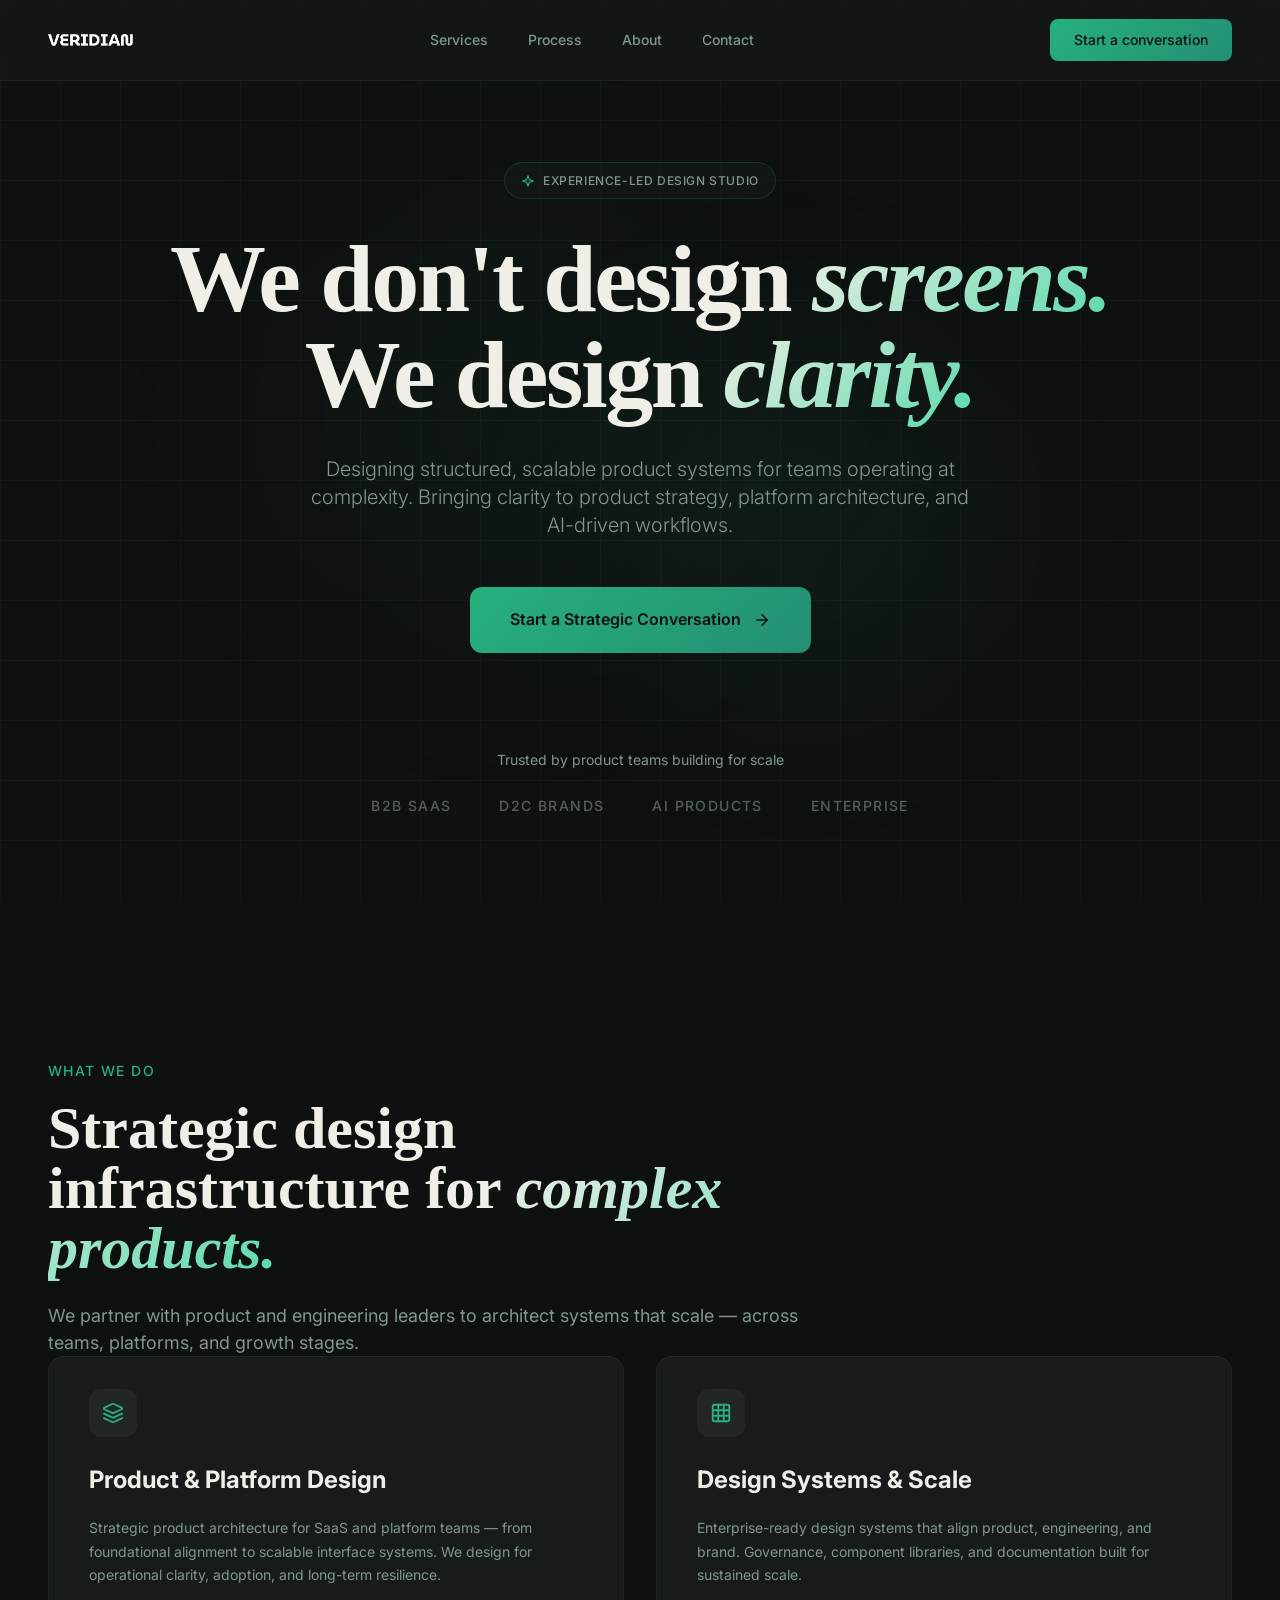
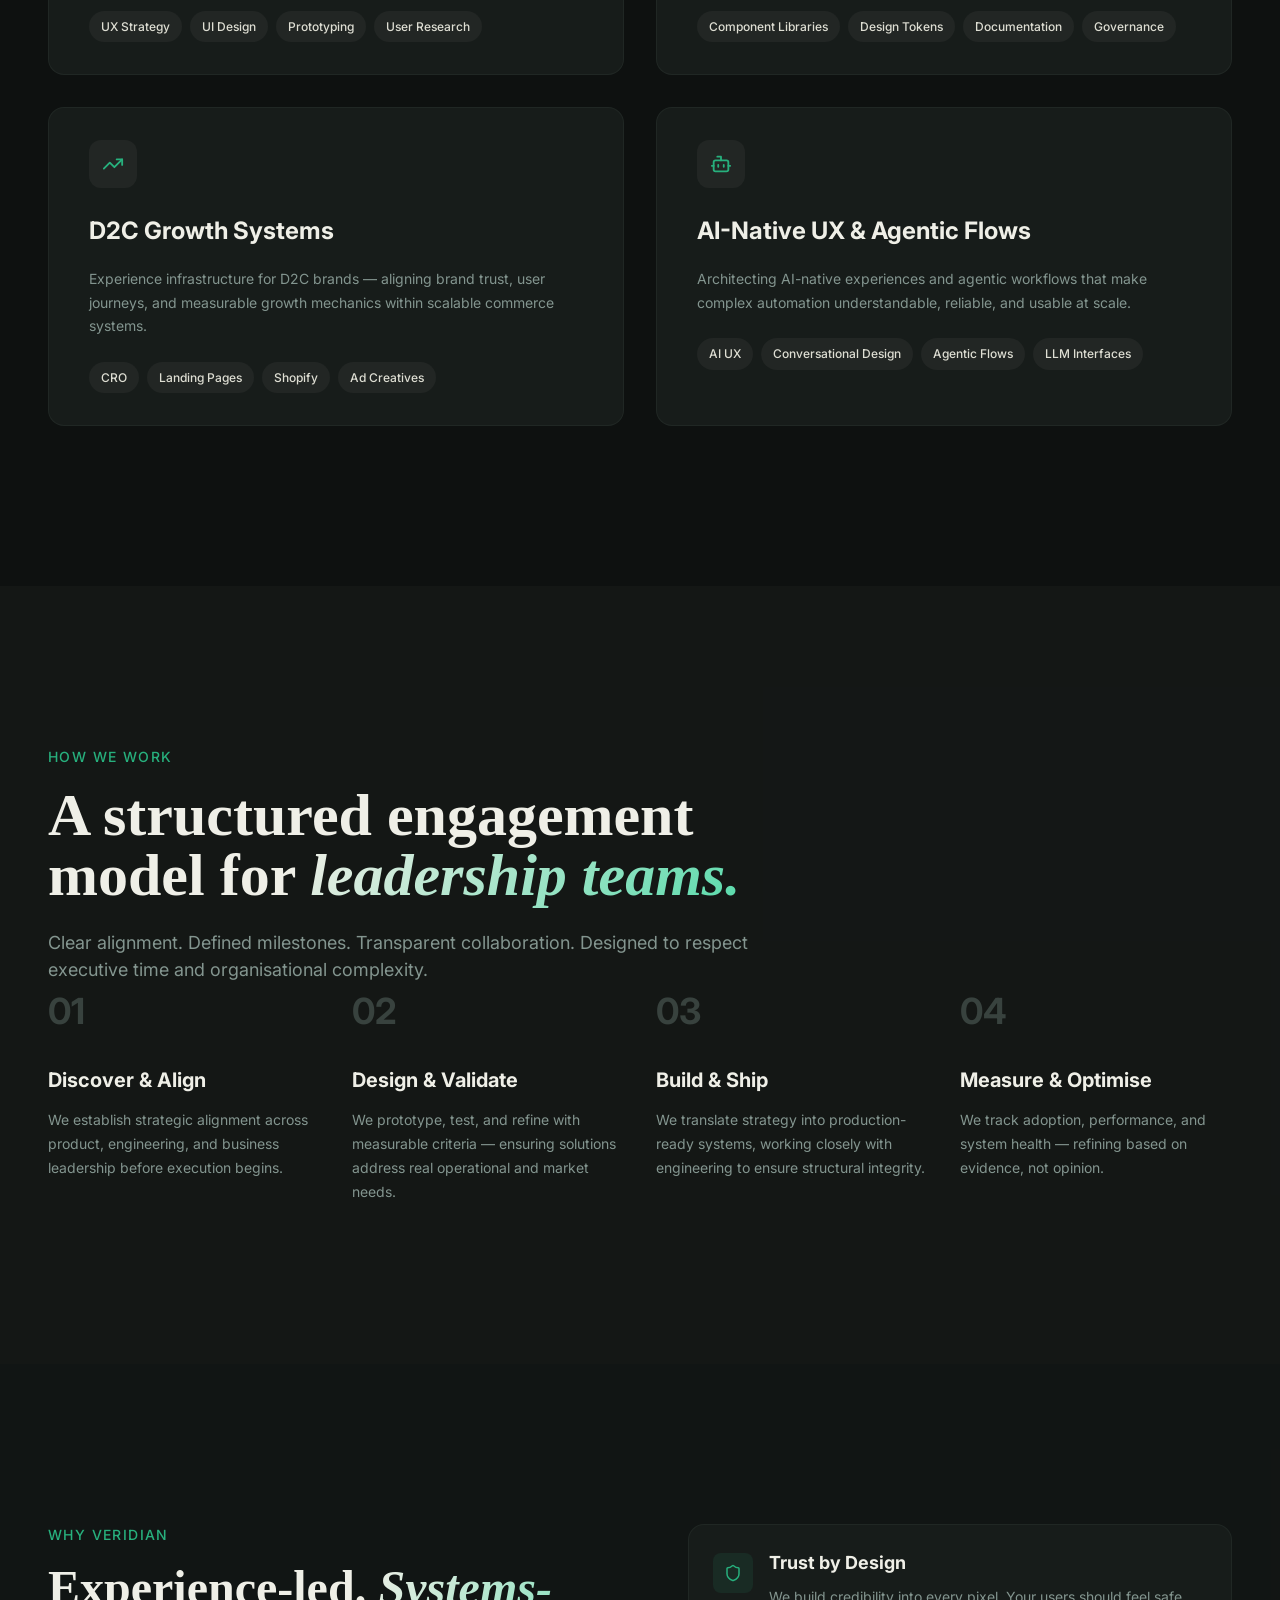
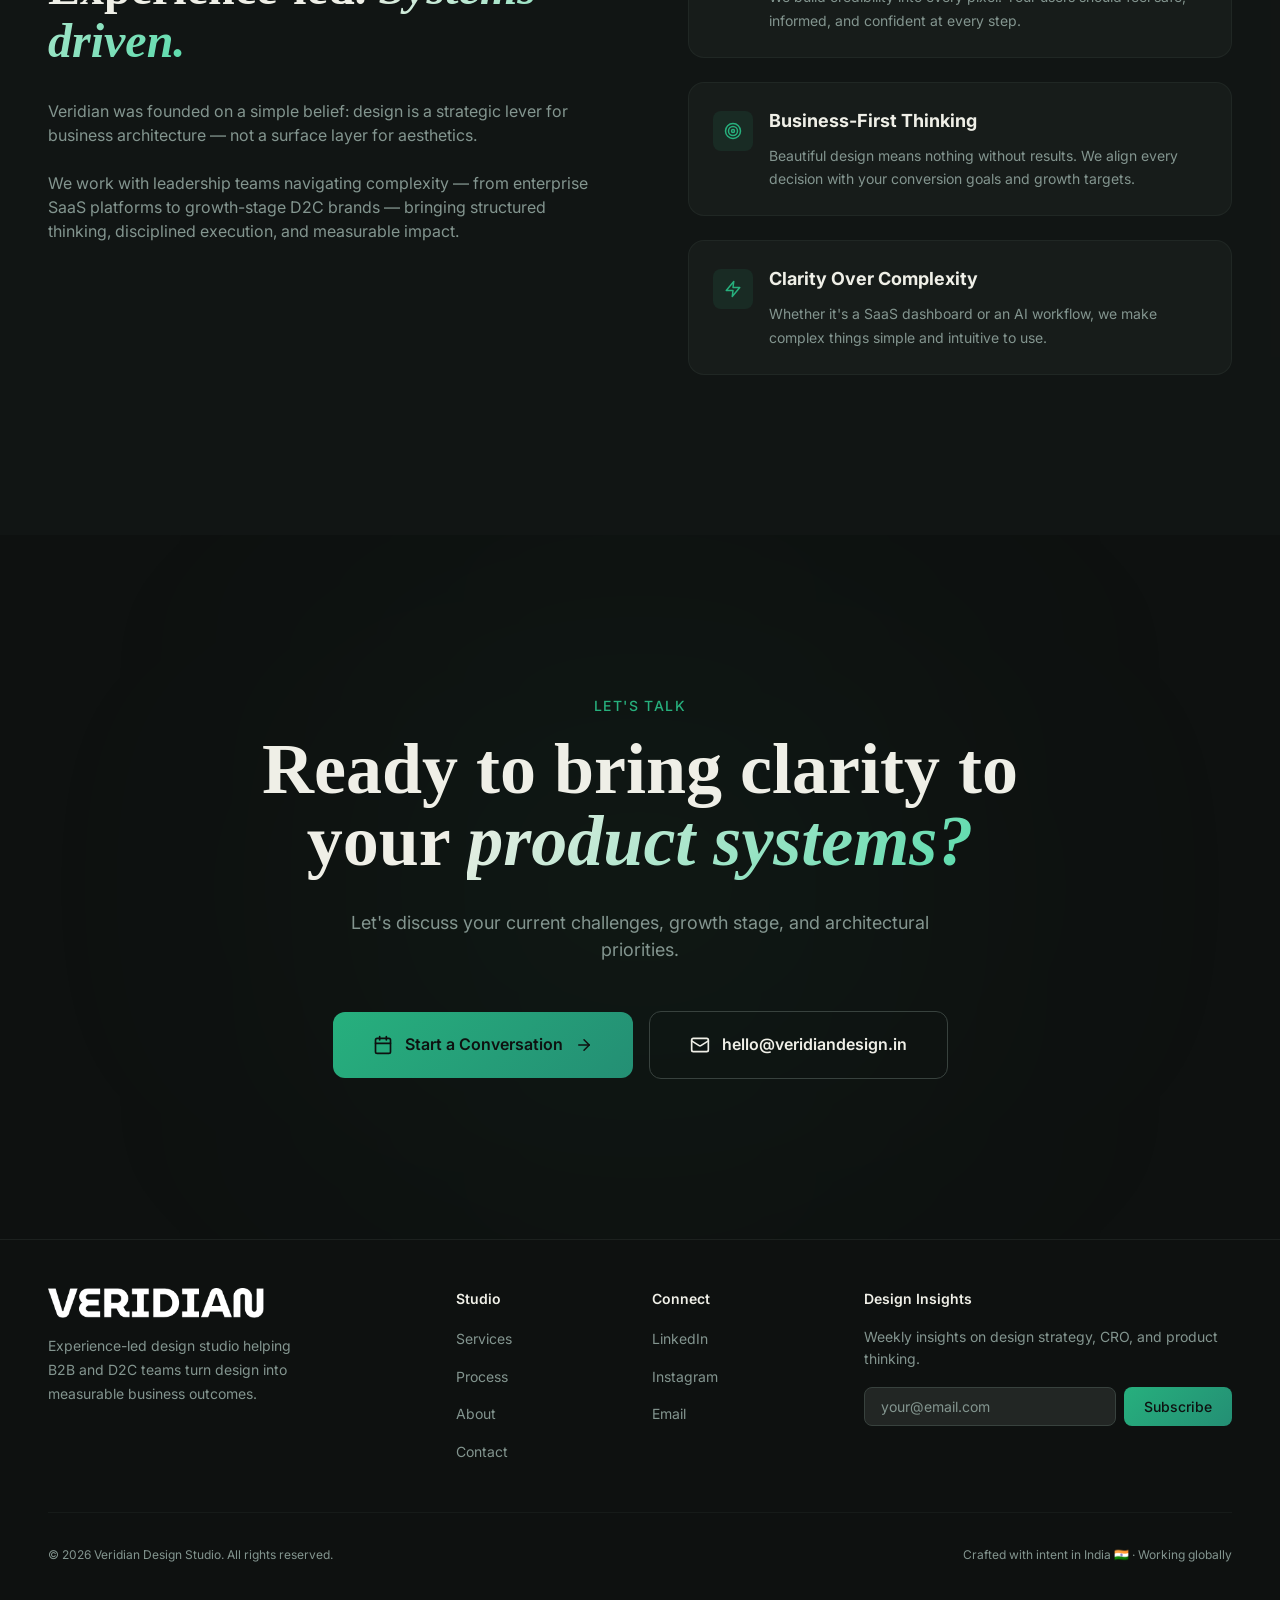
==== commit 05364ba9: "About page Co-founder section rework & Contact page message box pop-up" ====
--- a/index.html
+++ b/index.html
@@ -20,16 +20,9 @@
     <meta property="og:type" content="website" />
     <link rel="preconnect" href="https://fonts.googleapis.com" />
     <link rel="preconnect" href="https://fonts.gstatic.com" crossorigin />
+    <link rel="icon" type="image/x-icon" href="images/veridian_favicon.ico" />
     <link
       href="https://fonts.googleapis.com/css2?family=Inter:wght@300;400;500;600;700&family=Playfair+Display:ital,wght@0,400;0,500;0,600;0,700;1,400;1,500&display=swap"
-      rel="stylesheet"
-    />
-    <link rel="preconnect" href="https://fonts.googleapis.com" />
-    <link rel="preconnect" href="https://fonts.gstatic.com" crossorigin />
-    <link rel="preconnect" href="https://fonts.googleapis.com" />
-    <link rel="preconnect" href="https://fonts.gstatic.com" crossorigin />
-    <link
-      href="https://fonts.googleapis.com/css2?family=Libre+Baskerville:ital,wght@0,400..700;1,400..700&display=swap"
       rel="stylesheet"
     />
     <link rel="stylesheet" href="css/style.css" />
@@ -141,9 +134,7 @@
         </div>
         <h1 id="hero-heading" class="fade-in delay-1">
           We don't design <em class="text-gradient">screens.</em><br />
-          <div class="hero-spacing">
-            We design <em class="text-gradient">clarity.</em>
-          </div>
+          We design <em class="text-gradient">clarity.</em>
         </h1>
         <p class="hero-sub fade-in delay-2">
           Designing structured, scalable product systems for teams operating at
--- a/css/style.css
+++ b/css/style.css
@@ -308,7 +308,7 @@
 .hero h1 {
   font-size: 2.2rem;
   font-weight: 700;
-  line-height: 0.75;
+  line-height: 1;
   letter-spacing: -0.015em;
   margin-bottom: 3rem;
 }
@@ -405,7 +405,6 @@
 }
 .section-header {
   max-width: 48rem;
-  margin-bottom: 5rem;
 }
 
 /* ===== Card Grid ===== */
@@ -463,7 +462,8 @@
 }
 
 /* ===== Process ===== */
-.process-bg {
+.process-bg,
+.founder-bg {
   position: absolute;
   inset: 0;
   background: hsla(160, 6%, 14%, 0.3);
@@ -1542,12 +1542,11 @@
   margin-bottom: 2rem;
 }
 .about-tagline-inner h1 {
-  font-family: serif;
-  font-size: 2.75rem;
+  font-size: 2.2rem;
   font-weight: 700;
   line-height: 1.1;
-  letter-spacing: -0.02em;
-  margin-bottom: 2rem;
+  letter-spacing: -0.015em;
+  margin-bottom: 3rem;
 }
 .about-tagline-inner h1 em {
   font-style: italic;
@@ -1564,7 +1563,6 @@
 
 .about-stats-row {
   display: grid;
-  grid-template-columns: 1fr 1fr;
   margin-top: 3.5rem;
   border: 1px solid var(--border-half);
   border-radius: 1rem;
@@ -1906,7 +1904,10 @@
 }
 @media (min-width: 768px) {
   .about-tagline-inner h1 {
-    font-size: 3.75rem;
+    font-size: 4.5rem;
+    line-height: 1;
+    letter-spacing: -0.025em;
+    margin-bottom: 2rem;
   }
   .about-value-pill:nth-child(2n) {
     display: inline-flex;
@@ -1923,7 +1924,7 @@
 }
 @media (min-width: 1024px) {
   .about-tagline-inner h1 {
-    font-size: 4.5rem;
+    font-size: 6rem;
   }
   .slide-card {
     flex: 0 0 calc(33.333% - 0.833rem);
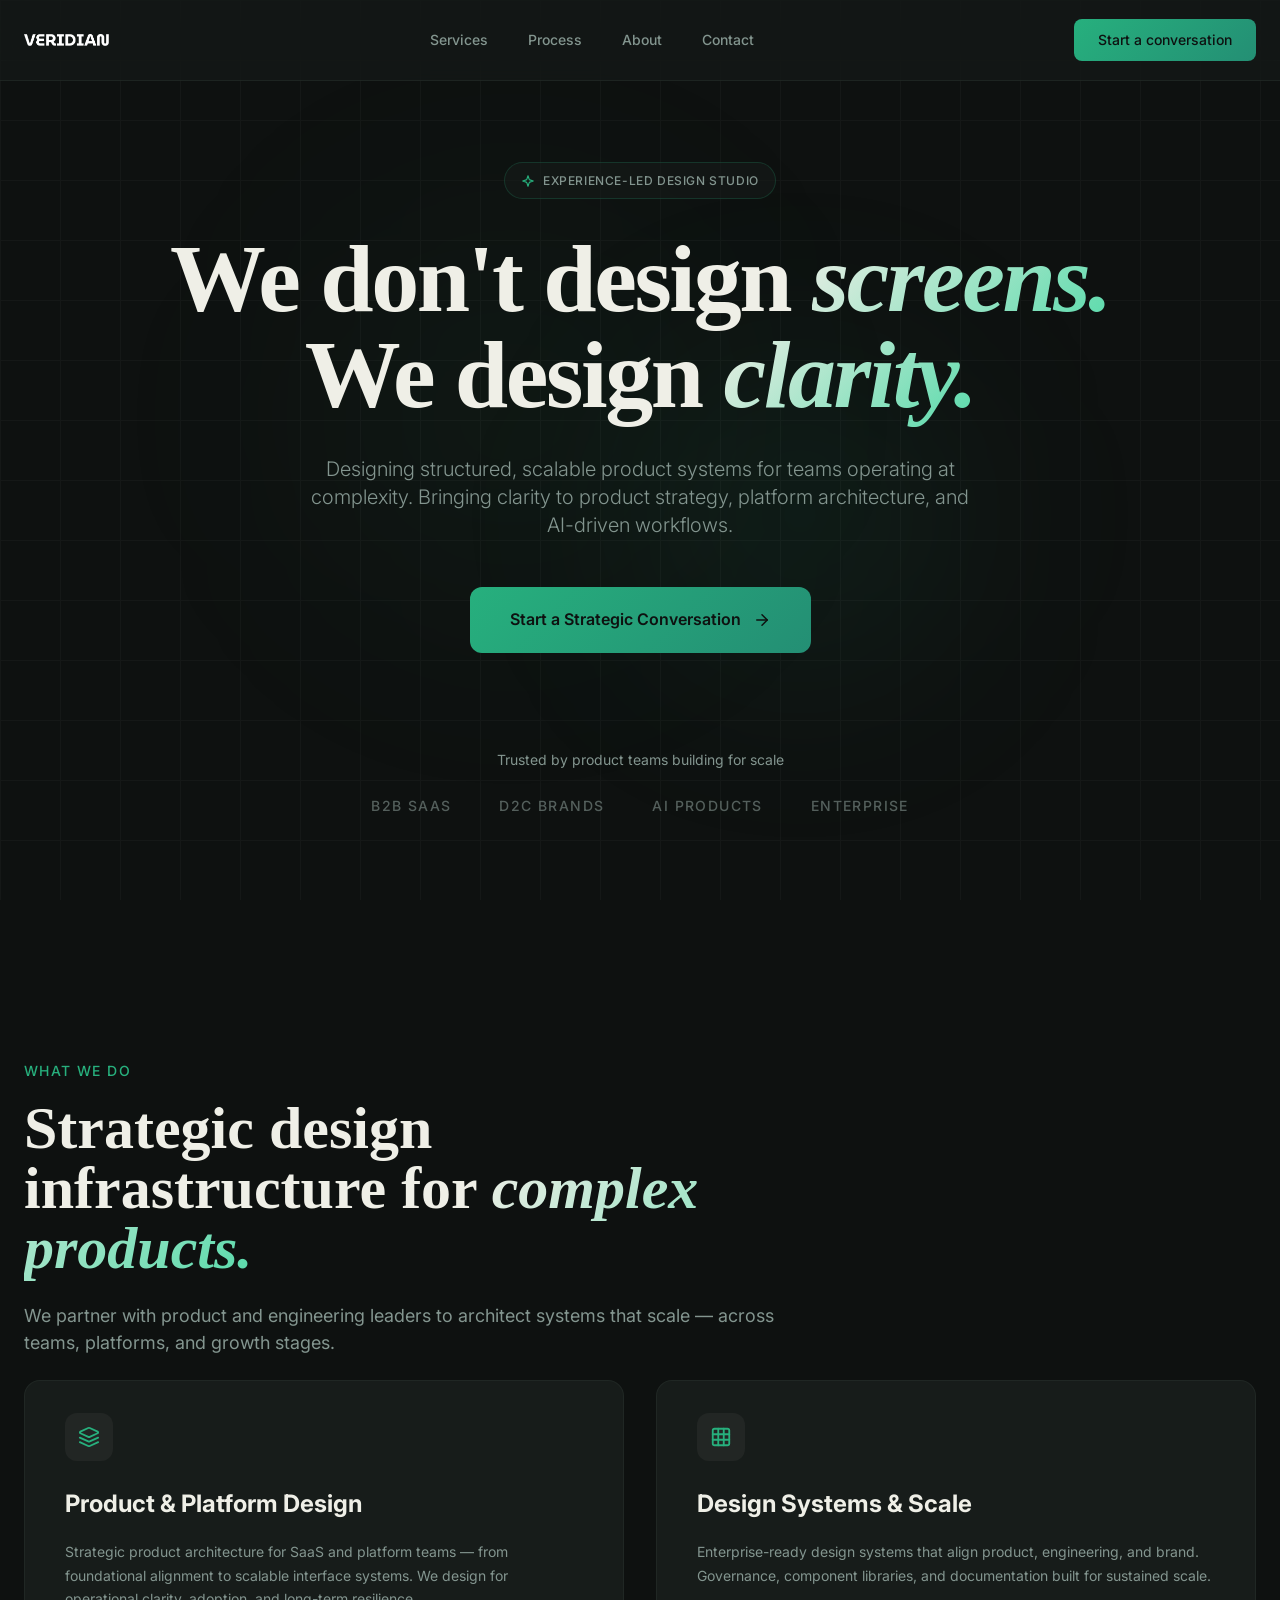
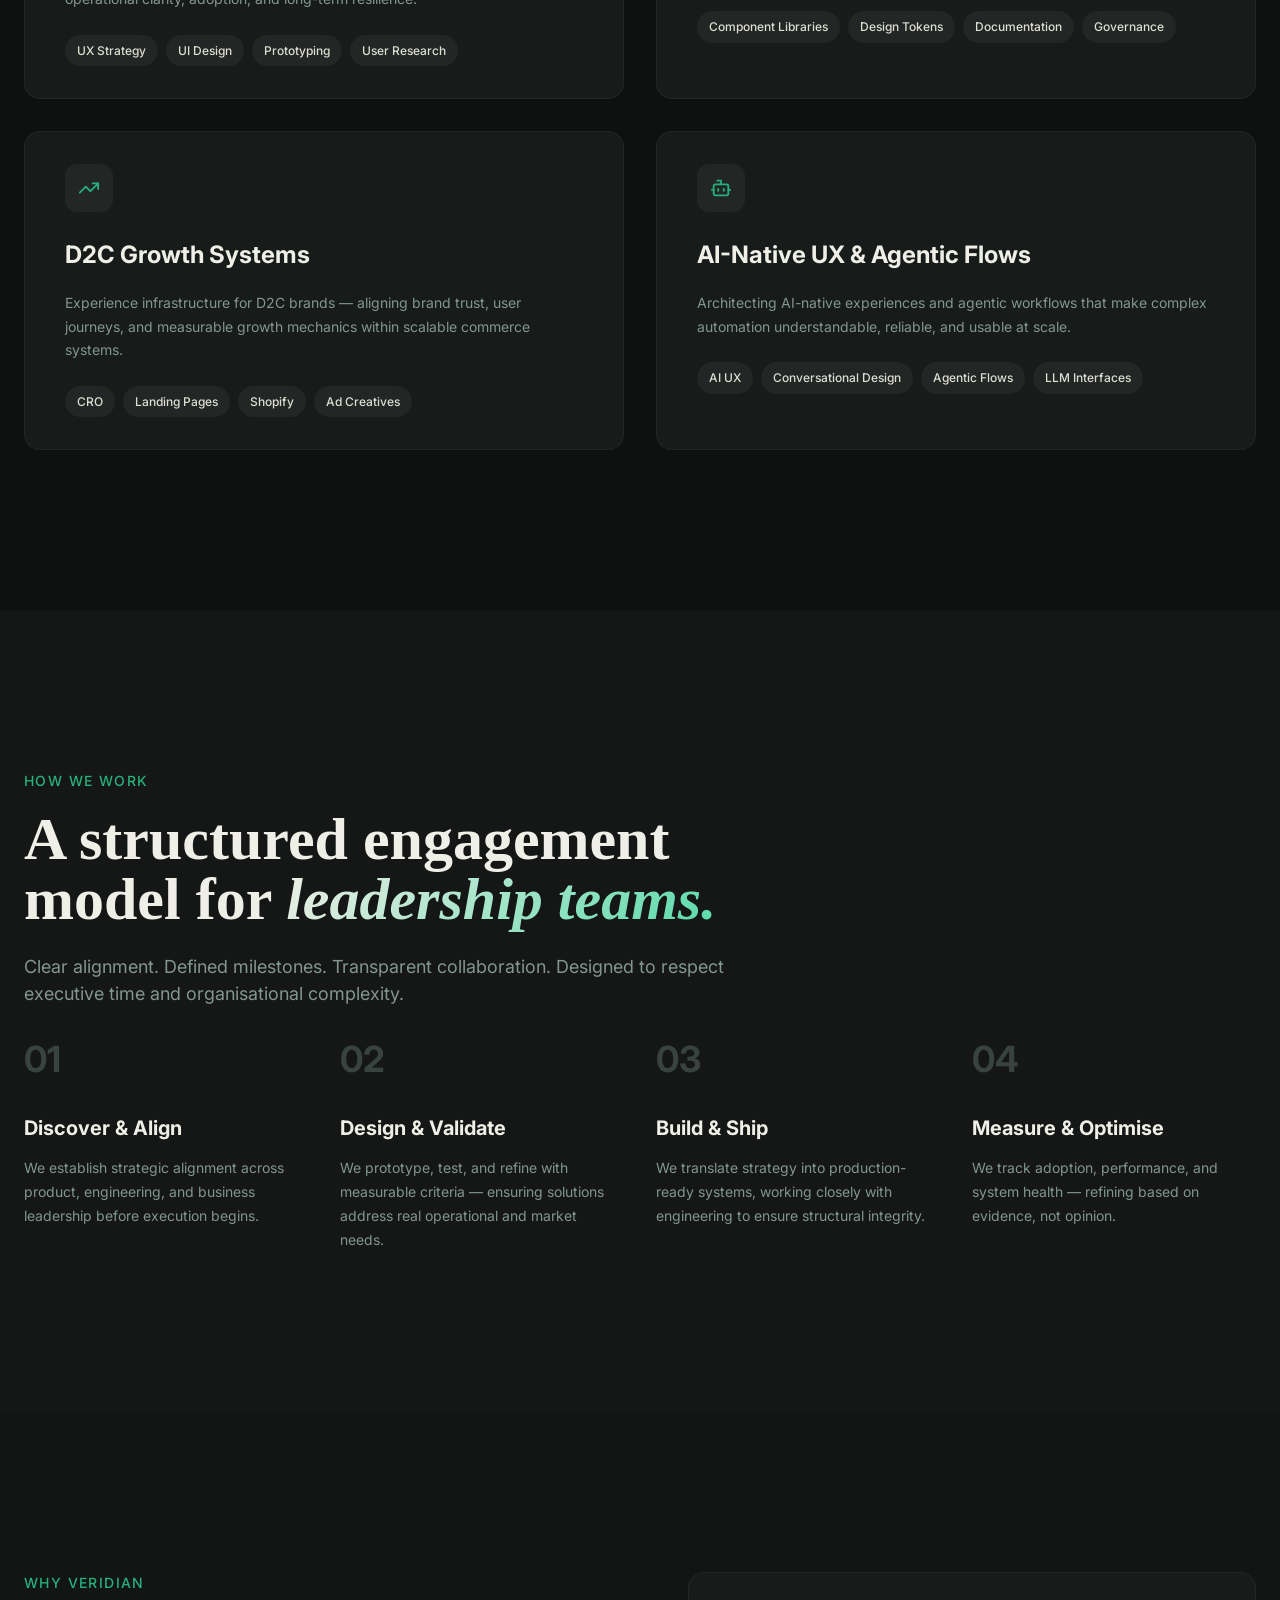
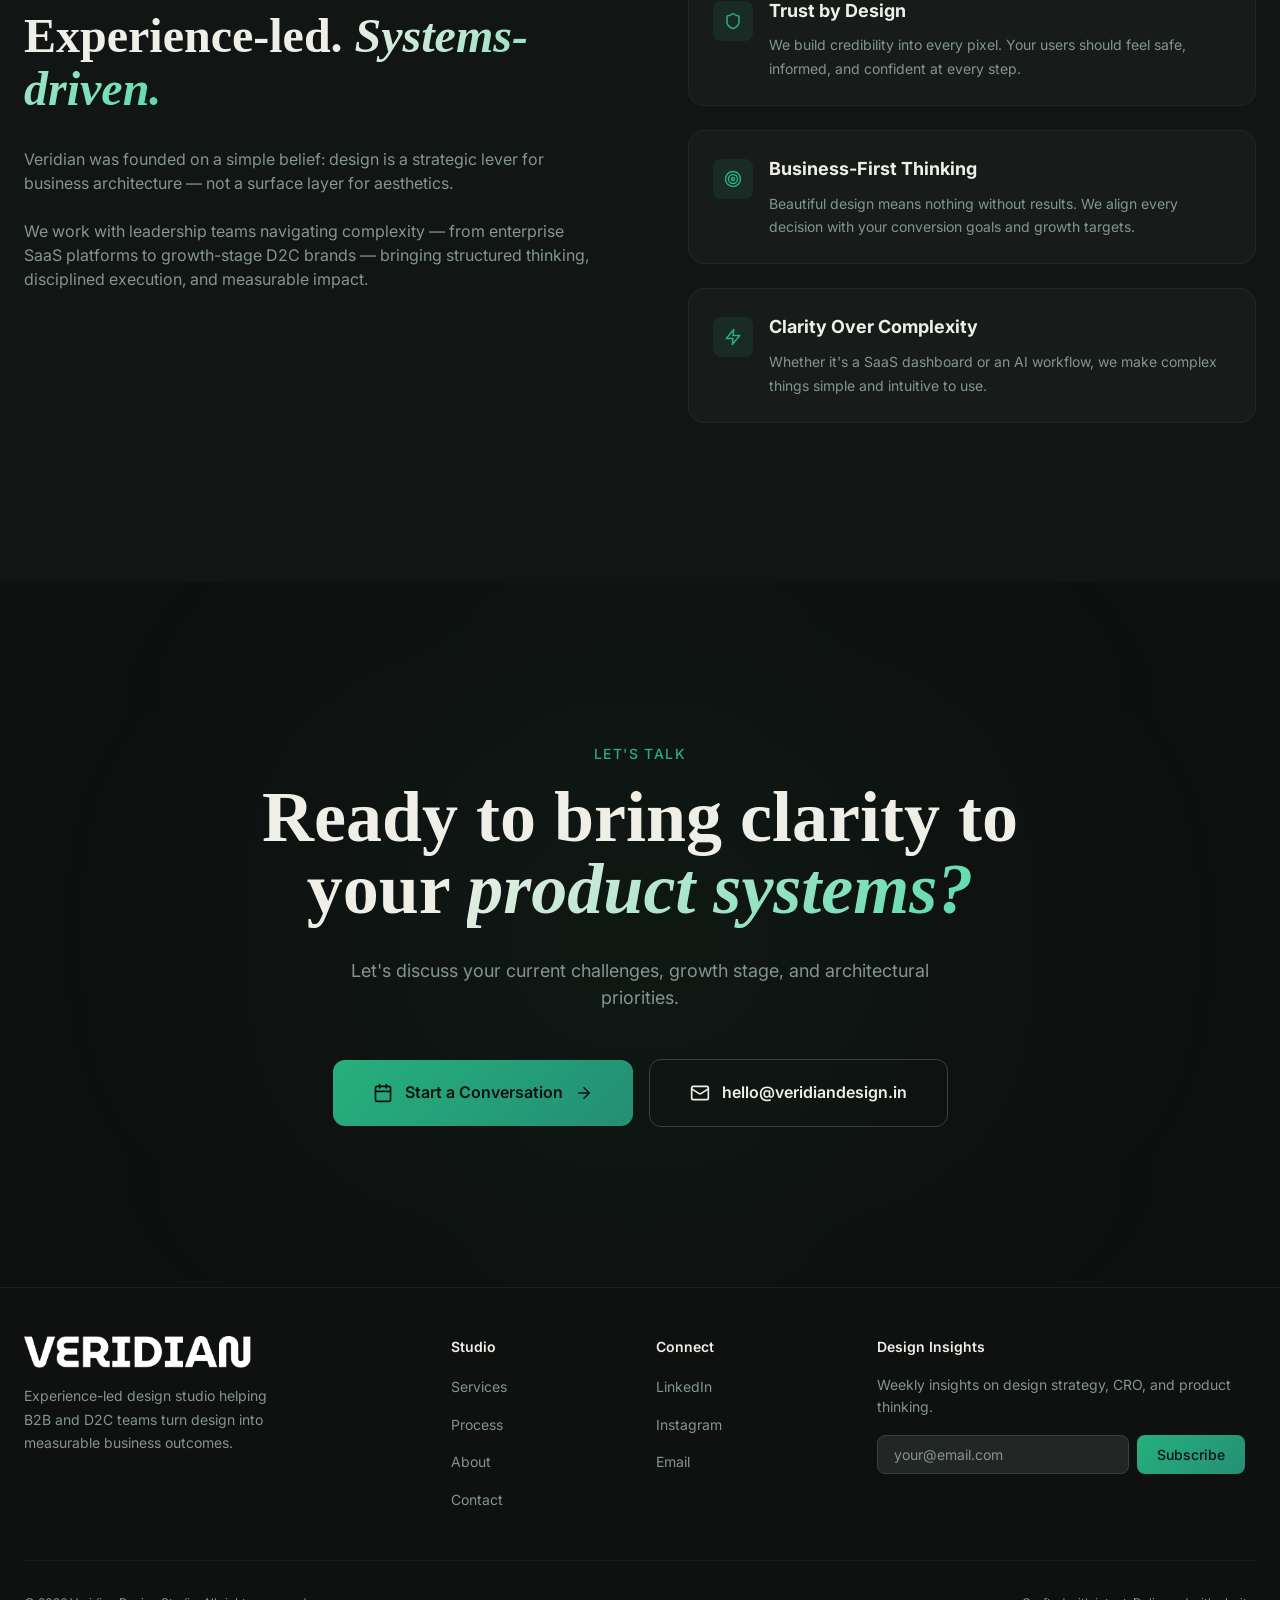
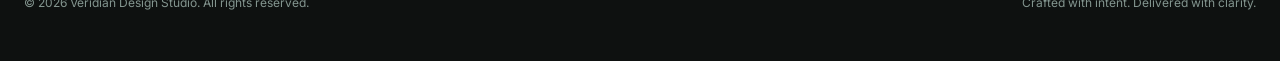
==== commit 26d80d7f: "All corrections done, Css and html files standardised, About section complete(content chenges pendin" ====
--- a/index.html
+++ b/index.html
@@ -87,7 +87,6 @@
             stroke-linecap="round"
             stroke-linejoin="round"
             class="close-icon"
-            style="display: none"
           >
             <line x1="18" y1="6" x2="6" y2="18" />
             <line x1="6" y1="6" x2="18" y2="18" />
@@ -325,7 +324,7 @@
       <!-- Process -->
       <section id="process" class="section" aria-labelledby="process-heading">
         <div class="process-bg" aria-hidden="true"></div>
-        <div class="container" style="position: relative; z-index: 10">
+        <div class="container section-z">
           <div class="section-header fade-in delay-1">
             <span class="section-label">How We Work</span>
             <h2 id="process-heading" class="section-heading">
@@ -385,7 +384,7 @@
       <!-- About -->
       <section id="about" class="section" aria-labelledby="about-heading">
         <div class="about-bg" aria-hidden="true"></div>
-        <div class="container" style="position: relative; z-index: 10">
+        <div class="container section-z">
           <div class="about-grid">
             <div class="about-story fade-in delay-1">
               <span class="section-label">Why Veridian</span>
@@ -493,8 +492,8 @@
         aria-labelledby="cta-heading"
       >
         <div class="cta-glow" aria-hidden="true"></div>
-        <div class="container" style="position: relative; z-index: 10">
-          <div class="fade-in delay-3" style="max-width: 56rem; margin: 0 auto">
+        <div class="container section-z">
+          <div class="fade-in delay-3 content-narrow">
             <span class="section-label">Let's Talk</span>
             <h2 id="cta-heading">
               Ready to bring clarity to your
@@ -544,7 +543,7 @@
                 </svg>
               </a>
               <a
-                href="mailto:hello@veridiandesign.in"
+                href="/cdn-cgi/l/email-protection#5038353c3c3f10263522393439313e34352339373e7e393e"
                 onclick="handleMailto(event, 'hello@veridiandesign.in')"
                 class="cta-secondary fade-in delay-3"
               >
@@ -562,7 +561,11 @@
                   <rect width="20" height="16" x="2" y="4" rx="2" />
                   <path d="m22 7-8.97 5.7a1.94 1.94 0 0 1-2.06 0L2 7" />
                 </svg>
-                hello@veridiandesign.in
+                <span
+                  class="__cf_email__"
+                  data-cfemail="d9b1bcb5b5b699afbcabb0bdb0b8b7bdbcaab0beb7f7b0b7"
+                  >hello@veridiandesign.in</span
+                >
               </a>
             </div>
           </div>
@@ -610,7 +613,7 @@
                 </li>
                 <li>
                   <a
-                    href="mailto:hello@veridiandesign.in"
+                    href="/cdn-cgi/l/email-protection#d1b9b4bdbdbe91a7b4a3b8b5b8b0bfb5b4a2b8b6bfffb8bf"
                     onclick="handleMailto(event, 'hello@veridiandesign.in')"
                     >Email</a
                   >
@@ -640,15 +643,20 @@
         <div class="footer-bottom">
           <p>
             &copy;
+            <script
+              data-cfasync="false"
+              src="/cdn-cgi/scripts/5c5dd728/cloudflare-static/email-decode.min.js"
+            ></script>
             <script>
               document.write(new Date().getFullYear());
             </script>
             Veridian Design Studio. All rights reserved.
           </p>
-          <p>Crafted with intent in India 🇮🇳 · Working globally</p>
+          <p>Crafted with intent. Delivered with clarity.</p>
         </div>
       </div>
     </footer>
+
+    <script src="js/script.js"></script>
   </body>
-  <script src="js/script.js"></script>
 </html>
--- a/css/style.css
+++ b/css/style.css
@@ -1,4 +1,28 @@
-/* ===== Reset & Base ===== */
+/* =============================================================================
+   Veridian Design Studio — style.css
+   Sections:
+     1.  Reset
+     2.  Variables
+     3.  Base
+     4.  Utilities
+     5.  Animations
+     6.  Navbar
+     7.  Hero
+     8.  Sections (shared)
+     9.  Cards & Tags
+    10.  Process Steps
+    11.  Values (index about section)
+    12.  CTA
+    13.  Footer
+    14.  Contact Page
+    15.  About Page — Founders
+    16.  Responsive
+   ============================================================================= */
+
+/* =============================================================================
+   1. Reset
+   ============================================================================= */
+
 *,
 *::before,
 *::after {
@@ -7,8 +31,12 @@
   box-sizing: border-box;
 }
 
+/* =============================================================================
+   2. Variables
+   ============================================================================= */
+
 :root {
-  --bg: hsl(160 10% 6%);
+  --bg: hsl(160, 10%, 6%);
   --fg: hsl(60, 20%, 92%);
   --card: hsl(160, 8%, 10%);
   --primary: hsl(158, 64%, 42%);
@@ -21,8 +49,8 @@
   --border-half: hsla(160, 8%, 18%, 0.5);
   --primary-20: hsla(158, 64%, 42%, 0.2);
   --primary-10: hsla(158, 64%, 42%, 0.1);
+  --primary-8: hsla(158, 64%, 42%, 0.08);
   --primary-5: hsla(158, 64%, 42%, 0.05);
-  --primary-8: hsla(158, 64%, 42%, 0.08);
   --hero-gradient: linear-gradient(
     135deg,
     hsl(158, 64%, 42%),
@@ -37,10 +65,15 @@
   --radius: 0.75rem;
 }
 
+/* =============================================================================
+   3. Base
+   ============================================================================= */
+
 html {
   scroll-behavior: smooth;
   font-size: 16px;
 }
+
 body {
   background: var(--bg);
   color: var(--fg);
@@ -75,11 +108,26 @@
   font-family: inherit;
 }
 
-/* ===== Utilities ===== */
+/* =============================================================================
+   4. Utilities
+   ============================================================================= */
+
 .container {
   width: 100%;
   margin: 0 auto;
   padding: 0 1.5rem;
+}
+
+/* Lifts content above absolute-positioned section backgrounds */
+.section-z {
+  position: relative;
+  z-index: 10;
+}
+
+/* Centres content in a narrow column — used in CTA */
+.content-narrow {
+  max-width: 56rem;
+  margin: 0 auto;
 }
 
 .text-gradient {
@@ -101,42 +149,51 @@
   border: 0;
 }
 
-/* Fade-in animation */
-.fade-in {
+.skip-link {
+  position: absolute;
+  top: -100%;
+  left: 1rem;
+  padding: 0.5rem 1rem;
+  background: var(--primary);
+  color: var(--primary-fg);
+  border-radius: 0.25rem;
+  z-index: 100;
+  font-size: 0.875rem;
+}
+.skip-link:focus {
+  top: 1rem;
+}
+
+/* =============================================================================
+   5. Animations
+   ============================================================================= */
+
+.fade-in,
+.fade-in-left,
+.fade-in-right {
   opacity: 0;
-  transform: translateY(30px);
   transition:
     opacity 0.6s ease,
     transform 0.6s ease;
 }
-.fade-in.visible {
-  opacity: 1;
-  transform: translateY(0);
+
+.fade-in {
+  transform: translateY(30px);
 }
 .fade-in-left {
-  opacity: 0;
   transform: translateX(40px);
-  transition:
-    opacity 0.6s ease,
-    transform 0.6s ease;
-}
-.fade-in-left.visible {
-  opacity: 1;
-  transform: translateX(0);
 }
 .fade-in-right {
-  opacity: 0;
   transform: translateX(-40px);
-  transition:
-    opacity 0.6s ease,
-    transform 0.6s ease;
-}
+}
+
+.fade-in.visible,
+.fade-in-left.visible,
 .fade-in-right.visible {
   opacity: 1;
-  transform: translateX(0);
-}
-
-/* Stagger delays */
+  transform: none;
+}
+
 .delay-1 {
   transition-delay: 0.15s;
 }
@@ -150,29 +207,33 @@
   transition-delay: 0.6s;
 }
 
-/* ===== Navbar ===== */
+/* =============================================================================
+   6. Navbar
+   ============================================================================= */
+
 .navbar {
   position: fixed;
-  top: 0;
-  left: 0;
-  right: 0;
+  inset: 0 0 auto 0;
   z-index: 50;
   background: var(--glass);
   backdrop-filter: blur(20px);
   -webkit-backdrop-filter: blur(20px);
   border-bottom: 1px solid var(--border-half);
 }
+
 .navbar-inner {
   display: flex;
   align-items: center;
   justify-content: space-between;
   height: 5rem;
 }
+
 .nav-logo {
   height: 12px;
   width: auto;
   filter: brightness(0) invert(1);
 }
+
 .nav-links {
   display: none;
   align-items: center;
@@ -184,12 +245,15 @@
   color: var(--muted-fg);
   transition: color 0.3s;
 }
-.nav-links a:hover {
-  color: var(--fg);
-}
+.nav-links a:hover,
+.nav-active {
+  color: var(--fg) !important;
+}
+
 .nav-cta-wrap {
   display: none;
 }
+
 .nav-cta {
   padding: 0.625rem 1.5rem;
   font-size: 0.875rem;
@@ -209,6 +273,11 @@
   color: var(--fg);
   padding: 0.5rem;
 }
+
+.close-icon {
+  display: none;
+}
+
 .mobile-menu {
   display: none;
   flex-direction: column;
@@ -238,7 +307,10 @@
   color: var(--primary-fg);
 }
 
-/* ===== Hero ===== */
+/* =============================================================================
+   7. Hero
+   ============================================================================= */
+
 .hero {
   position: relative;
   display: flex;
@@ -249,26 +321,29 @@
   padding-bottom: 3rem;
   min-height: auto;
 }
+
+.hero-bg-orb1,
+.hero-bg-orb2 {
+  position: absolute;
+  border-radius: 50%;
+}
 .hero-bg-orb1 {
-  position: absolute;
   top: 25%;
   left: 25%;
   width: 24rem;
   height: 24rem;
-  border-radius: 50%;
   background: var(--primary-5);
   filter: blur(120px);
 }
 .hero-bg-orb2 {
-  position: absolute;
   bottom: 25%;
   right: 25%;
   width: 20rem;
   height: 20rem;
-  border-radius: 50%;
   background: var(--primary-8);
   filter: blur(100px);
 }
+
 .hero-grid {
   position: absolute;
   inset: 0;
@@ -278,6 +353,7 @@
     linear-gradient(90deg, var(--fg) 1px, transparent 1px);
   background-size: 60px 60px;
 }
+
 .hero-content {
   position: relative;
   z-index: 10;
@@ -285,11 +361,12 @@
   margin: 0 auto;
   text-align: center;
 }
+
 .hero-badge {
   display: inline-flex;
   align-items: center;
   gap: 0.5rem;
-  padding: 0.5rem 0.5rem;
+  padding: 0.5rem;
   border-radius: 9999px;
   border: 1px solid var(--primary-20);
   background: var(--glass);
@@ -305,16 +382,15 @@
   letter-spacing: 0.05em;
   text-transform: uppercase;
 }
+
 .hero h1 {
-  font-size: 2.2rem;
+  font-size: 3rem;
   font-weight: 700;
   line-height: 1;
   letter-spacing: -0.015em;
   margin-bottom: 3rem;
 }
-.hero-spacing {
-  margin: 12px 0 0;
-}
+
 .hero-sub {
   font-size: 1.125rem;
   color: var(--muted-fg);
@@ -323,27 +399,7 @@
   font-weight: 300;
   line-height: 1.5;
 }
-.hero-cta {
-  display: inline-flex;
-  align-items: center;
-  gap: 0.75rem;
-  padding: 1rem 2rem;
-  border-radius: 0.5rem;
-  background: var(--hero-gradient);
-  color: var(--primary-fg);
-  font-weight: 500;
-  font-size: 1rem;
-  transition: opacity 0.3s;
-}
-.hero-cta:hover {
-  opacity: 0.9;
-}
-.hero-cta svg {
-  transition: transform 0.3s;
-}
-.hero-cta:hover svg {
-  transform: translateX(4px);
-}
+
 .hero-trust {
   margin-top: 1rem;
   padding-top: 2rem;
@@ -353,6 +409,7 @@
   color: var(--muted-fg);
   margin-bottom: 1.5rem;
 }
+
 .trust-items {
   display: flex;
   align-items: center;
@@ -368,11 +425,32 @@
   text-transform: uppercase;
 }
 
-/* ===== Section Shared ===== */
+/* =============================================================================
+   8. Sections (shared)
+   ============================================================================= */
+
 .section {
   padding: 5rem 0;
   position: relative;
 }
+
+/* Tinted background for alternating sections */
+.section-alt {
+  background: hsla(160, 6%, 14%, 0.2);
+}
+
+/* Full-bleed tinted overlay for sections with overlapping backgrounds */
+.process-bg {
+  position: absolute;
+  inset: 0;
+  background: hsla(160, 6%, 14%, 0.3);
+}
+.about-bg {
+  position: absolute;
+  inset: 0;
+  background: hsla(160, 6%, 14%, 0.2);
+}
+
 .section-label {
   color: var(--primary);
   font-size: 0.875rem;
@@ -382,32 +460,31 @@
   margin-bottom: 1rem;
   display: block;
 }
+
 .section-heading {
   font-size: 2.25rem;
   font-weight: 700;
   line-height: 1.05;
   color: var(--fg);
 }
-.section-heading-h2 {
-  font-family: "Inter", serif;
-  margin: 2rem 0 2rem;
-  font-size: 1.75rem;
-  font-weight: 700;
-  line-height: 1.25;
-  color: var(--fg);
-}
+
 .section-sub {
   margin-top: 1.5rem;
   font-size: 1.125rem;
   color: var(--muted-fg);
   line-height: 1.5;
   max-width: 48rem;
-}
+  margin-bottom: 1.5rem;
+}
+
 .section-header {
   max-width: 48rem;
 }
 
-/* ===== Card Grid ===== */
+/* =============================================================================
+   9. Cards & Tags
+   ============================================================================= */
+
 .card-grid {
   display: grid;
   gap: 1.5rem;
@@ -447,6 +524,7 @@
   line-height: 1.7;
   margin-bottom: 1.5rem;
 }
+
 .tags {
   display: flex;
   flex-wrap: wrap;
@@ -461,13 +539,10 @@
   font-weight: 500;
 }
 
-/* ===== Process ===== */
-.process-bg,
-.founder-bg {
-  position: absolute;
-  inset: 0;
-  background: hsla(160, 6%, 14%, 0.3);
-}
+/* =============================================================================
+   10. Process Steps
+   ============================================================================= */
+
 .process-grid {
   display: grid;
   gap: 2rem;
@@ -478,18 +553,6 @@
   align-items: center;
   gap: 1rem;
   margin-bottom: 1.5rem;
-}
-.step-icon {
-  width: 3rem;
-  height: 3rem;
-  border-radius: 0.75rem;
-  border: 1px solid var(--primary-20);
-  display: flex;
-  align-items: center;
-  justify-content: center;
-}
-.step-icon svg {
-  color: var(--primary);
 }
 .step-number {
   font-family: "Inter", serif;
@@ -510,24 +573,16 @@
   line-height: 1.7;
 }
 
-/* ===== About ===== */
-.about-bg {
-  position: absolute;
-  inset: 0;
-  background: hsla(160, 6%, 14%, 0.2);
-}
+/* =============================================================================
+   11. Values (index about section)
+   ============================================================================= */
+
 .about-grid {
   display: grid;
   gap: 4rem;
   align-items: start;
 }
-.about-title {
-  font-size: 2.2rem;
-  font-weight: 700;
-  line-height: 0.75;
-  letter-spacing: -0.015em;
-  margin-bottom: 3rem;
-}
+
 .about-story h2 {
   font-size: 2.25rem;
   font-weight: 700;
@@ -544,6 +599,11 @@
   line-height: 1.5;
 }
 
+.values-list {
+  display: flex;
+  flex-direction: column;
+  gap: 1.5rem;
+}
 .value-card {
   padding: 1.5rem;
   border-radius: 1rem;
@@ -579,17 +639,16 @@
   color: var(--muted-fg);
   line-height: 1.7;
 }
-.values-list {
-  display: flex;
-  flex-direction: column;
-  gap: 1.5rem;
-}
-
-/* ===== CTA ===== */
+
+/* =============================================================================
+   12. CTA
+   ============================================================================= */
+
 .cta-section {
   text-align: center;
   overflow: hidden;
 }
+
 .cta-glow {
   position: absolute;
   top: 50%;
@@ -601,6 +660,7 @@
   background: var(--primary-5);
   filter: blur(150px);
 }
+
 .cta-section h2 {
   font-size: 2.25rem;
   font-weight: 700;
@@ -611,6 +671,7 @@
   max-width: 40rem;
   margin: 0 auto 3rem;
 }
+
 .cta-buttons {
   display: flex;
   flex-direction: column;
@@ -623,7 +684,7 @@
   display: inline-flex;
   align-items: center;
   gap: 0.75rem;
-  padding: 1rem 1rem;
+  padding: 1rem;
   border-radius: 0.75rem;
   background: var(--hero-gradient);
   color: var(--primary-fg);
@@ -640,50 +701,57 @@
 .cta-primary:hover svg:last-child {
   transform: translateX(4px);
 }
+
 .cta-secondary {
   display: inline-flex;
   align-items: center;
   gap: 0.75rem;
-  padding: 1rem 1rem;
+  padding: 1rem;
   border-radius: 0.75rem;
   border: 1px solid var(--border);
   color: var(--fg);
   font-weight: 600;
-  font-size: 1em;
+  font-size: 1rem;
   transition: background 0.3s;
 }
 .cta-secondary:hover {
   background: var(--secondary);
 }
 
-/* ===== Footer ===== */
+/* =============================================================================
+   13. Footer
+   ============================================================================= */
+
 .footer {
   padding: 3rem 0;
   border-top: 1px solid var(--border-half);
 }
+
 .footer-grid {
   display: grid;
   gap: 3rem;
   margin-bottom: 3rem;
 }
 
-.footer-brand p {
-  font-size: 0.875rem;
-  color: var(--muted-fg);
-  line-height: 1.7;
-  max-width: 17rem;
-}
 .footer-brand img {
   width: 60%;
   margin-bottom: 1rem;
   filter: brightness(0) invert(1);
 }
+.footer-brand p {
+  font-size: 0.875rem;
+  color: var(--muted-fg);
+  line-height: 1.7;
+  max-width: 17rem;
+}
+
 .footer-links {
   display: grid;
   grid-template-columns: 1fr 1fr;
   gap: 2rem;
 }
-.footer-links h4 {
+.footer-links h4,
+.footer-newsletter h4 {
   font-family: "Inter", sans-serif;
   font-size: 0.875rem;
   font-weight: 600;
@@ -704,20 +772,14 @@
   color: var(--fg);
 }
 
-.footer-newsletter h4 {
-  font-family: "Inter", sans-serif;
-  font-size: 0.875rem;
-  font-weight: 600;
+.footer-newsletter > p {
+  font-size: 0.875rem;
+  color: var(--muted-fg);
   margin-bottom: 1rem;
 }
-.footer-newsletter > p {
-  font-size: 0.875rem;
-  color: var(--muted-fg);
-  margin-bottom: 1rem;
-}
+
 .newsletter-form {
   display: flex;
-  flex-direction: row;
   gap: 0.5rem;
 }
 .newsletter-form input {
@@ -757,160 +819,52 @@
   gap: 1rem;
   text-align: center;
 }
-
 .footer-bottom p {
   font-size: 0.75rem;
   color: var(--muted-fg);
 }
 
-/* Skip link */
-.skip-link {
-  position: absolute;
-  top: -100%;
-  left: 1rem;
-  padding: 0.5rem 1rem;
-  background: var(--primary);
-  color: var(--primary-fg);
-  border-radius: 0.25rem;
-  z-index: 100;
-  font-size: 0.875rem;
-}
-.skip-link:focus {
-  top: 1rem;
-}
-
-@media (min-width: 768px) {
-  .process-grid {
-    grid-template-columns: 1fr 1fr;
-  }
-  .nav-links {
-    display: flex;
-  }
-  .nav-cta-wrap {
-    display: flex;
-  }
-  .mobile-toggle {
-    display: none;
-  }
-  .card-grid {
-    grid-template-columns: 1fr 1fr;
-    gap: 2rem;
-  }
-  .section {
-    padding: 10rem 0;
-    position: relative;
-  }
-  .footer-grid {
-    grid-template-columns: 1fr 1fr 1fr;
-  }
-  .newsletter-form {
-    flex-direction: row;
-  }
-  .footer-bottom {
-    flex-direction: row;
-    justify-content: space-between;
-  }
-  .hero {
-    padding-top: 5rem;
-    padding-bottom: 0;
-    min-height: 100vh;
-  }
-  .hero h1 {
-    font-size: 4.5rem;
-    line-height: 1;
-    letter-spacing: -0.025em;
-    margin-bottom: 2rem;
-  }
-  .hero-spacing {
-    margin: 0;
-  }
-  .hero-sub {
-    font-size: 1.25rem;
-    line-height: 1.75rem;
-  }
-  .hero-trust {
-    margin-top: 4rem;
-  }
-  .hero-badge {
-    padding: 0.5rem 1rem;
-    margin-bottom: 2rem;
-  }
-  .section-heading {
-    font-size: 3rem;
-    line-height: 1.41;
-  }
-  .about-story h2 {
-    font-size: 3rem;
-    line-height: 1.1;
-  }
-  .cta-section h2 {
-    font-size: 3rem;
-    line-height: 1;
-  }
-  .cta-buttons {
-    flex-direction: row;
-  }
-  .cta-primary,
-  .cta-secondary {
-    padding: 1.25rem 2.5rem;
-    width: auto;
-  }
-  .trust-items {
-    gap: 3rem;
-  }
-  .card h3 {
-    line-height: 1.6;
-  }
-}
-@media (min-width: 1024px) {
-  .container {
-    padding: 0 3rem;
-  }
-  .process-grid {
-    grid-template-columns: repeat(4, 1fr);
-  }
-  .about-grid {
-    grid-template-columns: 1fr 1fr;
-    gap: 6rem;
-  }
-  .hero h1 {
-    font-size: 6rem;
-  }
-  .section-heading {
-    font-size: 3.75rem;
-    line-height: 1;
-  }
-  .cta-section h2 {
-    font-size: 4.5rem;
-  }
-}
-@media (min-width: 1400px) {
-  .container {
-    max-width: 1400px;
-  }
-}
-
-/* ===== Contact Page ===== */
+/* =============================================================================
+   14. Contact Page
+   ============================================================================= */
+
+/* Fixed decorative orbs */
+.contact-bg-orb1,
+.contact-bg-orb2 {
+  position: fixed;
+  border-radius: 50%;
+  pointer-events: none;
+  z-index: 0;
+}
+.contact-bg-orb1 {
+  top: 10%;
+  right: 10%;
+  width: 20rem;
+  height: 20rem;
+  background: var(--primary-5);
+  filter: blur(120px);
+}
+.contact-bg-orb2 {
+  bottom: 20%;
+  left: 5%;
+  width: 16rem;
+  height: 16rem;
+  background: var(--primary-8);
+  filter: blur(100px);
+}
+
+/* Hero */
 .contact-hero {
-  padding-top: 8rem;
-  padding-bottom: 2rem;
+  padding-top: 128px;
+  padding-bottom: 3rem;
   text-align: center;
+  position: relative;
+  min-height: auto;
 }
 .contact-hero .section-label {
   margin-bottom: 1.25rem;
 }
-.contact-hero h1 {
-  font-family: serif;
-  font-size: 3rem;
-  font-weight: 700;
-  line-height: 1.1;
-  letter-spacing: -0.02em;
-  margin-bottom: 1.25rem;
-}
-.contact-hero h1 em {
-  font-style: italic;
-  color: var(--primary);
-}
+
 .contact-label {
   color: var(--primary);
   font-family: "Inter", serif;
@@ -919,6 +873,20 @@
   text-transform: uppercase;
   line-height: 1rem;
   letter-spacing: 0.3em;
+  margin-bottom: 1rem;
+  display: block;
+}
+.contact-hero h1 {
+  font-family: serif;
+  font-size: 3rem;
+  font-weight: 700;
+  line-height: 1.1;
+  letter-spacing: -0.02em;
+  margin-bottom: 1.25rem;
+}
+.contact-hero h1 em {
+  font-style: italic;
+  color: var(--primary);
 }
 .contact-hero .sub {
   font-size: 1.125rem;
@@ -926,6 +894,7 @@
   color: var(--muted-fg);
 }
 
+/* Body */
 .contact-body {
   padding: 3rem 0 6rem;
 }
@@ -948,6 +917,7 @@
   font-style: italic;
   color: var(--primary);
 }
+
 .contact-info .intro-text {
   font-size: 0.9rem;
   color: var(--muted-fg);
@@ -965,7 +935,10 @@
   font-style: italic;
 }
 
-.help-section h3 {
+/* Shared subheading style across left-column sub-sections */
+.help-section h3,
+.meet-us h3,
+.direct-contact h3 {
   font-family: "Inter", serif;
   font-size: 0.875rem;
   font-weight: 600;
@@ -973,6 +946,7 @@
   margin-bottom: 0.875rem;
   letter-spacing: 0.01em;
 }
+
 .help-list {
   list-style: none;
   display: flex;
@@ -996,13 +970,6 @@
   flex-shrink: 0;
 }
 
-.meet-us h3 {
-  font-family: "Inter", serif;
-  font-size: 0.875rem;
-  font-weight: 600;
-  color: var(--fg);
-  margin-bottom: 0.875rem;
-}
 .location-block {
   margin-bottom: 0.75rem;
 }
@@ -1032,6 +999,7 @@
   color: var(--muted-fg);
   line-height: 1.5;
 }
+
 .remote-row {
   display: flex;
   align-items: center;
@@ -1045,13 +1013,6 @@
 
 .direct-contact {
   margin-top: 2rem;
-}
-.direct-contact h3 {
-  font-family: "Inter", serif;
-  font-size: 0.875rem;
-  font-weight: 600;
-  color: var(--fg);
-  margin-bottom: 0.875rem;
 }
 .contact-links {
   display: flex;
@@ -1075,14 +1036,14 @@
 .contact-quote {
   margin-top: 2rem;
   padding-left: 1rem;
-  border-left: 2px solid var(--border);
+  border-left: 2px solid var(--primary);
   font-size: 0.8125rem;
   color: var(--muted-fg);
   font-style: italic;
   line-height: 1.6;
 }
 
-/* Right column — Form card */
+/* Right column — form card */
 .contact-form-wrap {
   background: var(--card);
   border: 1px solid var(--border-half);
@@ -1097,7 +1058,6 @@
   margin-bottom: 1.75rem;
 }
 
-/* Form layout — gap is the single source of spacing truth */
 #contactForm {
   display: flex;
   flex-direction: column;
@@ -1112,17 +1072,14 @@
   display: flex;
   flex-direction: column;
   gap: 0.375rem;
-  margin-bottom: 0;
   max-width: 100%;
-}
-.form-group:last-child {
-  margin-bottom: 0;
 }
 .form-label {
   font-size: 0.8125rem;
   font-weight: 500;
   color: var(--fg);
 }
+
 .form-input,
 .form-textarea,
 .form-select {
@@ -1134,35 +1091,30 @@
   color: var(--fg);
   font-family: "Inter", sans-serif;
   outline: none;
+  width: 100%;
   transition:
     border-color 0.2s,
     box-shadow 0.2s;
-  width: 100%;
 }
 .form-input::placeholder,
 .form-textarea::placeholder {
   color: var(--muted-fg);
 }
+
 .form-input:focus,
 .form-textarea:focus,
 .form-select:focus {
   border-color: var(--primary);
 }
-.form-input:valid,
-.form-textarea:valid,
-.form-select:valid {
-  background: var(--secondary);
-  color: white;
-}
-/* Example to change the background to white and text to black */
-.form-input:autofill,
+
+/* Prevent browser autofill from overriding dark theme */
 .form-input:-webkit-autofill,
 .form-input:-webkit-autofill:hover,
 .form-input:-webkit-autofill:focus,
 .form-input:-webkit-autofill:active {
   -webkit-box-shadow: 0 0 0 1000px var(--secondary) inset !important;
-  transition: background-color 5000s ease-in-out 0s; /* smooth transition workaround */
   -webkit-text-fill-color: var(--fg) !important;
+  transition: background-color 5000s ease-in-out 0s;
 }
 
 .form-select {
@@ -1178,6 +1130,7 @@
   background: var(--secondary);
   color: var(--fg);
 }
+
 .form-textarea {
   resize: vertical;
   min-height: 7rem;
@@ -1195,7 +1148,6 @@
   display: grid;
   grid-template-columns: 1fr;
   gap: 0.625rem;
-  margin-bottom: 0;
 }
 .checkbox-item {
   display: flex;
@@ -1235,7 +1187,7 @@
   line-height: 1.4;
 }
 
-/* ===== Form Validation Styles ===== */
+/* Validation states */
 .input-error {
   border-color: hsl(0, 70%, 55%) !important;
   box-shadow: 0 0 0 2px hsla(0, 70%, 55%, 0.2) !important;
@@ -1257,15 +1209,14 @@
   font-size: 0.9375rem;
   font-weight: 600;
   font-family: "Inter", sans-serif;
+  text-align: center;
   transition: opacity 0.3s;
-  margin-top: 0;
-  text-align: center;
 }
 .form-submit:hover {
   opacity: 0.9;
 }
 
-/* ===== Success Modal ===== */
+/* Success modal */
 .success-modal-overlay {
   position: fixed;
   inset: 0;
@@ -1293,16 +1244,16 @@
   max-width: 420px;
   width: 100%;
   text-align: center;
+  position: relative;
+  opacity: 0;
   transform: translateY(24px) scale(0.97);
   transition:
     transform 0.35s ease,
     opacity 0.35s ease;
-  opacity: 0;
-  position: relative;
 }
 .success-modal-overlay.visible .success-modal {
-  transform: translateY(0) scale(1);
   opacity: 1;
+  transform: none;
 }
 .success-modal .success-icon {
   width: 3.5rem;
@@ -1340,283 +1291,23 @@
   font-weight: 600;
   font-family: "Inter", sans-serif;
   cursor: pointer;
+  border: none;
   transition: opacity 0.2s;
-  border: none;
 }
 .success-modal-close:hover {
   opacity: 0.85;
 }
-/* Keep the old .form-success hidden — no longer used */
+
+/* Legacy — no longer rendered */
 .form-success {
   display: none !important;
 }
 
-.contact-bg-orb1 {
-  position: fixed;
-  top: 10%;
-  right: 10%;
-  width: 20rem;
-  height: 20rem;
-  border-radius: 50%;
-  background: var(--primary-5);
-  filter: blur(120px);
-  pointer-events: none;
-  z-index: 0;
-}
-.contact-bg-orb2 {
-  position: fixed;
-  bottom: 20%;
-  left: 5%;
-  width: 16rem;
-  height: 16rem;
-  border-radius: 50%;
-  background: var(--primary-8);
-  filter: blur(100px);
-  pointer-events: none;
-  z-index: 0;
-}
-/* ===== Founder ===== */
-.founder-grid {
-  display: grid;
-  grid-template-columns: 1fr 1fr;
-  gap: 3rem;
-  max-width: 1000px;
-  margin: 0 auto;
-  align-items: center;
-}
-@media (max-width: 768px) {
-  .founder-grid {
-    grid-template-columns: 1fr;
-  }
-}
-.founder-img-wrap {
-  width: 100%;
-  display: flex;
-  justify-content: center;
-}
-
-.founder-img-inner {
-  position: relative;
-  display: inline-block;
-  line-height: 0;
-  padding-bottom: 16px;
-  padding-right: 16px;
-}
-.founder-img {
-  border-radius: 1rem;
-  width: 100%;
-  aspect-ratio: 4/5;
-  object-fit: cover;
-  box-shadow: var(--card-shadow);
-}
-.founder-badge-box {
-  position: absolute;
-  bottom: 0;
-  right: 0;
-  width: 96px;
-  height: 96px;
-  border-radius: var(--radius);
-  background: var(--primary);
-  display: flex;
-  align-items: center;
-  justify-content: center;
-  font-family: "Cambo", serif;
-  font-size: 0.875rem;
-  font-weight: 600;
-  text-align: center;
-  line-height: 1.3;
-}
-.founder-quote {
-  position: relative;
-  font-family: "Cambo", serif;
-  font-style: italic;
-  font-size: 1.125rem;
-  line-height: 1.6;
-  padding-left: 2rem;
-  margin-bottom: 1.5rem;
-}
-.founder-quote::before {
-  content: url("data:image/svg+xml,%3Csvg xmlns='http://www.w3.org/2000/svg' width='24' height='24' viewBox='0 0 24 24' fill='none' stroke='hsl(165, 60%, 35%, 0.5)' stroke-width='2' stroke-linecap='round' stroke-linejoin='round'%3E%3Cpath d='M16 3a2 2 0 0 0-2 2v6a2 2 0 0 0 2 2 1 1 0 0 1 1 1v1a2 2 0 0 1-2 2 1 1 0 0 0-1 1v2a1 1 0 0 0 1 1 6 6 0 0 0 6-6V5a2 2 0 0 0-2-2z'%3E%3C/path%3E%3Cpath d='M5 3a2 2 0 0 0-2 2v6a2 2 0 0 0 2 2 1 1 0 0 1 1 1v1a2 2 0 0 1-2 2 1 1 0 0 0-1 1v2a1 1 0 0 0 1 1 6 6 0 0 0 6-6V5a2 2 0 0 0-2-2z'%3E%3C/path%3E%3C/svg%3E");
-  position: absolute;
-  left: 0;
-  top: -20px;
-  font-size: 2rem;
-  color: var(--primary-10);
-}
-.founder-text {
-  color: var(--muted-fg);
-  line-height: 1.7;
-  margin-bottom: 1rem;
-}
-.founder-highlight {
-  font-size: 0.875rem;
-  font-weight: 500;
-  color: var(--accent);
-  margin-top: 1rem;
-}
-.founder-info-grid {
-  display: grid;
-  grid-template-columns: repeat(3, 1fr);
-  gap: 1rem;
-  margin-top: 2rem;
-}
-.founder-info-item {
-  background: var(--card);
-  border-radius: 8px;
-  padding: 0.75rem;
-  text-align: center;
-  box-shadow: var(--card-shadow);
-}
-.founder-info-item strong {
-  display: block;
-  font-size: 0.875rem;
-}
-.founder-info-item span {
-  font-size: 0.75rem;
-  line-height: 1.4;
-  display: block;
-  color: var(--muted-fg);
-}
-
-@media (min-width: 768px) {
-  .contact-hero h1 {
-    font-size: 4rem;
-  }
-  .contact-hero {
-    padding-top: 8rem;
-  }
-}
-@media (min-width: 1024px) {
-  .contact-grid {
-    grid-template-columns: 5fr 7fr;
-    gap: 5rem;
-  }
-  .form-row {
-    grid-template-columns: 1fr 1fr;
-  }
-  .checkbox-grid {
-    grid-template-columns: 1fr 1fr;
-  }
-  .contact-hero h1 {
-    font-size: 4.5rem;
-  }
-}
-
-/* ===== About Page ===== */
-
-/* --- Tagline Section --- */
-.about-tagline-section {
-  padding: 8rem 0 5rem;
-  position: relative;
-  overflow: hidden;
-}
-.about-tagline-bg {
-  position: absolute;
-  inset: 0;
-  background-image:
-    linear-gradient(var(--border-half) 1px, transparent 1px),
-    linear-gradient(90deg, var(--border-half) 1px, transparent 1px);
-  background-size: 60px 60px;
-  opacity: 0.35;
-}
-.about-tagline-orb {
-  position: absolute;
-  top: 40%;
-  left: 50%;
-  transform: translate(-50%, -50%);
-  width: 36rem;
-  height: 36rem;
-  border-radius: 50%;
-  background: var(--primary-5);
-  filter: blur(130px);
-  pointer-events: none;
-}
-.about-tagline-inner {
-  position: relative;
-  z-index: 2;
-  text-align: center;
-  max-width: 56rem;
-  margin: 0 auto;
-}
-.about-tagline-inner .section-label {
-  margin-bottom: 2rem;
-}
-.about-tagline-inner h1 {
-  font-size: 2.2rem;
-  font-weight: 700;
-  line-height: 1.1;
-  letter-spacing: -0.015em;
-  margin-bottom: 3rem;
-}
-.about-tagline-inner h1 em {
-  font-style: italic;
-  color: var(--primary);
-}
-.about-tagline-inner .tagline-sub {
-  font-size: 1.125rem;
-  color: var(--muted-fg);
-  line-height: 1.75;
-  max-width: 42rem;
-  margin: 0 auto 3rem;
-  font-weight: 300;
-}
-
-.about-stats-row {
-  display: grid;
-  margin-top: 3.5rem;
-  border: 1px solid var(--border-half);
-  border-radius: 1rem;
-  background: var(--card);
-  overflow: hidden;
-}
-.about-stat {
-  padding: 1.5rem 1rem;
-  text-align: center;
-  border-right: 1px solid var(--border-half);
-  border-bottom: 1px solid var(--border-half);
-}
-/* Remove right border on every 2nd cell (right column) */
-.about-stat:nth-child(2n) {
-  border-right: none;
-}
-/* Remove bottom border on last two cells */
-.about-stat:nth-last-child(-n + 2) {
-  border-bottom: none;
-}
-.about-stat-number {
-  font-family: serif;
-  font-size: clamp(1.5rem, 6vw, 2.5rem);
-  font-weight: 700;
-  color: var(--primary);
-  line-height: 1;
-  margin-bottom: 0.5rem;
-  word-break: break-word;
-}
-.about-stat-label {
-  font-size: 0.8125rem;
-  color: var(--muted-fg);
-  font-weight: 400;
-  line-height: 1.4;
-}
-/* 4-column layout from 640px up */
-@media (min-width: 640px) {
-  .about-stats-row {
-    grid-template-columns: repeat(4, 1fr);
-  }
-  .about-stat {
-    border-bottom: none;
-    border-right: 1px solid var(--border-half);
-    padding: 2rem 1.5rem;
-  }
-  .about-stat:nth-child(2n) {
-    border-right: 1px solid var(--border-half);
-  }
-  .about-stat:last-child {
-    border-right: none;
-  }
-}
-
-/* --- Values Strip --- */
+/* =============================================================================
+   15. About Page — Founders
+   ============================================================================= */
+
+/* Value pills (hero strip) */
 .about-values-strip {
   display: flex;
   gap: 1rem;
@@ -1636,11 +1327,9 @@
   color: var(--secondary-fg);
   font-weight: 500;
 }
-
 .about-value-pill:nth-child(2n) {
   display: none;
 }
-
 .about-value-pill-dot {
   width: 6px;
   height: 6px;
@@ -1649,290 +1338,277 @@
   flex-shrink: 0;
 }
 
-/* --- Image Slider Section --- */
-.about-slider-section {
-  padding: 5rem 0;
-  position: relative;
-  overflow: hidden;
-}
-.about-slider-section .section-label {
-  text-align: center;
-  margin-bottom: 0.75rem;
-}
-.about-slider-heading {
-  font-family: serif;
-  font-size: 3rem;
-  font-weight: 700;
-  text-align: center;
-  margin-bottom: 0.75rem;
-  line-height: 1.2;
-}
-.about-slider-heading em {
+/* Co-founders section header */
+.cofounder-section-header {
+  margin-bottom: 2.5rem;
+}
+
+/* Quotes */
+.founder-panel-quote {
+  font-size: 1.15rem;
   font-style: italic;
-  color: var(--primary);
-}
-.about-slider-sub {
-  text-align: center;
-  font-size: 0.9375rem;
-  color: var(--muted-fg);
-  max-width: 36rem;
-  margin: 0 auto 3rem;
-  line-height: 1.7;
-}
-
-.slider-viewport {
-  position: relative;
-  width: 100%;
-  overflow: hidden;
-}
-.slider-track {
-  display: flex;
-  gap: 1.25rem;
-  transition: transform 0.5s cubic-bezier(0.4, 0, 0.2, 1);
-  will-change: transform;
-}
-.slide-card {
-  flex: 0 0 calc(100% - 0px);
-  border-radius: 1.25rem;
-  overflow: hidden;
-  background: var(--card);
-  border: 1px solid var(--border-half);
-  position: relative;
-}
-.slide-img {
-  width: 100%;
-  aspect-ratio: 16/9;
+  color: var(--muted-fg);
+  max-width: 480px;
+  margin: 1.5rem auto 1.2rem;
+  padding-left: 1.25rem;
+  border-left: 2px solid var(--primary);
+}
+.founder-panel-quote-authors {
+  color: var(--muted-fg);
+  font-size: 0.95rem;
+  font-style: normal;
+  text-align: right;
+  max-width: 480px;
+  margin: -1rem auto 2.5rem;
+  display: block;
+}
+
+/* Image gallery */
+.founder-panel-images {
+  display: flex;
+  justify-content: center;
+  align-items: center;
+  gap: 2.5rem;
+  margin-bottom: 2rem;
+}
+.founder-img-col {
+  display: flex;
+  flex-direction: column;
+  align-items: center;
+}
+.founder-img-col-side {
+  margin-top: 40px;
+}
+.founder-img-col-center {
+  margin-top: 0;
+}
+
+.founder-img-side {
+  width: 190px;
+  height: 230px;
   object-fit: cover;
-  display: block;
-}
-.slide-img-placeholder {
-  width: 100%;
-  aspect-ratio: 16/9;
-  display: flex;
-  align-items: center;
-  justify-content: center;
-  background: var(--secondary);
-  position: relative;
-  overflow: hidden;
-}
-.slide-img-placeholder::before {
-  content: "";
-  position: absolute;
-  inset: 0;
-  background: linear-gradient(135deg, var(--primary-10), var(--primary-5));
-}
-.slide-img-placeholder svg {
-  position: relative;
-  z-index: 1;
-  color: var(--primary);
-  opacity: 0.4;
-}
-.slide-caption {
-  padding: 1.5rem 1.75rem;
-}
-.slide-caption-label {
-  font-size: 0.75rem;
-  font-weight: 600;
-  color: var(--primary);
-  letter-spacing: 0.08em;
-  text-transform: uppercase;
-  margin-bottom: 0.375rem;
-}
-.slide-caption h3 {
-  font-family: "Inter", sans-serif;
+  border-radius: 0.4rem;
+  background: var(--bg);
+}
+.founder-img-center {
+  width: 270px;
+  height: 320px;
+  object-fit: cover;
+  border-radius: 0.4rem;
+  background: var(--bg);
+}
+
+.founder-panel-bio {
   font-size: 1.125rem;
-  font-weight: 700;
-  color: var(--fg);
-  margin-bottom: 0.375rem;
-}
-.slide-caption p {
-  font-size: 0.875rem;
-  color: var(--muted-fg);
-  line-height: 1.6;
-}
-
-.slider-controls {
-  display: flex;
-  align-items: center;
-  justify-content: center;
-  gap: 1rem;
-  margin-top: 2rem;
-}
-.slider-btn {
-  width: 2.5rem;
-  height: 2.5rem;
-  border-radius: 50%;
-  border: 1px solid var(--border);
-  background: var(--card);
-  color: var(--fg);
-  display: flex;
-  align-items: center;
-  justify-content: center;
-  transition:
-    background 0.2s,
-    border-color 0.2s;
-  flex-shrink: 0;
-}
-.slider-btn:hover {
-  background: var(--secondary);
-  border-color: var(--primary-20);
-}
-.slider-btn:disabled {
-  opacity: 0.3;
-  cursor: not-allowed;
-}
-.slider-dots {
-  display: flex;
-  gap: 0.5rem;
-  align-items: center;
-}
-.slider-dot {
-  width: 6px;
-  height: 6px;
-  border-radius: 50%;
-  background: var(--border);
-  border: none;
-  padding: 0;
-  transition:
-    background 0.2s,
-    width 0.2s;
-  cursor: pointer;
-}
-.slider-dot.active {
-  background: var(--primary);
-  width: 20px;
-  border-radius: 3px;
-}
-
-/* --- Co-Founders Section --- */
-
-/* Section-level intro: label + heading + subtext above the two cards */
-.cofounder-intro {
-  text-align: center;
-  max-width: 48rem;
-  margin: 0 auto 4rem;
-}
-.cofounder-intro .section-label {
-  margin-bottom: 1rem;
-}
-.cofounder-intro .section-heading {
-  margin-bottom: 1rem;
-}
-.cofounder-intro .cofounder-sub {
-  font-size: 1rem;
-  color: var(--muted-fg);
-  line-height: 1.7;
-}
-
-/* Two-card grid — stacks on mobile, side by side at 900px+ */
-.cofounder-grid {
-  display: grid;
-  grid-template-columns: 1fr;
-  gap: 3rem;
-}
-@media (min-width: 900px) {
-  .cofounder-grid {
+  color: var(--muted-fg);
+  line-height: 1.5;
+  max-width: 640px;
+  margin: 0 auto;
+}
+
+/* =============================================================================
+   16. Responsive
+   ============================================================================= */
+
+/* --- max-width: 700px — mobile founder gallery grid --- */
+@media (max-width: 700px) {
+  .founder-panel-images {
+    display: grid;
     grid-template-columns: 1fr 1fr;
-  }
-}
-
-/* Each co-founder card — flex column so bio can push info grid down */
-.cofounder-card {
-  background: var(--card);
-  border: 1px solid var(--border-half);
-  border-radius: 1.25rem;
-  padding: 2rem;
-  display: flex;
-  flex-direction: column;
-  gap: 0;
-  height: 100%;
-}
-.cofounder-card .founder-img-wrap {
-  margin-bottom: 1.5rem;
-}
-
-/* Photo inside the card — narrower than the old full-column photo */
-.cofounder-card .founder-img-wrap {
-  width: 100%;
-  display: flex;
-  justify-content: center;
-}
-.cofounder-card .founder-img-inner {
-  position: relative;
-  display: inline-block;
-  line-height: 0;
-  padding-bottom: 16px;
-  padding-right: 16px;
-  width: 100%;
-  max-width: 260px;
-}
-.cofounder-card .founder-img {
-  border-radius: 1rem;
-  width: 100%;
-  aspect-ratio: 4/5;
-  object-fit: cover;
-  box-shadow: var(--card-shadow);
-}
-
-/* Bio fills remaining card height so info grid pins to bottom */
-.cofounder-card .cofounder-bio {
-  display: flex;
-  flex-direction: column;
-  flex: 1;
-}
-.cofounder-card .cofounder-bio .founder-info-grid {
-  margin-top: auto;
-  padding-top: 2rem;
-}
-
-/* --- Founder Section overrides for about page --- */
-.section-alt {
-  background: hsla(160, 6%, 14%, 0.2);
-}
-.founder-highlight {
-  font-size: 0.875rem;
-  font-weight: 500;
-  color: var(--primary);
-  margin-top: 1rem;
-}
-
-/* Responsive */
-@media (min-width: 640px) {
-  .slide-card {
-    flex: 0 0 calc(50% - 0.625rem);
-  }
-}
+    grid-template-rows: 180px 180px;
+    gap: 0.4rem;
+    align-items: stretch;
+    margin-bottom: 0;
+  }
+
+  /* Top-right: first side image (cofounder portrait) */
+  .founder-img-col-side:first-child {
+    grid-column: 2;
+    grid-row: 1;
+    margin-top: 0;
+    height: 180px;
+  }
+  .founder-img-col-side:first-child .founder-img-side {
+    width: 100%;
+    height: 100%;
+    object-fit: cover;
+    object-position: center 15%; /* Show face area, not cut off top */
+    border-radius: 0.4rem;
+  }
+
+  /* Left: centre image spans both rows */
+  .founder-img-col-center {
+    grid-column: 1;
+    grid-row: 1 / 3;
+    margin-top: 0;
+    height: calc(360px + 0.4rem);
+  }
+  .founder-img-col-center .founder-img-center {
+    width: 100%;
+    height: 100%;
+    object-fit: cover;
+    object-position: center top; /* Prioritize top portion for portrait */
+    border-radius: 0.4rem;
+  }
+
+  /* Bottom-right: last side image (team collaboration) */
+  .founder-img-col-side:last-child {
+    grid-column: 2;
+    grid-row: 2;
+    margin-top: 0;
+    height: 180px;
+  }
+  .founder-img-col-side:last-child .founder-img-side {
+    width: 100%;
+    height: 100%;
+    object-fit: cover;
+    object-position: center center; /* Center the team scene */
+    border-radius: 0.4rem;
+  }
+
+  .founder-panel-bio {
+    margin-top: 2rem;
+  }
+}
+
+/* --- min-width: 768px --- */
 @media (min-width: 768px) {
-  .about-tagline-inner h1 {
+  .nav-links {
+    display: flex;
+  }
+  .nav-cta-wrap {
+    display: flex;
+  }
+  .mobile-toggle {
+    display: none;
+  }
+
+  .section {
+    padding: 10rem 0;
+  }
+
+  .hero {
+    padding-top: 5rem;
+    padding-bottom: 0;
+    min-height: 100vh;
+  }
+  .hero h1 {
     font-size: 4.5rem;
-    line-height: 1;
     letter-spacing: -0.025em;
     margin-bottom: 2rem;
   }
+  .hero-sub {
+    font-size: 1.25rem;
+    line-height: 1.75rem;
+  }
+  .hero-trust {
+    margin-top: 4rem;
+  }
+  .hero-badge {
+    padding: 0.5rem 1rem;
+    margin-bottom: 2rem;
+  }
+
+  .section-heading {
+    font-size: 3rem;
+    line-height: 1.41;
+  }
+  .about-story h2 {
+    font-size: 3rem;
+    line-height: 1.1;
+  }
+  .cta-section h2 {
+    font-size: 3rem;
+    line-height: 1;
+  }
+
+  .card-grid {
+    grid-template-columns: 1fr 1fr;
+    gap: 2rem;
+  }
+  .card h3 {
+    line-height: 1.6;
+  }
+
+  .cta-buttons {
+    flex-direction: row;
+  }
+  .cta-primary,
+  .cta-secondary {
+    padding: 1.25rem 2.5rem;
+    width: auto;
+  }
+
+  .trust-items {
+    gap: 3rem;
+  }
+
+  .process-grid {
+    grid-template-columns: 1fr 1fr;
+  }
+
+  .footer-grid {
+    grid-template-columns: 1fr 1fr 1fr;
+  }
+  .footer-bottom {
+    flex-direction: row;
+    justify-content: space-between;
+  }
+
+  .contact-hero h1 {
+    font-size: 4rem;
+  }
+
   .about-value-pill:nth-child(2n) {
     display: inline-flex;
   }
-  .about-slider-heading {
-    font-size: 2.5rem;
-  }
+
   .checkbox-grid {
-    display: grid;
     grid-template-columns: 1fr 1fr;
-    gap: 0.625rem;
     margin-bottom: 1rem;
   }
 }
+
+/* --- min-width: 1024px --- */
 @media (min-width: 1024px) {
-  .about-tagline-inner h1 {
+  .container {
+    padding: 8 3rem;
+  }
+
+  .process-grid {
+    grid-template-columns: repeat(4, 1fr);
+  }
+  .about-grid {
+    grid-template-columns: 1fr 1fr;
+    gap: 6rem;
+  }
+
+  .hero h1 {
     font-size: 6rem;
   }
-  .slide-card {
-    flex: 0 0 calc(33.333% - 0.833rem);
-  }
-  .about-tagline-section {
-    padding: 10rem 0 6rem;
-  }
-  .about-slider-section {
-    padding: 8rem 0;
-  }
-}
+  .section-heading {
+    font-size: 3.75rem;
+    line-height: 1;
+  }
+  .cta-section h2 {
+    font-size: 4.5rem;
+  }
+
+  .contact-grid {
+    grid-template-columns: 5fr 7fr;
+    gap: 5rem;
+  }
+  .form-row {
+    grid-template-columns: 1fr 1fr;
+  }
+  .contact-hero h1 {
+    font-size: 4.5rem;
+  }
+}
+
+/* --- min-width: 1400px --- */
+@media (min-width: 1400px) {
+  .container {
+    max-width: 1400px;
+  }
+}
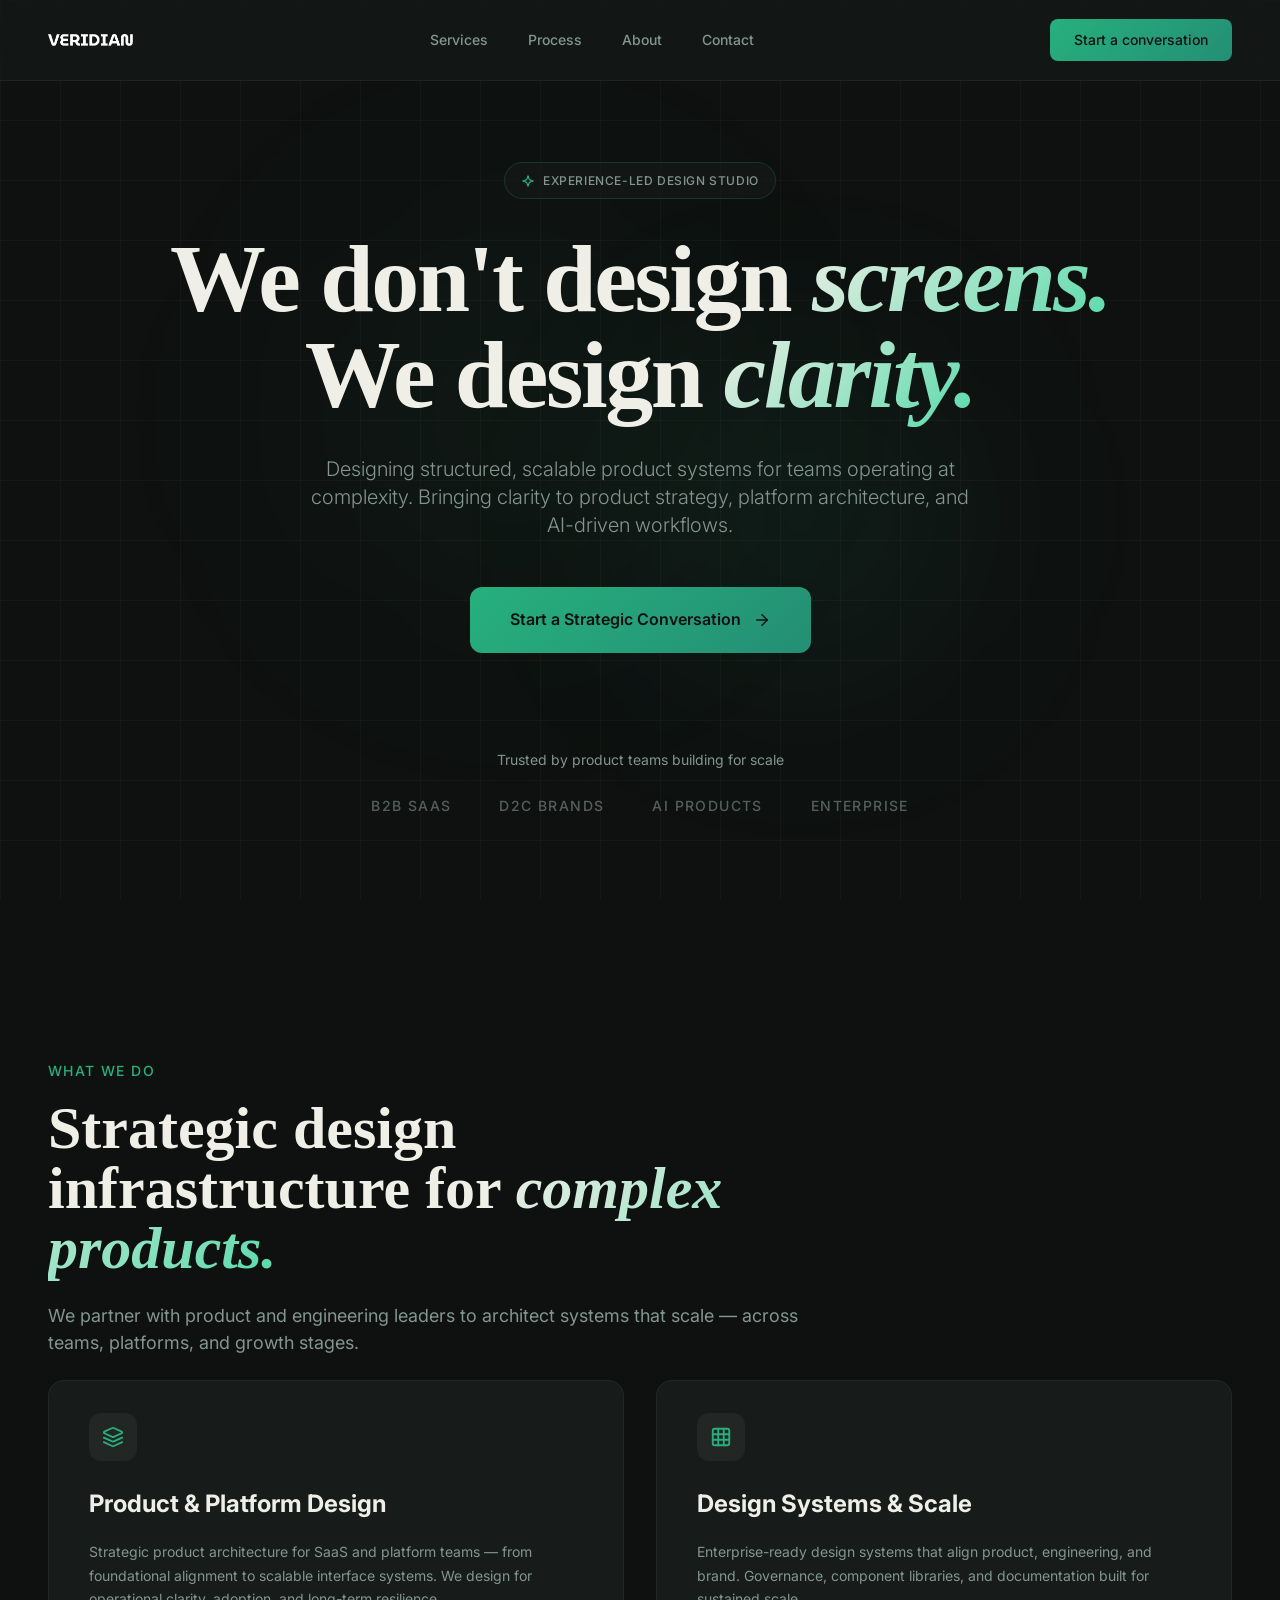
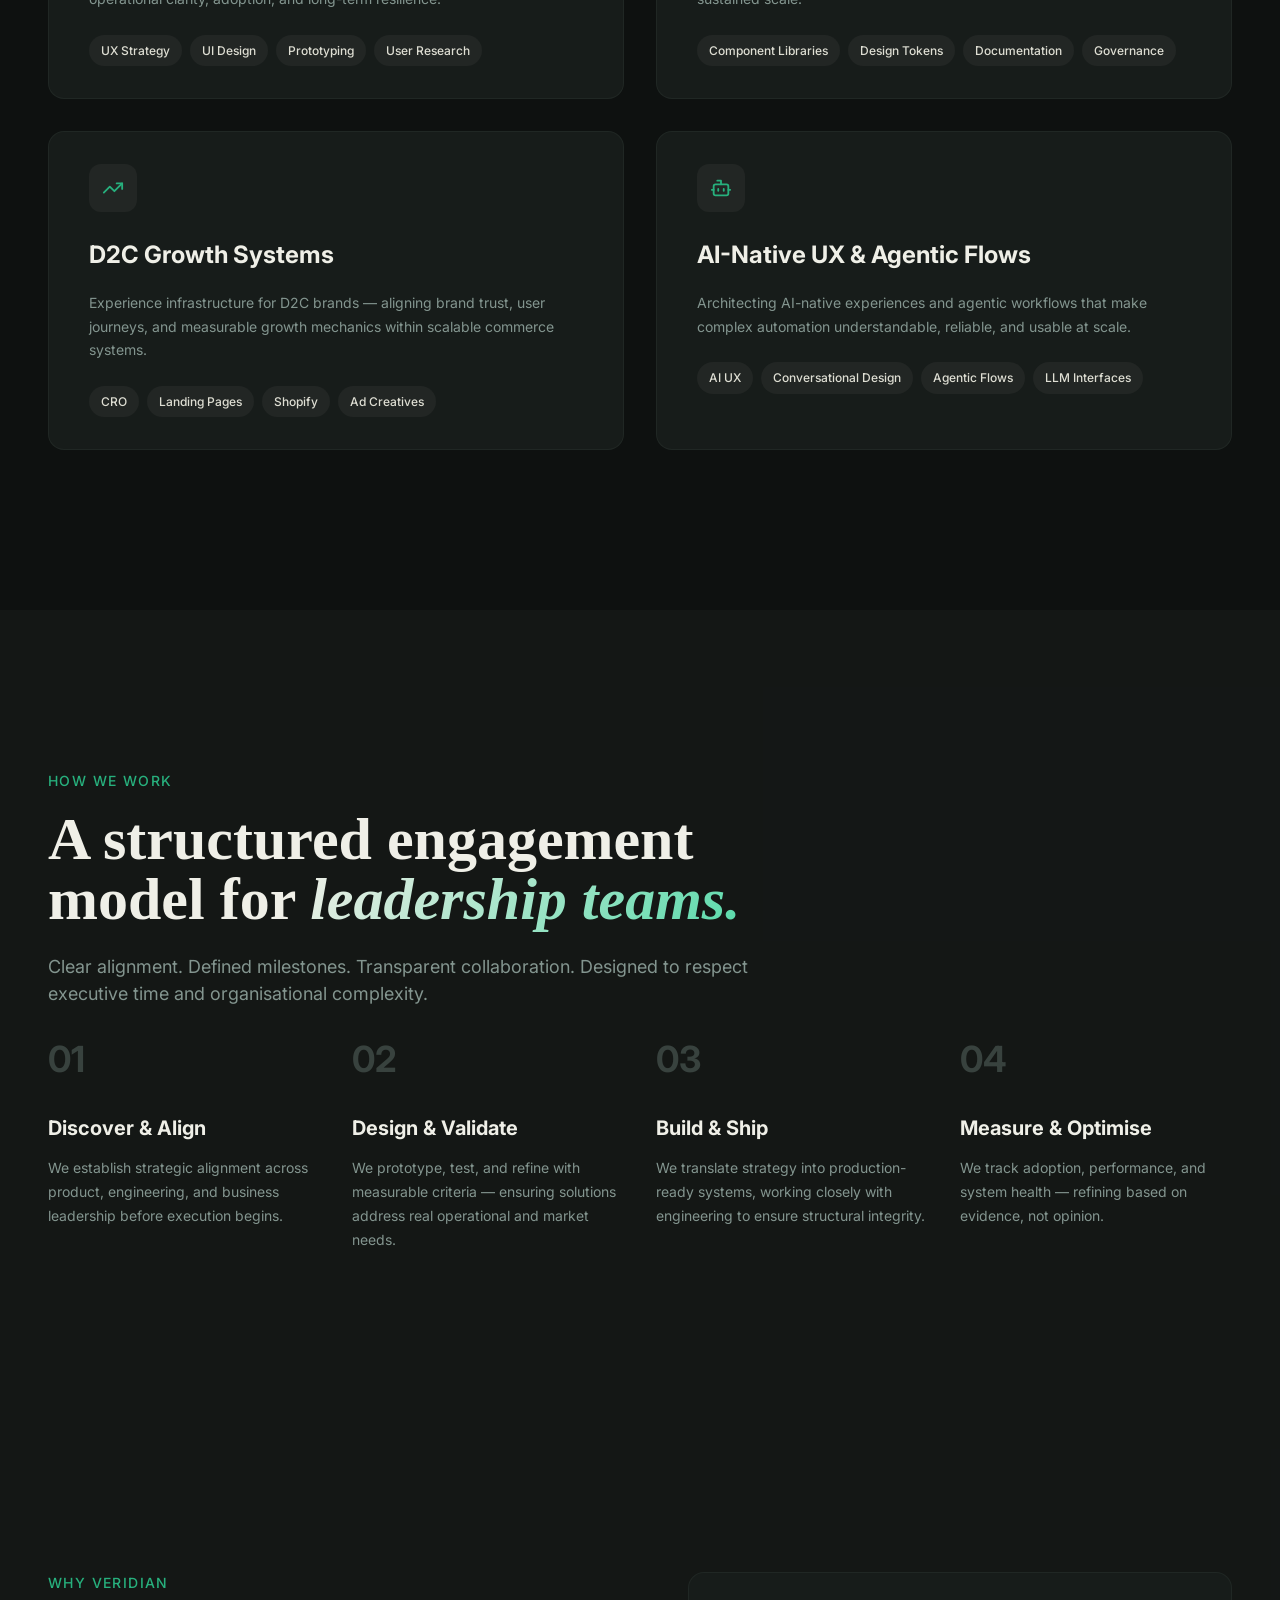
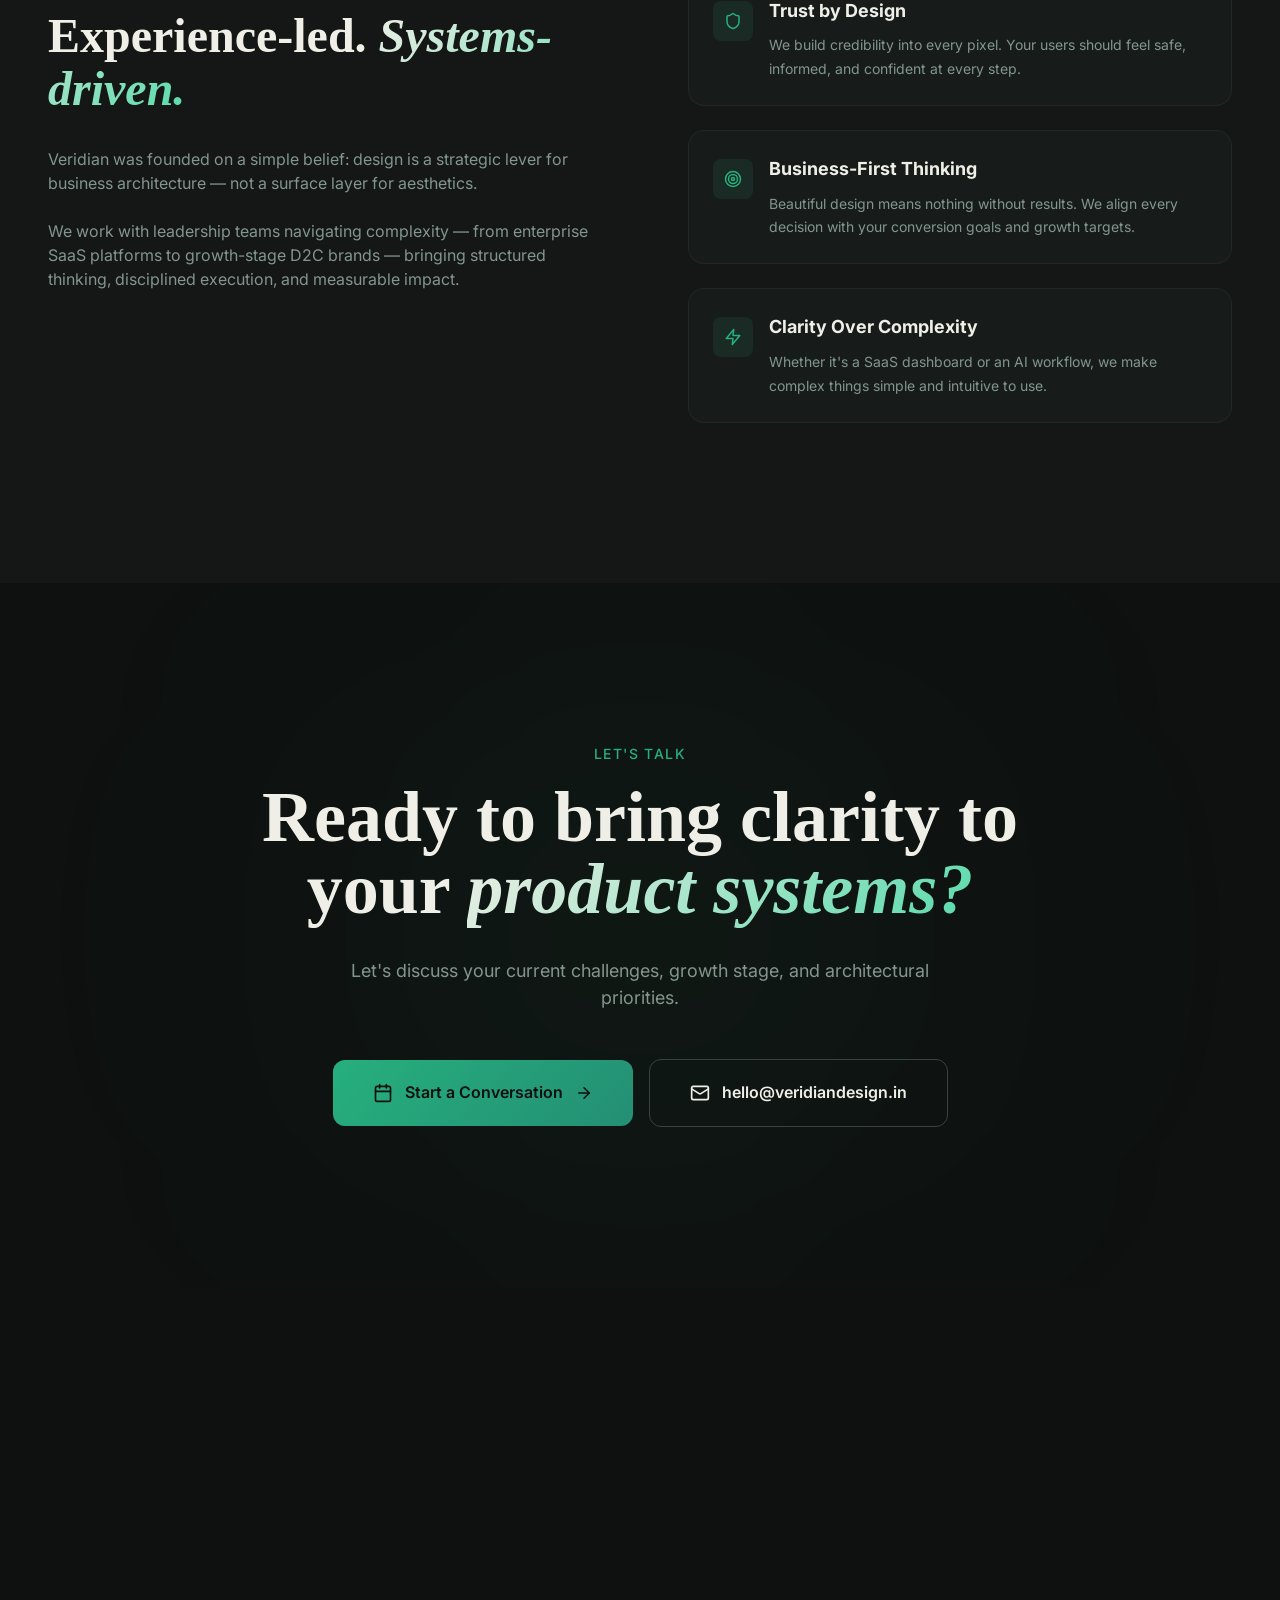
==== commit 65406218: "script rework and image gallery mobile first approach" ====
--- a/index.html
+++ b/index.html
@@ -323,7 +323,7 @@
 
       <!-- Process -->
       <section id="process" class="section" aria-labelledby="process-heading">
-        <div class="process-bg" aria-hidden="true"></div>
+        <div class="section-bg" aria-hidden="true"></div>
         <div class="container section-z">
           <div class="section-header fade-in delay-1">
             <span class="section-label">How We Work</span>
@@ -383,7 +383,7 @@
 
       <!-- About -->
       <section id="about" class="section" aria-labelledby="about-heading">
-        <div class="about-bg" aria-hidden="true"></div>
+        <div class="section-bg" aria-hidden="true"></div>
         <div class="container section-z">
           <div class="about-grid">
             <div class="about-story fade-in delay-1">
--- a/css/style.css
+++ b/css/style.css
@@ -434,21 +434,11 @@
   position: relative;
 }
 
-/* Tinted background for alternating sections */
-.section-alt {
-  background: hsla(160, 6%, 14%, 0.2);
-}
-
 /* Full-bleed tinted overlay for sections with overlapping backgrounds */
-.process-bg {
+.section-bg {
   position: absolute;
   inset: 0;
   background: hsla(160, 6%, 14%, 0.3);
-}
-.about-bg {
-  position: absolute;
-  inset: 0;
-  background: hsla(160, 6%, 14%, 0.2);
 }
 
 .section-label {
@@ -855,7 +845,7 @@
 
 /* Hero */
 .contact-hero {
-  padding-top: 128px;
+  padding-top: 128px !important;
   padding-bottom: 3rem;
   text-align: center;
   position: relative;
@@ -1363,29 +1353,72 @@
   display: block;
 }
 
-/* Image gallery */
+/* Image gallery — mobile first */
 .founder-panel-images {
-  display: flex;
-  justify-content: center;
-  align-items: center;
-  gap: 2.5rem;
-  margin-bottom: 2rem;
-}
+  display: grid;
+  grid-template-columns: 1fr 1fr;
+  grid-template-rows: 180px 180px;
+  gap: 1.5rem;
+  align-items: stretch;
+  margin-bottom: 0;
+}
+
 .founder-img-col {
   display: flex;
   flex-direction: column;
   align-items: center;
 }
-.founder-img-col-side {
-  margin-top: 40px;
-}
+
+/* Top-right: first side image (cofounder portrait) */
+.founder-img-col-side:first-child {
+  grid-column: 2;
+  grid-row: 1 / 3;
+  margin-top: 0;
+  height: calc(360px + 0.4rem);
+}
+.founder-img-col-side:first-child .founder-img-side {
+  width: 100%;
+  height: 100%;
+  object-fit: cover;
+  object-position: center 15%;
+  border-radius: 0.4rem;
+}
+
+/* Left: centre image spans both rows */
 .founder-img-col-center {
+  grid-column: 1;
+  grid-row: 1 / 3;
   margin-top: 0;
+  height: calc(360px + 0.4rem);
+}
+.founder-img-col-center .founder-img-center {
+  width: 100%;
+  height: 100%;
+  object-fit: cover;
+  object-position: center top;
+  border-radius: 0.4rem;
+}
+
+/* Bottom-right: last side image (team collaboration) — hidden on mobile */
+.founder-img-col-side:last-child {
+  grid-column: 2;
+  grid-row: 2;
+  margin-top: 0;
+  height: 180px;
+  display: none;
+}
+.founder-img-col-side:last-child .founder-img-side {
+  width: 100%;
+  height: 100%;
+  object-fit: cover;
+  object-position: center center;
+  border-radius: 0.4rem;
+  display: none;
 }
 
 .founder-img-side {
-  width: 190px;
-  height: 230px;
+  width: 270px;
+  height: 320px;
   object-fit: cover;
   border-radius: 0.4rem;
   background: var(--bg);
@@ -1403,71 +1436,57 @@
   color: var(--muted-fg);
   line-height: 1.5;
   max-width: 640px;
-  margin: 0 auto;
-}
-
-/* =============================================================================
-   16. Responsive
-   ============================================================================= */
-
-/* --- max-width: 700px — mobile founder gallery grid --- */
-@media (max-width: 700px) {
+  margin: 2rem auto 0;
+}
+
+/* --- min-width: 700px — desktop founder gallery --- */
+@media (min-width: 700px) {
   .founder-panel-images {
-    display: grid;
-    grid-template-columns: 1fr 1fr;
-    grid-template-rows: 180px 180px;
-    gap: 0.4rem;
-    align-items: stretch;
-    margin-bottom: 0;
-  }
-
-  /* Top-right: first side image (cofounder portrait) */
+    display: flex;
+    justify-content: center;
+    align-items: center;
+    gap: 2.5rem;
+    margin-bottom: 2rem;
+  }
+
   .founder-img-col-side:first-child {
-    grid-column: 2;
-    grid-row: 1;
+    grid-column: unset;
+    grid-row: unset;
+    margin-top: 40px;
+    height: auto;
+  }
+  .founder-img-col-side:first-child .founder-img-side {
+    width: 270px;
+    height: 320px;
+    object-position: center center;
+  }
+
+  .founder-img-col-center {
+    grid-column: unset;
+    grid-row: unset;
+    margin-top: 40px;
+    height: auto;
+  }
+  .founder-img-col-center .founder-img-center {
+    width: 270px;
+    height: 320px;
+    object-position: center center;
+  }
+
+  .founder-img-col-side:last-child {
+    display: flex;
+    margin-top: 40px;
+    height: auto;
+  }
+  .founder-img-col-side:last-child .founder-img-side {
+    width: 270px;
+    height: 320px;
+    object-position: center center;
+    display: block;
+  }
+
+  .founder-panel-bio {
     margin-top: 0;
-    height: 180px;
-  }
-  .founder-img-col-side:first-child .founder-img-side {
-    width: 100%;
-    height: 100%;
-    object-fit: cover;
-    object-position: center 15%; /* Show face area, not cut off top */
-    border-radius: 0.4rem;
-  }
-
-  /* Left: centre image spans both rows */
-  .founder-img-col-center {
-    grid-column: 1;
-    grid-row: 1 / 3;
-    margin-top: 0;
-    height: calc(360px + 0.4rem);
-  }
-  .founder-img-col-center .founder-img-center {
-    width: 100%;
-    height: 100%;
-    object-fit: cover;
-    object-position: center top; /* Prioritize top portion for portrait */
-    border-radius: 0.4rem;
-  }
-
-  /* Bottom-right: last side image (team collaboration) */
-  .founder-img-col-side:last-child {
-    grid-column: 2;
-    grid-row: 2;
-    margin-top: 0;
-    height: 180px;
-  }
-  .founder-img-col-side:last-child .founder-img-side {
-    width: 100%;
-    height: 100%;
-    object-fit: cover;
-    object-position: center center; /* Center the team scene */
-    border-radius: 0.4rem;
-  }
-
-  .founder-panel-bio {
-    margin-top: 2rem;
   }
 }
 
@@ -1572,7 +1591,7 @@
 /* --- min-width: 1024px --- */
 @media (min-width: 1024px) {
   .container {
-    padding: 8 3rem;
+    padding: 0 3rem;
   }
 
   .process-grid {
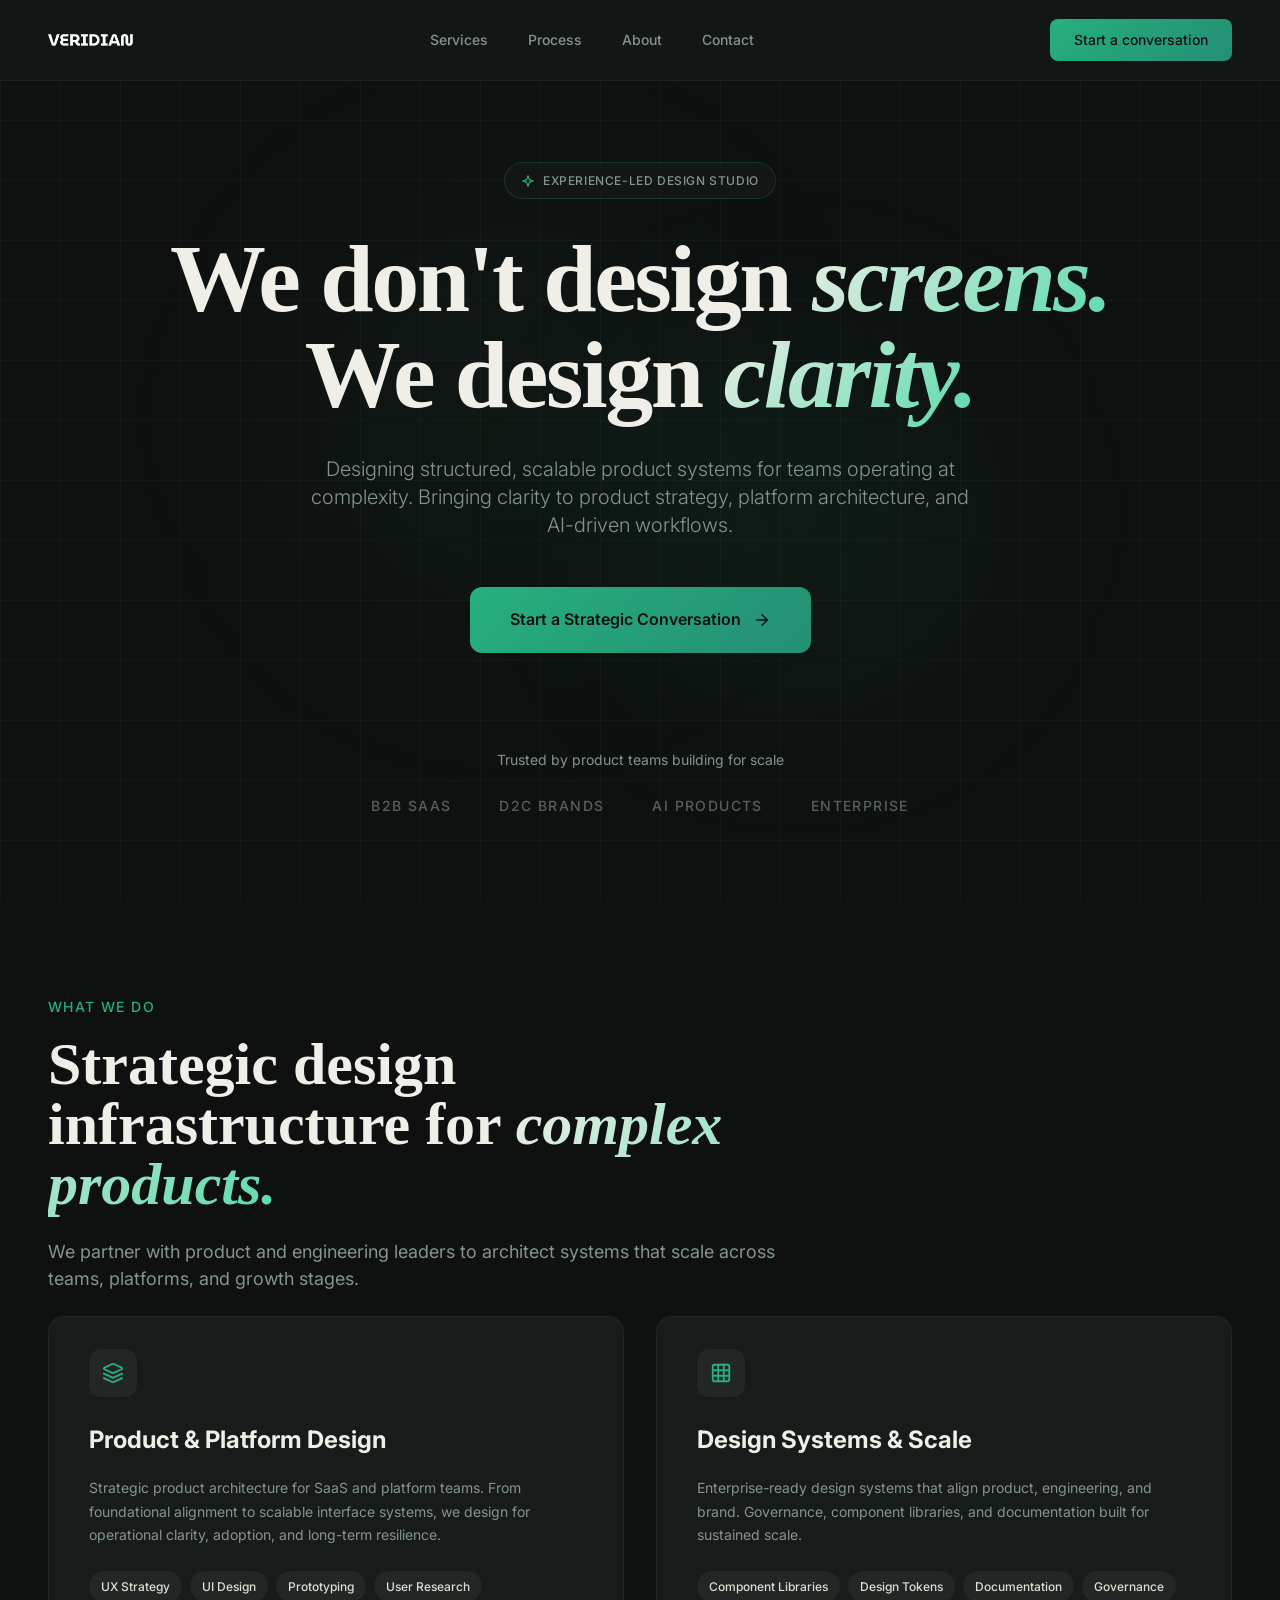
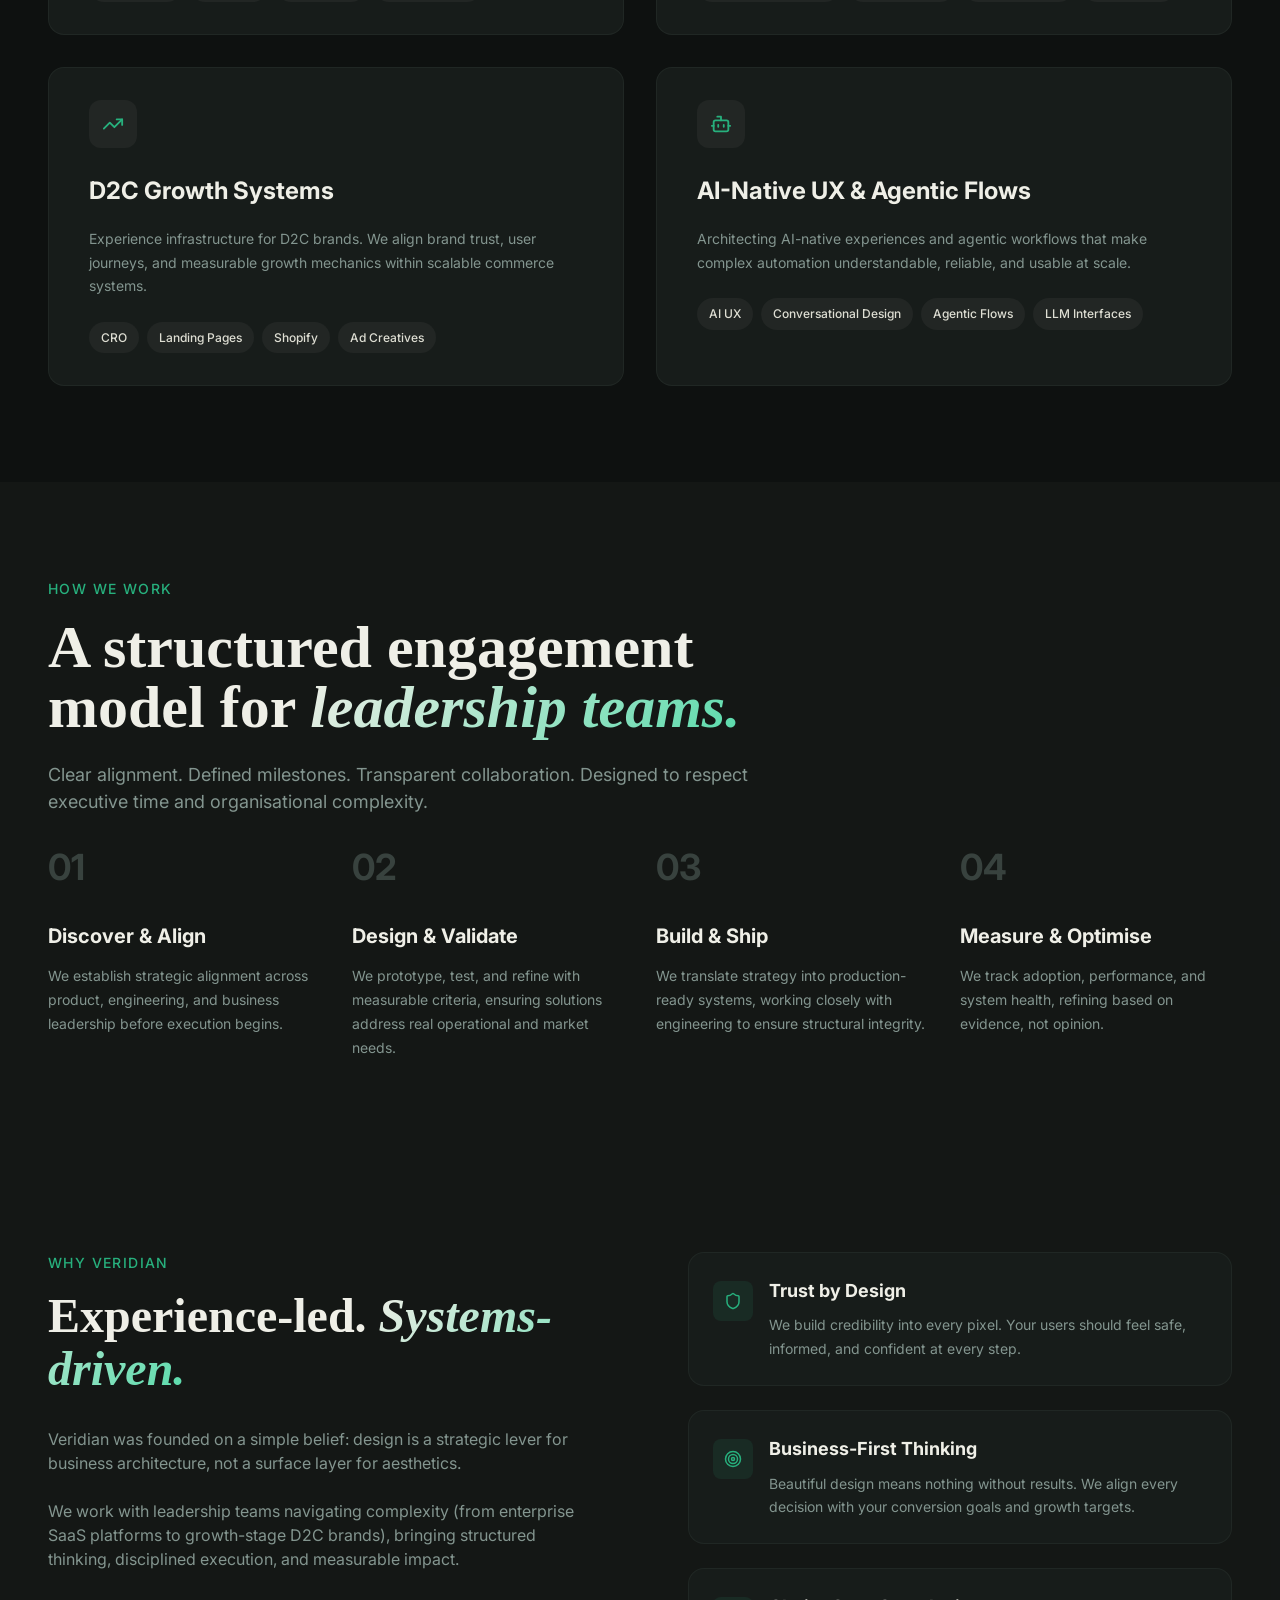
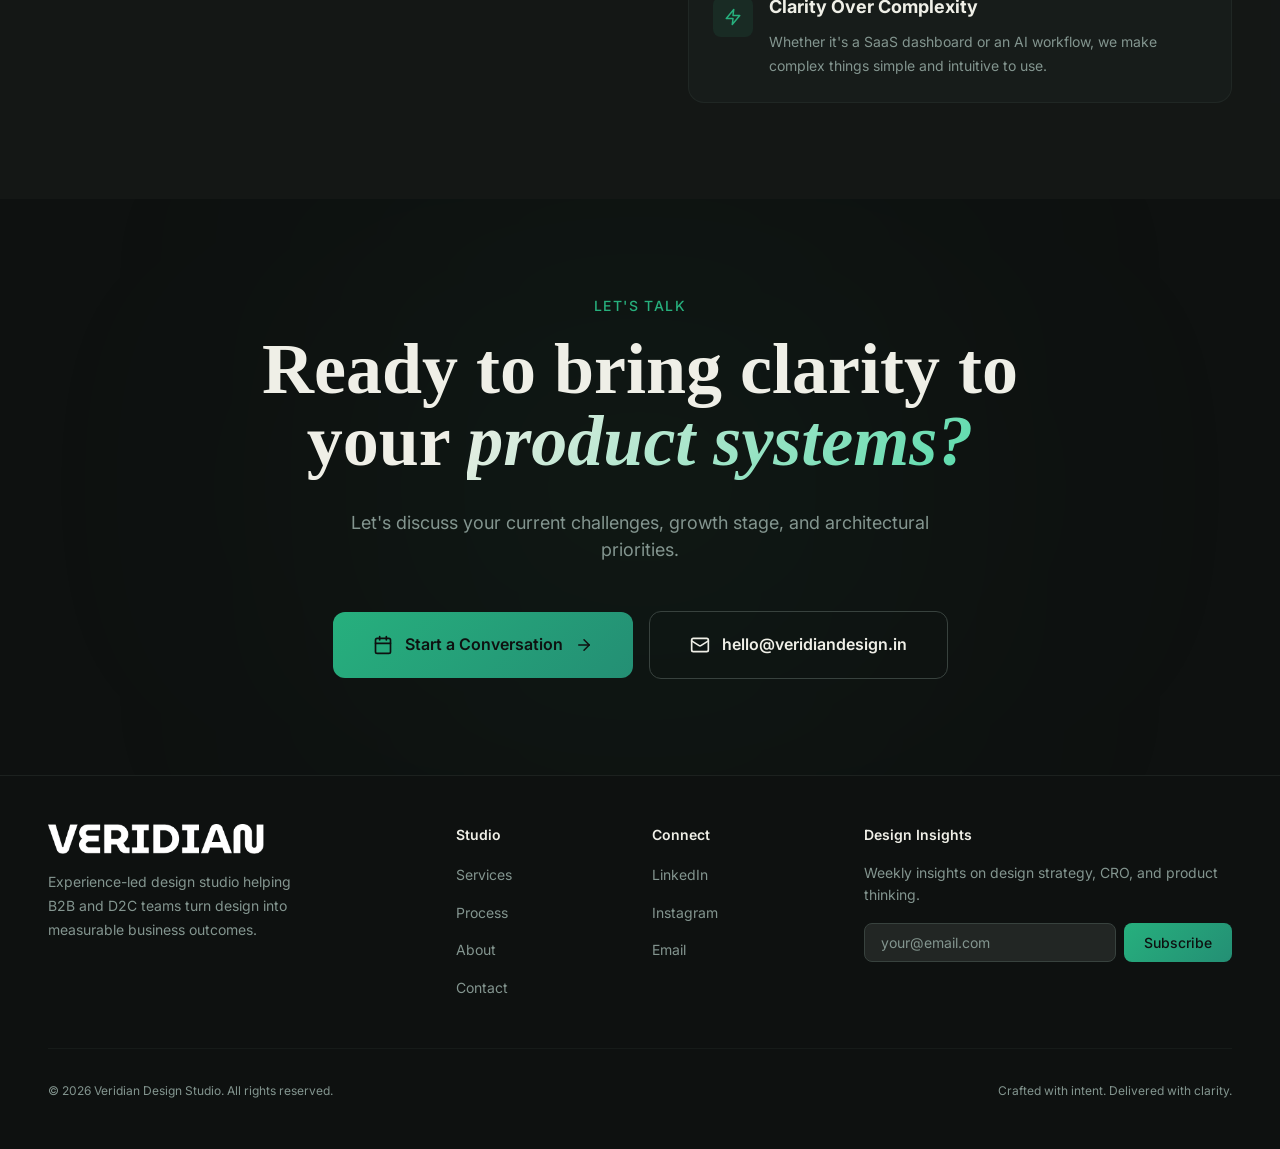
==== commit 263ea6fb: "content: update about page copy - Rewrite co-founders bio to reflect individual founder voices - Upd" ====
--- a/index.html
+++ b/index.html
@@ -3,7 +3,7 @@
   <head>
     <meta charset="UTF-8" />
     <meta name="viewport" content="width=device-width, initial-scale=1.0" />
-    <title>Veridian Design Studio — Experience-Led Design for B2B & D2C</title>
+    <title>Veridian Design Studio: Experience-Led Design for B2B & D2C</title>
     <meta
       name="description"
       content="Veridian Design Studio simplifies complex product experiences, scales design systems, and aligns design with real business intent. India-based, globally trusted."
@@ -11,7 +11,7 @@
     <meta name="author" content="Veridian Design Studio" />
     <meta
       property="og:title"
-      content="Veridian Design Studio — We Design Outcomes, Not Screens"
+      content="Veridian Design Studio: We Design Outcomes, Not Screens"
     />
     <meta
       property="og:description"
@@ -186,7 +186,7 @@
             </h2>
             <p class="section-sub">
               We partner with product and engineering leaders to architect
-              systems that scale — across teams, platforms, and growth stages.
+              systems that scale across teams, platforms, and growth stages.
             </p>
           </div>
           <div class="card-grid">
@@ -211,10 +211,9 @@
               </div>
               <h3>Product &amp; Platform Design</h3>
               <p>
-                Strategic product architecture for SaaS and platform teams —
-                from foundational alignment to scalable interface systems. We
-                design for operational clarity, adoption, and long-term
-                resilience.
+                Strategic product architecture for SaaS and platform teams. From
+                foundational alignment to scalable interface systems, we design
+                for operational clarity, adoption, and long-term resilience.
               </p>
               <div class="tags">
                 <span class="tag">UX Strategy</span
@@ -273,7 +272,7 @@
               </div>
               <h3>D2C Growth Systems</h3>
               <p>
-                Experience infrastructure for D2C brands — aligning brand trust,
+                Experience infrastructure for D2C brands. We align brand trust,
                 user journeys, and measurable growth mechanics within scalable
                 commerce systems.
               </p>
@@ -353,7 +352,7 @@
               </div>
               <h3>Design &amp; Validate</h3>
               <p>
-                We prototype, test, and refine with measurable criteria —
+                We prototype, test, and refine with measurable criteria,
                 ensuring solutions address real operational and market needs.
               </p>
             </div>
@@ -373,7 +372,7 @@
               </div>
               <h3>Measure &amp; Optimise</h3>
               <p>
-                We track adoption, performance, and system health — refining
+                We track adoption, performance, and system health, refining
                 based on evidence, not opinion.
               </p>
             </div>
@@ -394,12 +393,12 @@
               <div class="prose">
                 <p>
                   Veridian was founded on a simple belief: design is a strategic
-                  lever for business architecture — not a surface layer for
+                  lever for business architecture, not a surface layer for
                   aesthetics.
                 </p>
                 <p>
-                  We work with leadership teams navigating complexity — from
-                  enterprise SaaS platforms to growth-stage D2C brands —
+                  We work with leadership teams navigating complexity (from
+                  enterprise SaaS platforms to growth-stage D2C brands),
                   bringing structured thinking, disciplined execution, and
                   measurable impact.
                 </p>
--- a/css/style.css
+++ b/css/style.css
@@ -1,5 +1,5 @@
 /* =============================================================================
-   Veridian Design Studio — style.css
+   Veridian Design Studio - style.css
    Sections:
      1.  Reset
      2.  Variables
@@ -15,8 +15,9 @@
     12.  CTA
     13.  Footer
     14.  Contact Page
-    15.  About Page — Founders
-    16.  Responsive
+    15.  About Page - Founders
+    16.  About page - Think Grid
+    17.  Responsive
    ============================================================================= */
 
 /* =============================================================================
@@ -384,7 +385,7 @@
 }
 
 .hero h1 {
-  font-size: 3rem;
+  font-size: 2.2rem;
   font-weight: 700;
   line-height: 1;
   letter-spacing: -0.015em;
@@ -430,13 +431,14 @@
    ============================================================================= */
 
 .section {
-  padding: 5rem 0;
+  padding: 4rem 0;
   position: relative;
 }
 
 /* Full-bleed tinted overlay for sections with overlapping backgrounds */
 .section-bg {
   position: absolute;
+  z-index: -1;
   inset: 0;
   background: hsla(160, 6%, 14%, 0.3);
 }
@@ -1330,6 +1332,8 @@
 
 /* Co-founders section header */
 .cofounder-section-header {
+  margin: 0 auto 2.5rem;
+  text-align: center;
   margin-bottom: 2.5rem;
 }
 
@@ -1338,7 +1342,7 @@
   font-size: 1.15rem;
   font-style: italic;
   color: var(--muted-fg);
-  max-width: 480px;
+  max-width: 700px;
   margin: 1.5rem auto 1.2rem;
   padding-left: 1.25rem;
   border-left: 2px solid var(--primary);
@@ -1348,7 +1352,7 @@
   font-size: 0.95rem;
   font-style: normal;
   text-align: right;
-  max-width: 480px;
+  max-width: 700px;
   margin: -1rem auto 2.5rem;
   display: block;
 }
@@ -1435,9 +1439,23 @@
   font-size: 1.125rem;
   color: var(--muted-fg);
   line-height: 1.5;
-  max-width: 640px;
+  max-width: 700px;
   margin: 2rem auto 0;
 }
+
+/* =============================================================================
+   16. Think grid - About page
+   ============================================================================= */
+
+/* How We Think grid */
+.think-grid {
+  display: grid;
+  gap: 2rem;
+}
+
+/* =============================================================================
+   17.  Responsive css
+   ============================================================================= */
 
 /* --- min-width: 700px — desktop founder gallery --- */
 @media (min-width: 700px) {
@@ -1503,7 +1521,7 @@
   }
 
   .section {
-    padding: 10rem 0;
+    padding: 6rem 0;
   }
 
   .hero {
@@ -1536,6 +1554,15 @@
     font-size: 3rem;
     line-height: 1.1;
   }
+  .think-grid {
+    grid-template-columns: 1fr 1fr 1fr;
+  }
+  .founder-panel-images {
+    margin-bottom: 2.5rem;
+  }
+  .cofounder-section-header {
+    text-align: center;
+  }
   .cta-section h2 {
     font-size: 3rem;
     line-height: 1;
@@ -1612,7 +1639,9 @@
   .cta-section h2 {
     font-size: 4.5rem;
   }
-
+  .think-grid {
+    grid-template-columns: repeat(3, 1fr);
+  }
   .contact-grid {
     grid-template-columns: 5fr 7fr;
     gap: 5rem;
